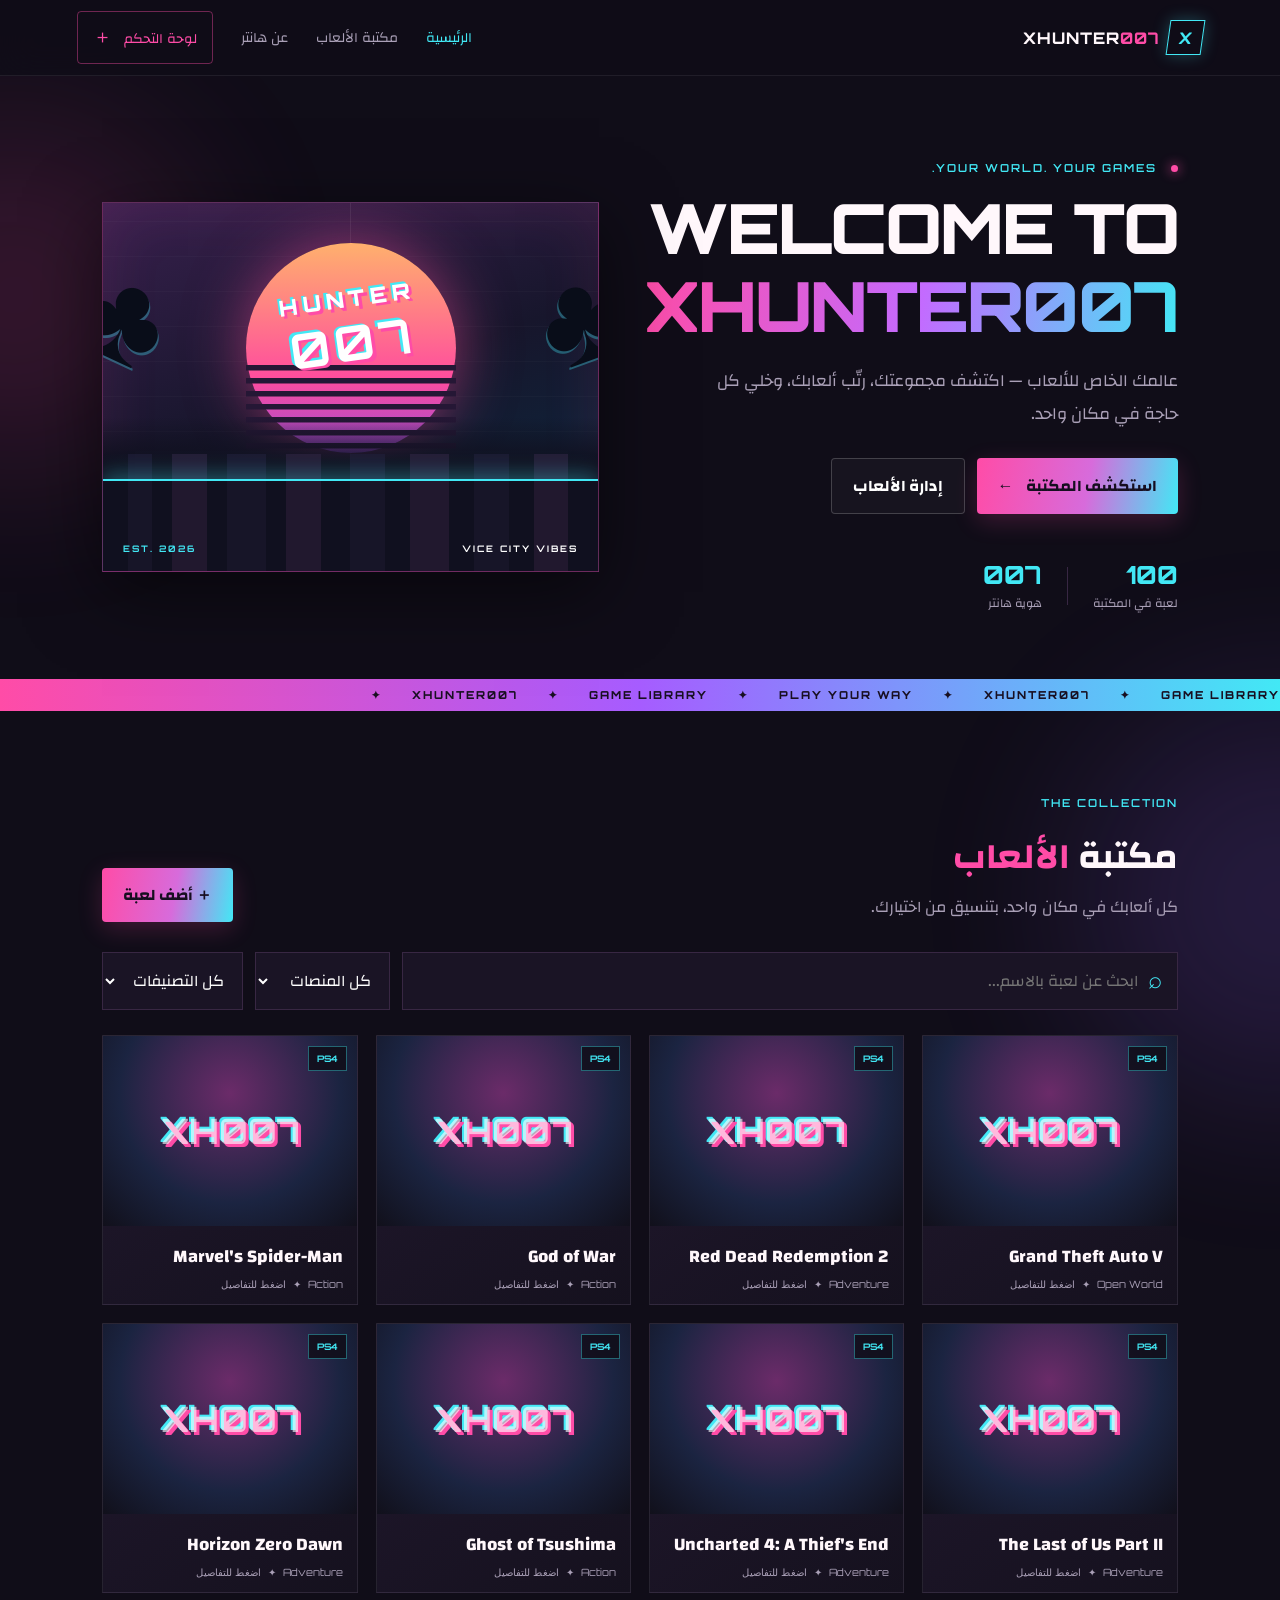
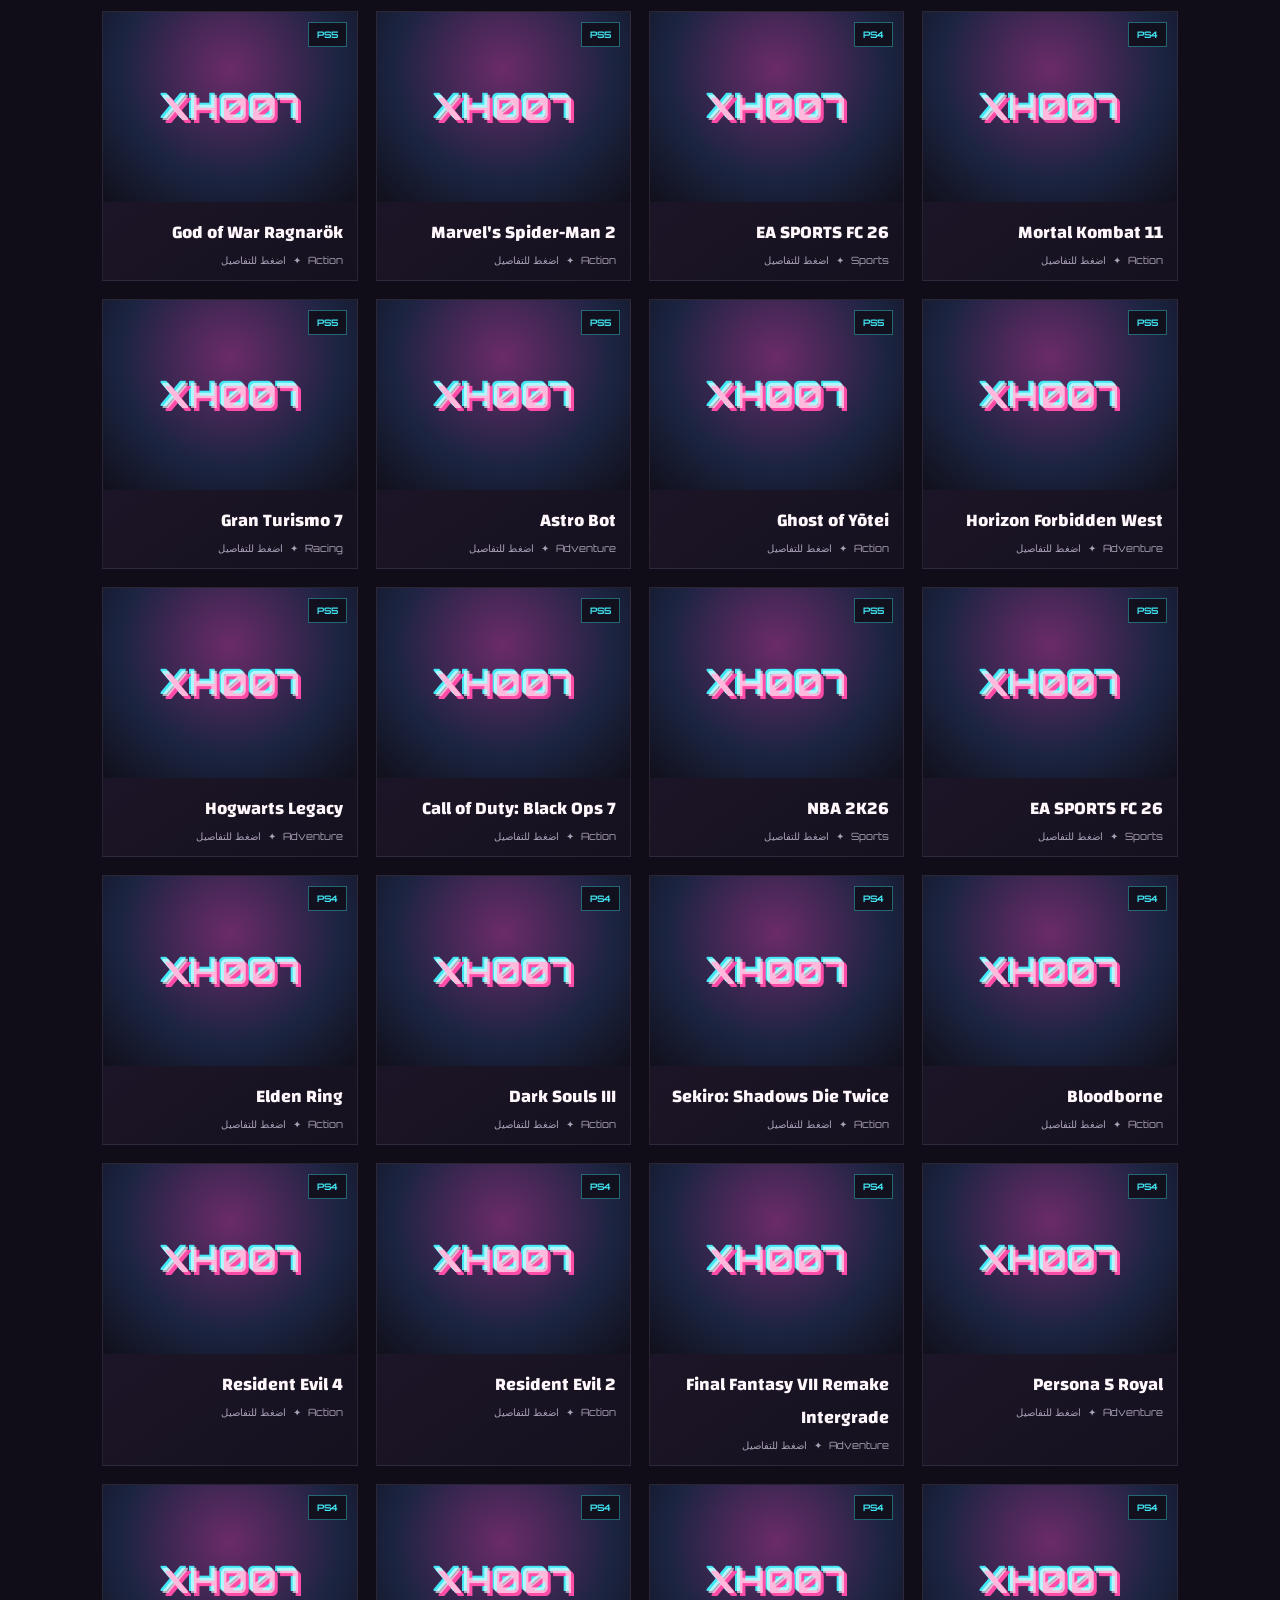
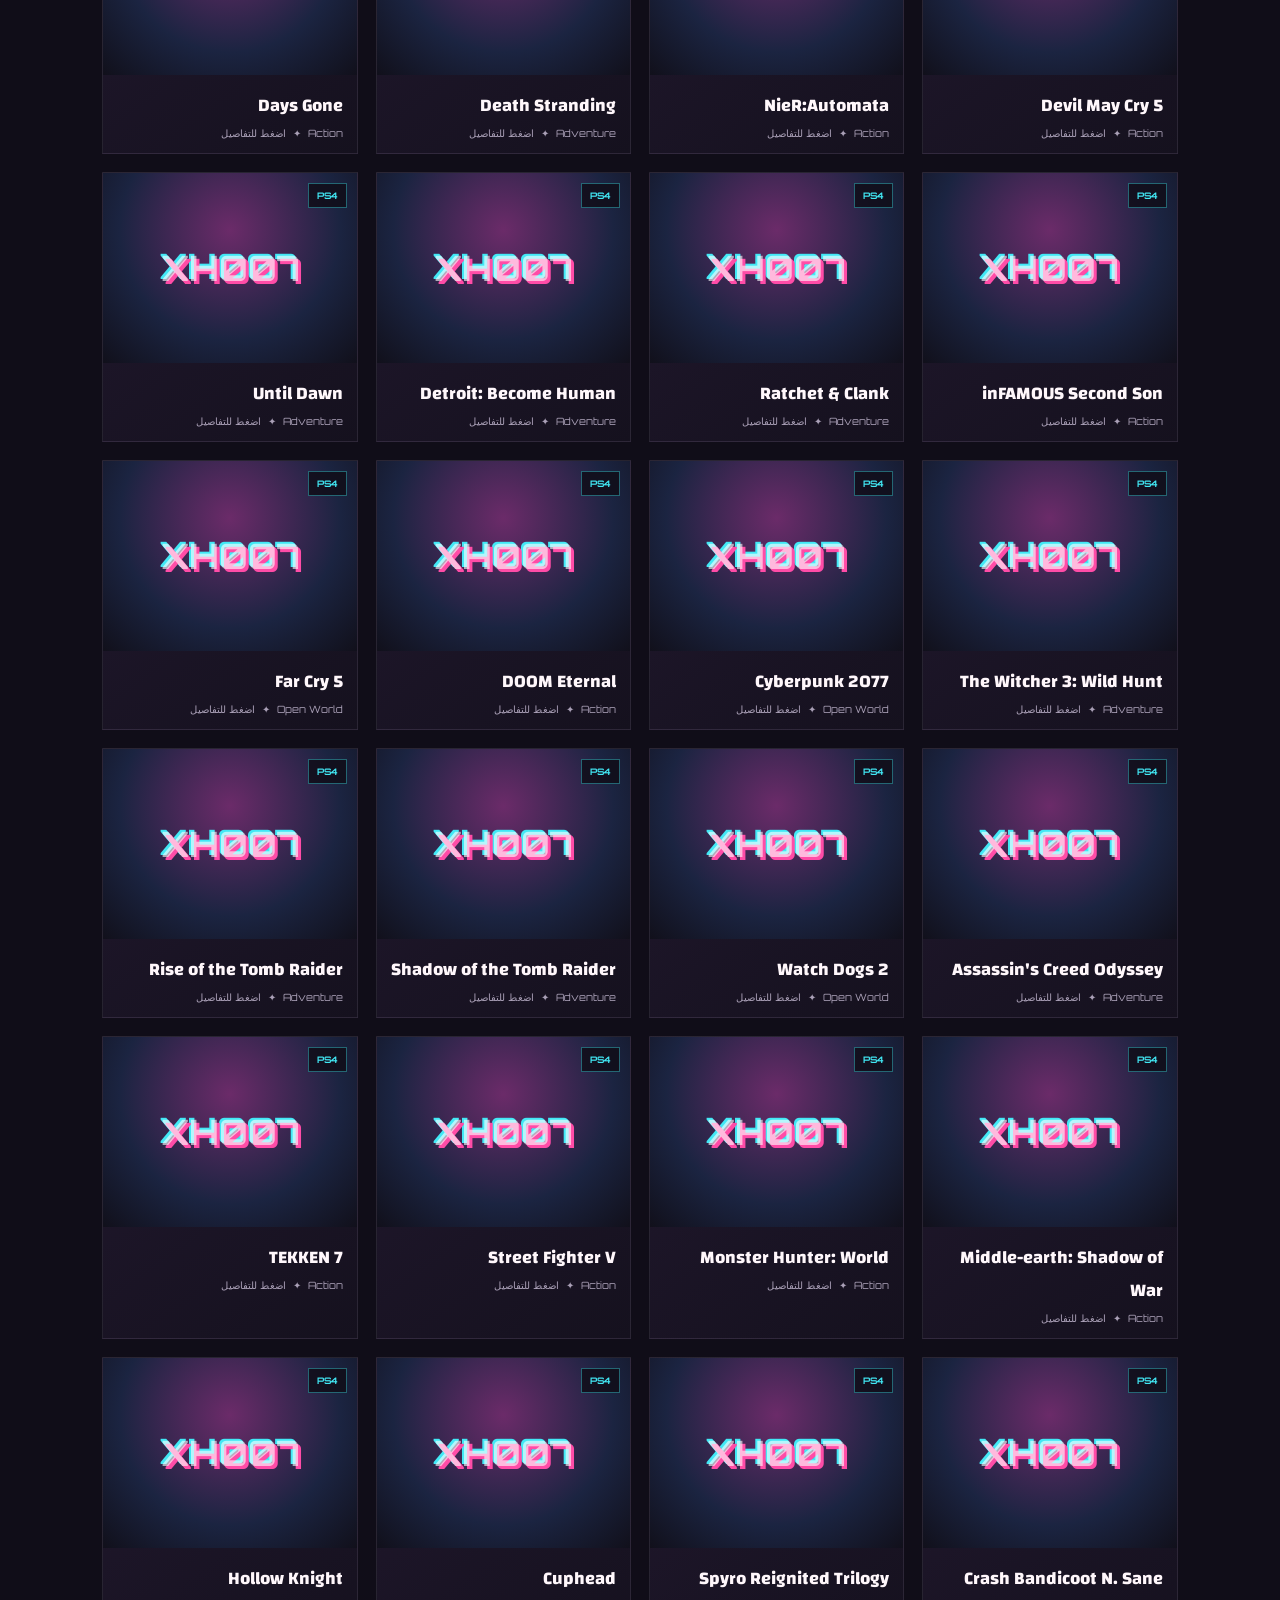
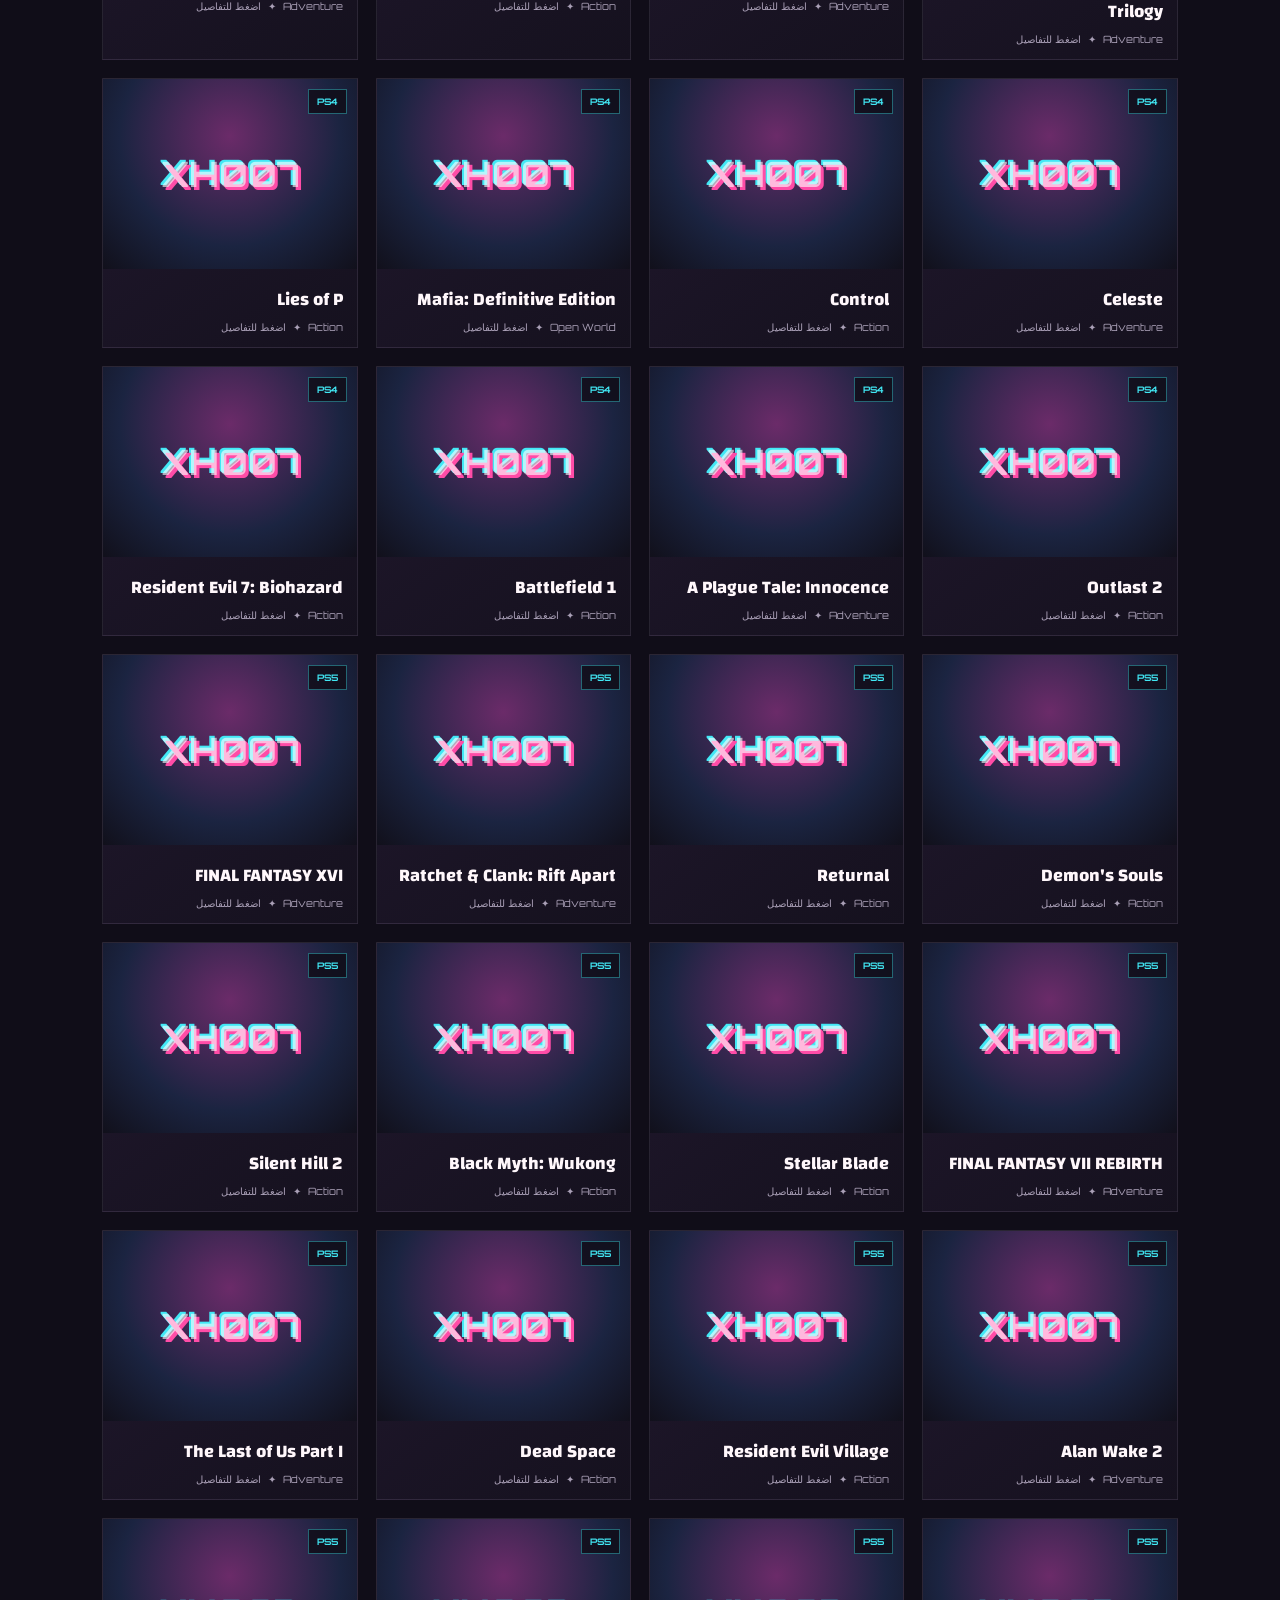
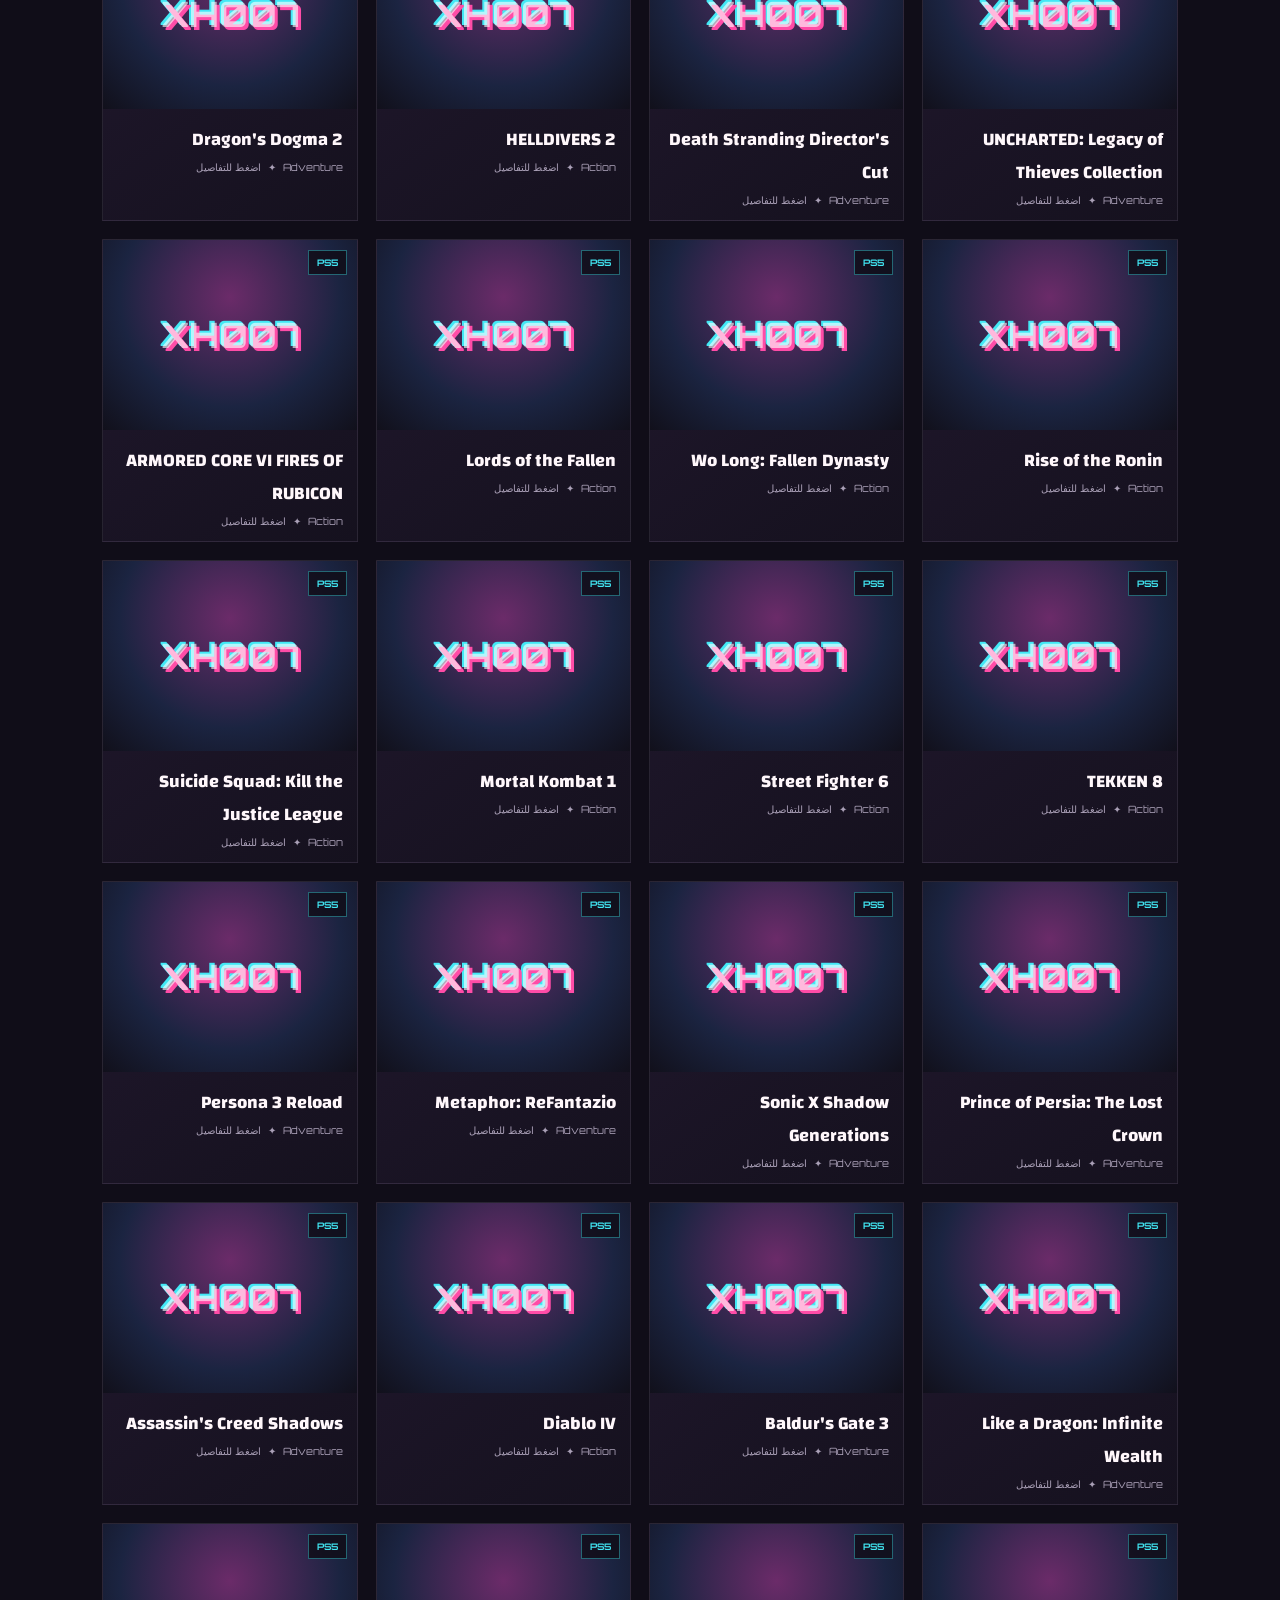
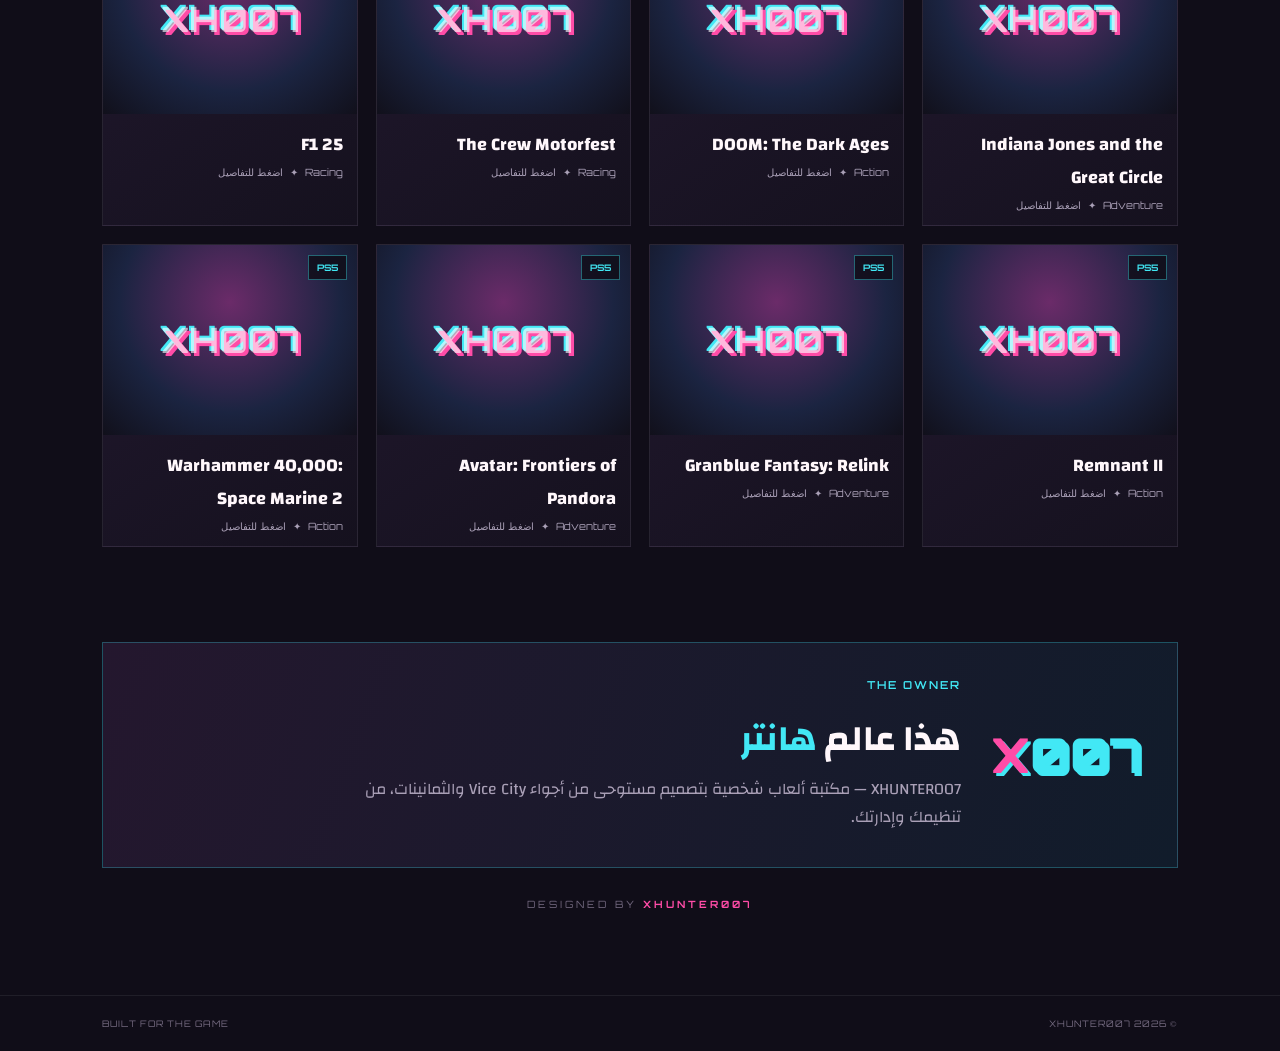
==== index.html @ c10be01e "Refresh game cover asset cache" ====
<!doctype html>
<html lang="ar" dir="rtl">
<head>
  <meta charset="utf-8">
  <meta name="viewport" content="width=device-width, initial-scale=1">
  <meta name="theme-color" content="#120d1d">
  <title>XHUNTER007 | Gaming Hub</title>
  <link rel="stylesheet" href="style.css">
</head>
<body>
  <div class="ambient ambient-one"></div><div class="ambient ambient-two"></div>
  <header class="topbar">
    <a class="brand" href="#home" aria-label="XHUNTER007 Home"><span class="brand-mark">X</span><span>XHUNTER<span class="pink">007</span></span></a>
    <button class="menu-toggle" id="menuToggle" aria-label="فتح القائمة">☰</button>
    <nav id="mainNav">
      <a class="nav-link active" href="#home">الرئيسية</a>
      <a class="nav-link" href="#library">مكتبة الألعاب</a>
      <a class="nav-link" href="#about">عن هانتر</a>
      <button class="nav-admin" id="openAdmin">لوحة التحكم <span>＋</span></button>
    </nav>
  </header>

  <main>
    <section class="hero" id="home">
      <div class="hero-copy">
        <p class="eyebrow"><span class="pulse"></span> YOUR WORLD. YOUR GAMES.</p>
        <h1>WELCOME TO<br><span class="gradient-text">XHUNTER007</span></h1>
        <p class="hero-desc">عالمك الخاص للألعاب — اكتشف مجموعتك، رتّب ألعابك، وخلي كل حاجة في مكان واحد.</p>
        <div class="hero-actions">
          <a class="btn btn-primary" href="#library">استكشف المكتبة <span>←</span></a>
          <button class="btn btn-ghost" id="heroAdmin">إدارة الألعاب</button>
        </div>
        <div class="hero-stats">
          <div><strong id="gameCount">0</strong><span>لعبة في المكتبة</span></div>
          <i></i>
          <div><strong>007</strong><span>هوية هانتر</span></div>
        </div>
      </div>
      <div class="hero-art" aria-label="تصميم غروب نيون">
        <div class="sun"></div><div class="horizon"></div>
        <div class="palm palm-left">♣</div><div class="palm palm-right">♣</div>
        <div class="city city-back"></div><div class="city city-front"></div>
        <div class="hero-stamp">HUNTER<br><b>007</b></div>
        <div class="art-caption">VICE CITY VIBES <span>EST. 2026</span></div>
      </div>
    </section>

    <section class="ticker" aria-label="شريط ترحيبي"><div>XHUNTER007 <b>✦</b> GAME LIBRARY <b>✦</b> PLAY YOUR WAY <b>✦</b> XHUNTER007 <b>✦</b> GAME LIBRARY <b>✦</b></div></section>

    <section class="section library-section" id="library">
      <div class="section-heading">
        <div><p class="eyebrow">THE COLLECTION</p><h2>مكتبة <span class="pink">الألعاب</span></h2><p class="muted">كل ألعابك في مكان واحد، بتنسيق من اختيارك.</p></div>
        <button class="btn btn-primary add-top" id="addGameTop">＋ أضف لعبة</button>
      </div>
      <div class="library-tools">
        <label class="searchbox"><span>⌕</span><input id="searchInput" type="search" placeholder="ابحث عن لعبة بالاسم..."></label>
        <select id="platformFilter" aria-label="تصفية حسب المنصة"><option value="">كل المنصات</option><option>PS4</option><option>PS5</option></select>
        <select id="genreFilter" aria-label="تصفية حسب التصنيف"><option value="">كل التصنيفات</option><option>Action</option><option>Adventure</option><option>Sports</option><option>Racing</option><option>Open World</option><option>Other</option></select>
      </div>
      <div id="gamesGrid" class="games-grid"></div>
      <div id="emptyState" class="empty-state"><div class="empty-icon">✦</div><h3>المكتبة لسه فاضية</h3><p>ابدأ بإضافة أول لعبة من لوحة التحكم.</p><button class="btn btn-primary" id="emptyAdd">إضافة أول لعبة</button></div>
    </section>

    <section class="about section" id="about">
      <div class="about-card"><div class="about-symbol">X<span>007</span></div><div><p class="eyebrow">THE OWNER</p><h2>هذا عالم <span class="cyan">هانتر</span></h2><p class="muted">XHUNTER007 — مكتبة ألعاب شخصية بتصميم مستوحى من أجواء Vice City والثمانينات، من تنظيمك وإدارتك.</p></div></div>
      <div class="signature">DESIGNED BY <b>XHUNTER007</b></div>
    </section>
  </main>

  <footer><span>© 2026 XHUNTER007</span><span>BUILT FOR THE GAME</span></footer>

  <dialog id="adminDialog" class="modal">
    <form method="dialog" class="modal-head"><div><p class="eyebrow">HUNTER CONTROL</p><h2>لوحة التحكم</h2></div><button class="close-btn" aria-label="إغلاق">×</button></form>
    <div class="admin-tabs"><button class="tab active" data-tab="manage">إدارة الألعاب</button><button class="tab" data-tab="backup">نسخ احتياطي</button></div>
    <section id="managePanel">
      <form id="gameForm" class="game-form">
        <input type="hidden" id="editId">
        <div class="form-grid">
          <label>اسم اللعبة *<input id="gameName" required maxlength="70" placeholder="مثال: GTA V"></label>
          <label>المنصة<select id="gamePlatform"><option>PS4</option><option>PS5</option></select></label>
          <label>التصنيف<select id="gameGenre"><option>Action</option><option>Adventure</option><option>Sports</option><option>Racing</option><option>Open World</option><option>Other</option></select></label>
          <label>رابط صورة الغلاف<input id="gameImage" type="url" placeholder="https://..."></label>
          <label>رابط اللعبة (اختياري)<input id="gameLink" type="url" placeholder="https://..."></label>
          <label class="full">وصف مختصر<textarea id="gameDescription" rows="2" maxlength="240" placeholder="اكتب ملاحظة عن اللعبة..."></textarea></label>
        </div>
        <div class="form-actions"><button class="btn btn-primary" type="submit" id="saveGame">حفظ اللعبة</button><button class="btn btn-ghost" type="button" id="cancelEdit" hidden>إلغاء التعديل</button></div>
      </form>
      <div class="admin-list-head"><h3>الألعاب المسجلة</h3><span id="adminCount">0 لعبة</span></div>
      <div id="adminList" class="admin-list"></div>
    </section>
    <section id="backupPanel" hidden class="backup-panel"><h3>بيانات مكتبتك</h3><p class="muted">احفظ نسخة JSON من ألعابك أو استورد نسخة سابقة. البيانات محفوظة في المتصفح الحالي.</p><div class="form-actions"><button class="btn btn-primary" id="exportBtn" type="button">تصدير نسخة احتياطية</button><label class="btn btn-ghost import-label">استيراد نسخة<input type="file" id="importFile" accept="application/json"></label></div><p class="small-note">ملاحظة: Local Storage لا يزامن البيانات تلقائياً بين الأجهزة أو المتصفحات.</p></section>
  </dialog>
  <dialog id="detailsDialog" class="modal details-modal"><div class="modal-head"><div><p class="eyebrow">XHUNTER007 GAME INFO</p><h2 id="detailsTitle">تفاصيل اللعبة</h2></div><button class="close-btn" id="closeDetails" aria-label="إغلاق">×</button></div><div class="details-content"><img id="detailsCover" class="details-cover" alt="غلاف اللعبة" hidden><div class="details-platform" id="detailsPlatform"></div><p id="detailsGenre" class="game-meta"></p><p id="detailsDescription" class="details-description"></p><a id="detailsLink" class="btn btn-primary" href="#" target="_blank" rel="noopener noreferrer" hidden>فتح رابط اللعبة ↗</a><p id="detailsNoLink" class="muted">لم تتم إضافة رابط لهذه اللعبة بعد.</p></div></dialog>
  <div id="toast" class="toast" role="status"></div>
  <script src="app.js?v=20261126-12"></script>
</body>
</html>
---- style.css ----
@import url('https://fonts.googleapis.com/css2?family=Changa:wght@400;500;600;700;800&family=Orbitron:wght@500;600;700;800;900&display=swap');
:root{--bg:#100d18;--panel:#1a1425;--panel2:#21182e;--pink:#ff4ca7;--cyan:#42e8f5;--purple:#9560ff;--text:#fff7fb;--muted:#aaa0b7;--line:#382743;--orange:#ff9d62}
*{box-sizing:border-box}html{scroll-behavior:smooth;scroll-padding-top:90px}body{margin:0;background:var(--bg);color:var(--text);font-family:'Changa',sans-serif;overflow-x:hidden}a{color:inherit;text-decoration:none}button,input,select,textarea{font:inherit}.ambient{position:fixed;z-index:-1;filter:blur(90px);opacity:.16;border-radius:50%;pointer-events:none}.ambient-one{width:350px;height:350px;background:var(--pink);top:120px;left:-160px}.ambient-two{width:400px;height:400px;background:var(--purple);right:-200px;top:700px}
.topbar{height:76px;display:flex;align-items:center;justify-content:space-between;padding:0 clamp(18px,6vw,90px);border-bottom:1px solid #ffffff12;background:#100d18d9;backdrop-filter:blur(18px);position:sticky;top:0;z-index:10}.brand{font:800 16px Orbitron,sans-serif;letter-spacing:1px;display:flex;align-items:center;gap:8px}.brand-mark{width:35px;height:35px;display:grid;place-items:center;border:1px solid var(--cyan);color:var(--cyan);transform:skew(-8deg);box-shadow:0 0 16px #42e8f544}.pink{color:var(--pink)}.cyan{color:var(--cyan)}nav{display:flex;align-items:center;gap:28px;font-size:14px}.nav-link{color:var(--muted);transition:.2s}.nav-link:hover,.nav-link.active{color:var(--cyan)}.nav-admin{background:transparent;border:1px solid #ff4ca766;color:var(--pink);padding:8px 15px;border-radius:4px;cursor:pointer}.nav-admin span{font-size:19px;margin-right:8px}.menu-toggle{display:none;background:none;color:white;border:0;font-size:25px}
.hero{min-height:590px;padding:85px clamp(20px,8vw,120px) 65px;display:grid;grid-template-columns:1fr 1fr;align-items:center;gap:45px;max-width:1500px;margin:auto}.eyebrow{font:600 11px Orbitron,sans-serif;letter-spacing:2px;color:var(--cyan);margin:0 0 14px}.pulse{display:inline-block;width:7px;height:7px;border-radius:50%;background:var(--pink);box-shadow:0 0 12px var(--pink);margin-left:9px}.hero h1{font:900 clamp(38px,5.4vw,76px)/1.13 Orbitron,sans-serif;letter-spacing:-2px;margin:0 0 20px}.gradient-text{background:linear-gradient(100deg,var(--pink),#c36bff 52%,var(--cyan));-webkit-background-clip:text;background-clip:text;color:transparent;text-shadow:none}.hero-desc{max-width:470px;color:var(--muted);font-size:17px;line-height:1.9}.hero-actions{display:flex;gap:12px;margin-top:28px;flex-wrap:wrap}.btn{border:0;cursor:pointer;padding:12px 21px;border-radius:4px;font-weight:700;transition:.2s;display:inline-flex;align-items:center;justify-content:center;gap:12px}.btn:hover{transform:translateY(-2px);filter:brightness(1.12)}.btn-primary{color:#160e20;background:linear-gradient(100deg,var(--pink),#d76bdb 55%,var(--cyan));box-shadow:0 7px 25px #ff4ca733}.btn-ghost{background:#ffffff08;border:1px solid #ffffff30;color:white}.hero-stats{display:flex;align-items:center;gap:25px;margin-top:45px}.hero-stats div{display:grid;gap:2px}.hero-stats strong{font:800 25px Orbitron;color:var(--cyan)}.hero-stats span{font-size:12px;color:var(--muted)}.hero-stats i{height:38px;width:1px;background:var(--line)}
.hero-art{height:370px;position:relative;overflow:hidden;border:1px solid #ff4ca755;background:linear-gradient(160deg,#38204d,#17162c 50%,#092b42);box-shadow:0 20px 70px #0008,inset 0 0 60px #ff4ca71c;isolation:isolate}.hero-art:before{content:"";position:absolute;inset:0;background:repeating-linear-gradient(0deg,transparent 0 34px,#ffffff0b 35px),linear-gradient(90deg,transparent 49.8%,#ffffff12 50%,transparent 50.2%);z-index:-1}.sun{position:absolute;width:210px;height:210px;border-radius:50%;left:50%;top:40px;transform:translateX(-50%);background:linear-gradient(#ffb06d 0%,#ff4c9e 65%,#9a4bd5);box-shadow:0 0 60px #ff4c9e88}.sun:after{content:"";position:absolute;inset:58% 0 0;background:repeating-linear-gradient(to bottom,#251735 0 5px,transparent 6px 13px)}.horizon{position:absolute;bottom:0;height:42%;width:100%;background:linear-gradient(transparent,#10101f 30%)}.city{position:absolute;bottom:0;width:100%;height:42%;background:linear-gradient(90deg,transparent 0 5%,#171528 5% 10%,transparent 10% 14%,#21182e 14% 21%,transparent 21% 25%,#171528 25% 33%,transparent 33% 37%,#21182e 37% 44%,transparent 44% 50%,#171528 50% 57%,transparent 57% 62%,#21182e 62% 70%,transparent 70% 75%,#171528 75% 82%,transparent 82% 87%,#21182e 87% 94%,transparent 94%)}.city-back{height:32%;opacity:.65;filter:brightness(1.4)}.city-front{height:25%;border-top:2px solid var(--cyan);box-shadow:0 -5px 20px #42e8f555}.hero-stamp{position:absolute;top:34%;left:50%;transform:translate(-50%,-50%) rotate(-8deg);font:900 22px Orbitron;text-align:center;color:white;text-shadow:3px 3px var(--pink),-2px -2px var(--cyan);letter-spacing:5px}.hero-stamp b{font-size:48px}.art-caption{position:absolute;bottom:17px;left:20px;right:20px;display:flex;justify-content:space-between;font:700 9px Orbitron;letter-spacing:2px;color:#fff}.art-caption span{color:var(--cyan)}.palm{position:absolute;z-index:2;color:#090d19;font-size:125px;top:5px;text-shadow:2px 2px #42e8f555}.palm-left{left:-20px;transform:rotate(25deg)}.palm-right{right:-25px;transform:scaleX(-1) rotate(20deg)}
.ticker{overflow:hidden;background:linear-gradient(90deg,var(--pink),#a65cff,var(--cyan));color:#180f21;padding:9px 0;font:800 11px Orbitron;letter-spacing:2px;white-space:nowrap}.ticker div{width:max-content;animation:marquee 28s linear infinite}.ticker b{margin:0 25px}@keyframes marquee{to{transform:translateX(50%)}}
.section{padding:85px clamp(20px,8vw,120px);max-width:1500px;margin:auto}.section-heading{display:flex;align-items:end;justify-content:space-between;gap:20px;margin-bottom:30px}.section h2,.about h2{font-size:36px;margin:0 0 3px}.muted{color:var(--muted);margin:0;line-height:1.8}.library-tools{display:flex;gap:12px;margin-bottom:25px}.searchbox{flex:1;display:flex;align-items:center;gap:10px;background:var(--panel);border:1px solid var(--line);padding:0 15px;min-width:150px}.searchbox span{font-size:24px;color:var(--cyan)}.searchbox input{background:transparent;border:0;outline:0;color:white;width:100%;padding:13px 0}.library-tools select{background:var(--panel);border:1px solid var(--line);color:white;padding:0 14px;min-width:135px;outline:none}.games-grid{display:grid;grid-template-columns:repeat(4,minmax(0,1fr));gap:18px}.game-card{background:linear-gradient(145deg,#21182e,#15111e);border:1px solid #ffffff13;overflow:hidden;transition:.25s;position:relative}.game-card:hover{transform:translateY(-5px);border-color:#ff4ca788;box-shadow:0 12px 35px #0007}.game-cover{height:190px;background:radial-gradient(circle at 50% 30%,#6b2b69,#1b2441 60%,#11101b);display:grid;place-items:center;position:relative;overflow:hidden}.game-cover img{width:100%;height:100%;object-fit:cover}.cover-placeholder{font:900 35px Orbitron;color:#ffffff9c;text-shadow:3px 3px var(--pink),-2px -2px var(--cyan)}.platform-tag{position:absolute;top:10px;right:10px;background:#100d18d9;border:1px solid #42e8f566;color:var(--cyan);font:700 9px Orbitron;padding:6px 8px}.game-info{padding:14px}.game-info h3{margin:0 0 5px;font-size:18px}.game-meta{display:flex;gap:7px;flex-wrap:wrap;color:var(--muted);font:10px Orbitron}.game-info p{color:var(--muted);font-size:12px;line-height:1.7;margin:10px 0 0}.empty-state{text-align:center;padding:55px 15px;border:1px dashed #59405e;background:#ffffff04}.empty-state[hidden]{display:none}.empty-icon{font-size:35px;color:var(--pink)}.empty-state h3{margin:5px}.empty-state p{color:var(--muted);margin:0 0 18px}.about{padding-top:10px}.about-card{display:flex;align-items:center;gap:30px;padding:35px;background:linear-gradient(110deg,#24172e,#111c2b);border:1px solid #42e8f544}.about-card>div:last-child{max-width:600px}.about-symbol{font:900 48px Orbitron;color:var(--pink);text-shadow:3px 3px var(--cyan);min-width:130px;text-align:center}.about-symbol span{color:var(--cyan)}.signature{text-align:center;color:#71677e;font:10px Orbitron;letter-spacing:3px;margin:30px 0 0}.signature b{color:var(--pink)}footer{border-top:1px solid #ffffff12;padding:22px clamp(20px,8vw,120px);display:flex;justify-content:space-between;color:#766c82;font:9px Orbitron;letter-spacing:1px}
.modal{width:min(760px,calc(100% - 24px));max-height:90vh;overflow:auto;background:#171220;color:white;border:1px solid #ff4ca766;padding:0;box-shadow:0 25px 100px #000b}.modal::backdrop{background:#080610d9;backdrop-filter:blur(7px)}.modal-head{padding:22px 25px 12px;display:flex;justify-content:space-between;align-items:center}.modal-head h2{margin:0;font-size:26px}.close-btn{border:0;background:none;color:white;font-size:30px;cursor:pointer}.admin-tabs{display:flex;gap:8px;padding:0 25px 18px;border-bottom:1px solid var(--line)}.tab{border:1px solid var(--line);background:transparent;color:var(--muted);padding:8px 14px;cursor:pointer}.tab.active{color:var(--cyan);border-color:var(--cyan)}#managePanel,#backupPanel{padding:20px 25px 25px}.form-grid{display:grid;grid-template-columns:1fr 1fr;gap:13px}.form-grid label{display:grid;gap:5px;color:#d8cddd;font-size:13px}.form-grid input,.form-grid select,.form-grid textarea{background:#0e0b15;border:1px solid var(--line);color:white;padding:10px;outline:none;width:100%;min-width:0}.form-grid input:focus,.form-grid select:focus,.form-grid textarea:focus{border-color:var(--cyan)}.form-grid .full{grid-column:1/-1}.form-actions{display:flex;gap:10px;flex-wrap:wrap;margin-top:15px}.admin-list-head{display:flex;justify-content:space-between;align-items:center;margin-top:28px;border-top:1px solid var(--line);padding-top:15px}.admin-list-head h3,.backup-panel h3{margin:0}.admin-list-head span,.small-note{color:var(--muted);font-size:12px}.admin-row{display:flex;align-items:center;gap:12px;padding:10px 0;border-bottom:1px solid #ffffff12}.admin-thumb{width:45px;height:45px;object-fit:cover;background:#30203d}.admin-row-info{flex:1;min-width:0}.admin-row-info b{display:block;white-space:nowrap;overflow:hidden;text-overflow:ellipsis}.admin-row-info small{color:var(--muted)}.mini-btn{background:transparent;border:1px solid var(--line);color:var(--cyan);padding:6px 9px;cursor:pointer}.mini-btn.delete{color:var(--pink)}.import-label{position:relative;overflow:hidden}.import-label input{position:absolute;inset:0;opacity:0;cursor:pointer}.backup-panel{line-height:1.8}.toast{position:fixed;bottom:22px;left:50%;transform:translate(-50%,20px);background:#21182e;border:1px solid var(--cyan);padding:10px 18px;opacity:0;pointer-events:none;transition:.25s;z-index:30}.toast.show{opacity:1;transform:translate(-50%,0)}
@media(max-width:900px){.hero{gap:25px;padding-top:60px}.games-grid{grid-template-columns:repeat(3,minmax(0,1fr))}.hero-art{height:320px}.palm{font-size:95px}}
@media(max-width:650px){.topbar{height:65px}.menu-toggle{display:block}nav{display:none;position:absolute;top:65px;right:0;left:0;background:#171220;padding:18px 22px 22px;border-bottom:1px solid var(--line);flex-direction:column;align-items:stretch;gap:16px}nav.open{display:flex}.nav-admin{width:100%}.hero{grid-template-columns:1fr;padding:52px 20px 45px;gap:35px}.hero h1{font-size:clamp(36px,10vw,56px)}.hero-art{height:280px}.section{padding:58px 20px}.section-heading{align-items:start;flex-direction:column}.add-top{align-self:stretch}.library-tools{flex-wrap:wrap}.searchbox{flex-basis:100%}.library-tools select{flex:1;height:44px;min-width:0}.games-grid{grid-template-columns:repeat(2,minmax(0,1fr));gap:11px}.game-cover{height:150px}.game-info{padding:10px}.game-info h3{font-size:15px}.about-card{padding:22px;gap:15px;align-items:flex-start}.about-symbol{font-size:32px;min-width:70px}.about h2{font-size:25px}.about-card .muted{font-size:13px}footer{gap:12px;font-size:8px}.form-grid{grid-template-columns:1fr}.form-grid .full{grid-column:auto}#managePanel,#backupPanel{padding:16px}.modal-head{padding:18px 16px 10px}.admin-tabs{padding:0 16px 15px}.admin-row{gap:7px}.mini-btn{padding:6px;font-size:11px}}
@media(max-width:370px){.games-grid{grid-template-columns:1fr}.game-cover{height:190px}.hero-stats{gap:15px}}

/* Clickable text-only game cards and details */
.game-card-clickable{cursor:pointer;text-align:right}.game-card-clickable:focus-visible{outline:2px solid var(--cyan);outline-offset:3px}.game-cover.text-cover{background:radial-gradient(circle at 50% 35%,#61305f,#1b2441 62%,#11101b)}.details-content{padding:8px 25px 28px}.details-platform{display:inline-block;padding:7px 13px;border:1px solid var(--cyan);color:var(--cyan);font-weight:800;margin:8px 0 12px}.details-description{color:var(--muted);line-height:1.9;min-height:30px}.details-modal .btn{display:inline-block;text-decoration:none;margin-top:10px}@media(max-width:650px){.details-content{padding:8px 16px 22px}}

.details-cover{display:block;width:min(190px,55%);max-height:270px;object-fit:contain;margin:8px auto 18px;border:1px solid #42e8f566;box-shadow:0 12px 32px #0008}.game-cover img{width:100%;height:100%;object-fit:cover;display:block}.game-cover .cover-placeholder[hidden]{display:none}


/* Dedicated game setup page */
.game-page-body{min-height:100vh;display:flex;flex-direction:column}.game-page{width:100%;flex:1}.game-page-heading{text-align:center;margin-bottom:28px}.game-page-heading h1{font-size:clamp(30px,5vw,48px);margin:0 0 8px;background:linear-gradient(100deg,var(--pink),#c36bff,var(--cyan));-webkit-background-clip:text;background-clip:text;color:transparent}.game-page-card{display:grid;grid-template-columns:minmax(150px,230px) minmax(0,1fr);gap:28px;align-items:start;padding:clamp(18px,4vw,34px);background:linear-gradient(145deg,#21182e,#15111e);border:1px solid #42e8f555;box-shadow:0 18px 55px #0007;max-width:900px;margin:auto}.game-page-cover{width:100%;max-height:340px;object-fit:contain;border:1px solid #ffffff20}.game-page-fields{display:grid;gap:18px}.game-page-fields label{display:grid;gap:8px;color:#e8ddeb;font-size:15px}.game-page-fields input,.game-page-fields textarea{width:100%;background:#0e0b15;border:1px solid var(--line);color:white;padding:13px;outline:none;resize:vertical}.game-page-fields input:focus,.game-page-fields textarea:focus{border-color:var(--cyan);box-shadow:0 0 0 2px #42e8f51c}.game-page-actions{display:flex;gap:12px;flex-wrap:wrap}.game-page-message{color:var(--cyan);min-height:24px;margin:0}.game-page-actions button:disabled{opacity:.45;cursor:not-allowed}@media(max-width:650px){.game-page-card{grid-template-columns:1fr}.game-page-cover{width:min(190px,70%);max-height:260px;margin:auto}.game-page-actions .btn{flex:1}.game-page-heading{text-align:right}}

/* Per-game link and YouTube icon collections */
.game-links-section{display:grid;gap:10px;padding:16px;border:1px solid #42e8f52b;border-radius:14px;background:linear-gradient(135deg,#42e8f509,#ff4ca706)}
.game-links-section h2{font-size:17px;margin:0;color:var(--cyan);letter-spacing:.2px}
.game-link-entry{display:grid;grid-template-columns:minmax(0,1fr) auto;gap:9px;align-items:center}
.game-link-entry input{width:100%;min-width:0;border-radius:9px}
.game-link-entry .btn{white-space:nowrap;min-height:44px;padding-inline:16px}
.game-link-icons{display:flex;flex-wrap:wrap;gap:9px;align-items:center;min-height:0}
.game-link-item{position:relative;display:flex;align-items:center}
.game-link-icon{width:66px;min-height:62px;padding:8px 5px;display:flex;flex-direction:column;align-items:center;justify-content:center;gap:5px;border:1px solid #42e8f577;background:linear-gradient(145deg,#42e8f51b,#11101b);color:var(--cyan);border-radius:12px;transition:transform .2s,box-shadow .2s,border-color .2s;text-decoration:none}
.game-link-icon:hover{transform:translateY(-2px);box-shadow:0 0 15px #42e8f533;border-color:var(--cyan)}
.game-link-icon>span{font-size:23px;line-height:1}
.game-link-icon small{font-size:9px;color:var(--text);max-width:58px;overflow:hidden;text-overflow:ellipsis;white-space:nowrap}
.game-link-icon.youtube-icon{border-color:#ff4ca788;background:linear-gradient(145deg,#ff4c7220,#11101b);color:#ff557b}
.game-link-icon.youtube-icon:hover{box-shadow:0 0 15px #ff4c7255;border-color:#ff557b}
.game-link-remove{position:absolute;top:-6px;right:-6px;width:19px;height:19px;padding:0;border:1px solid #ff4ca7;background:#241321;color:white;border-radius:50%;cursor:pointer;line-height:16px;font-size:12px}
@media(max-width:650px){.game-link-entry{grid-template-columns:1fr}.game-link-entry .btn{width:100%}.game-links-section{padding:13px}.game-link-icon{width:60px;min-height:58px}}
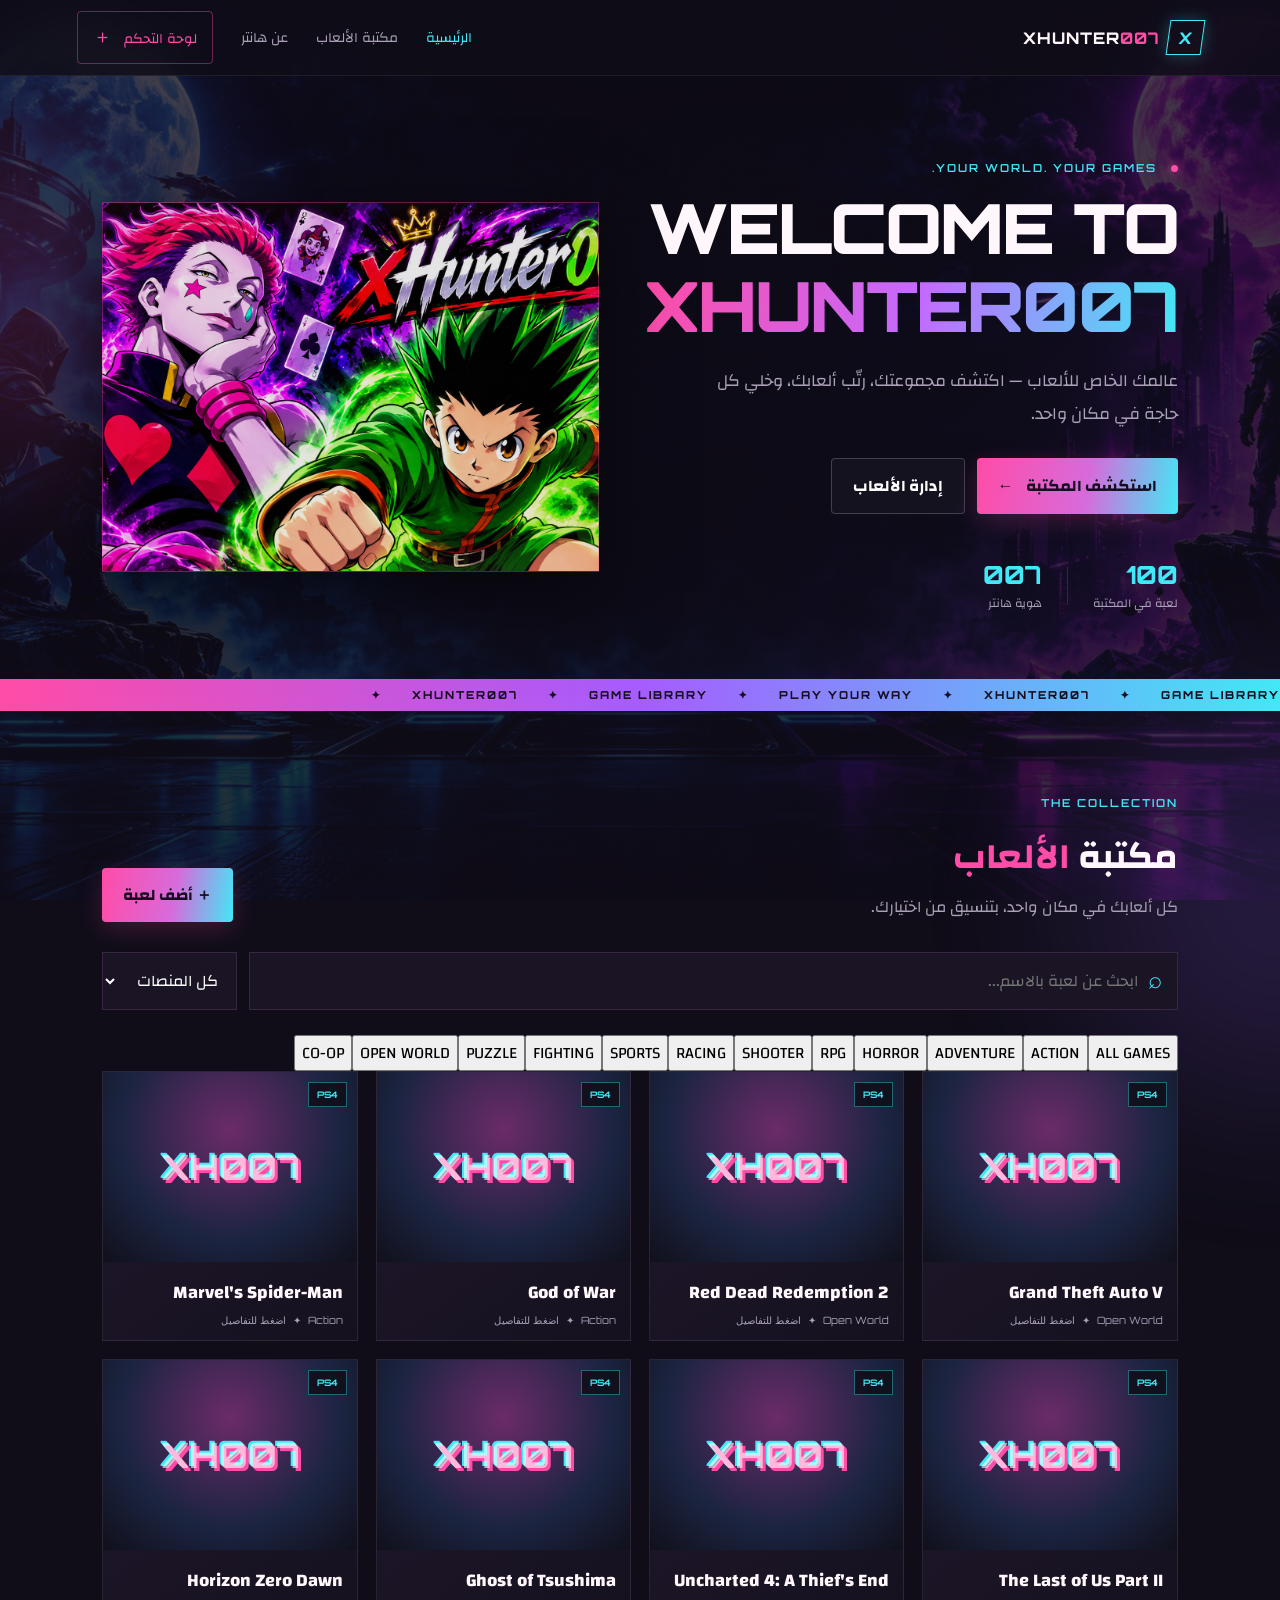
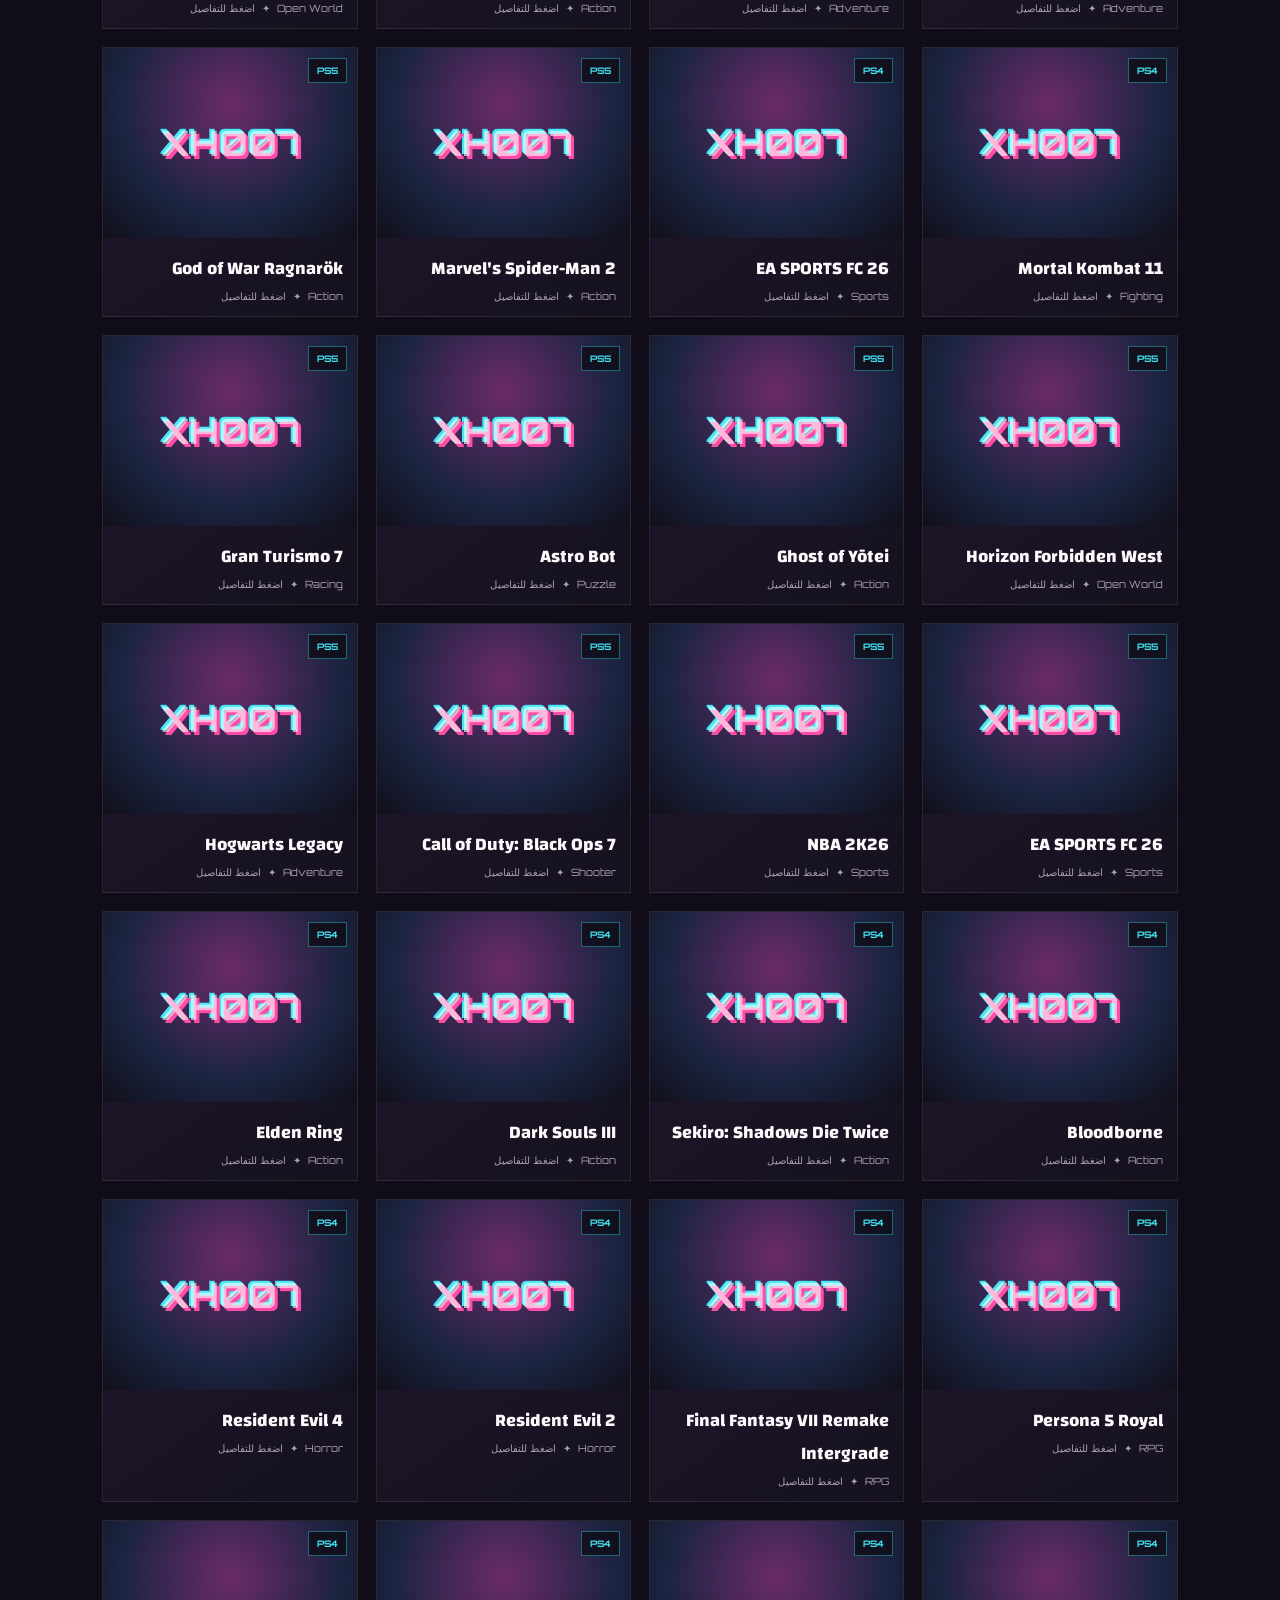
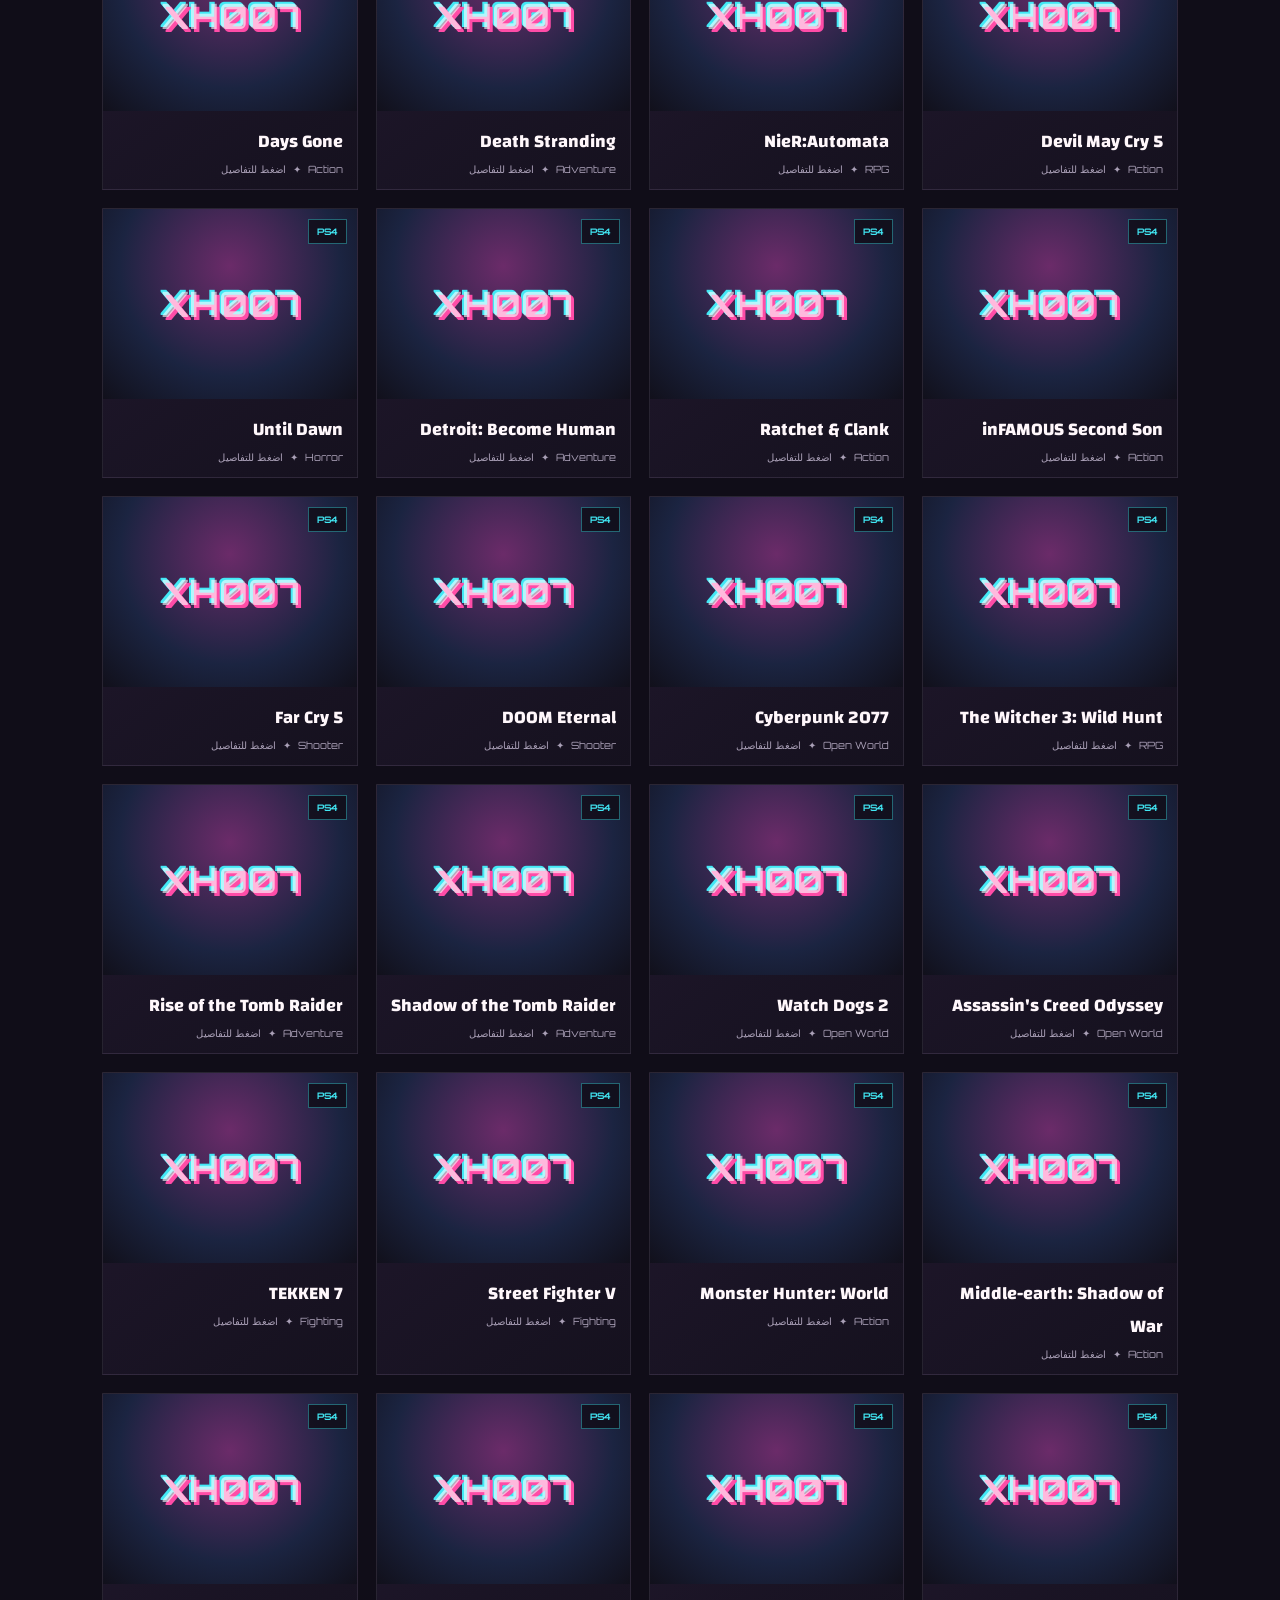
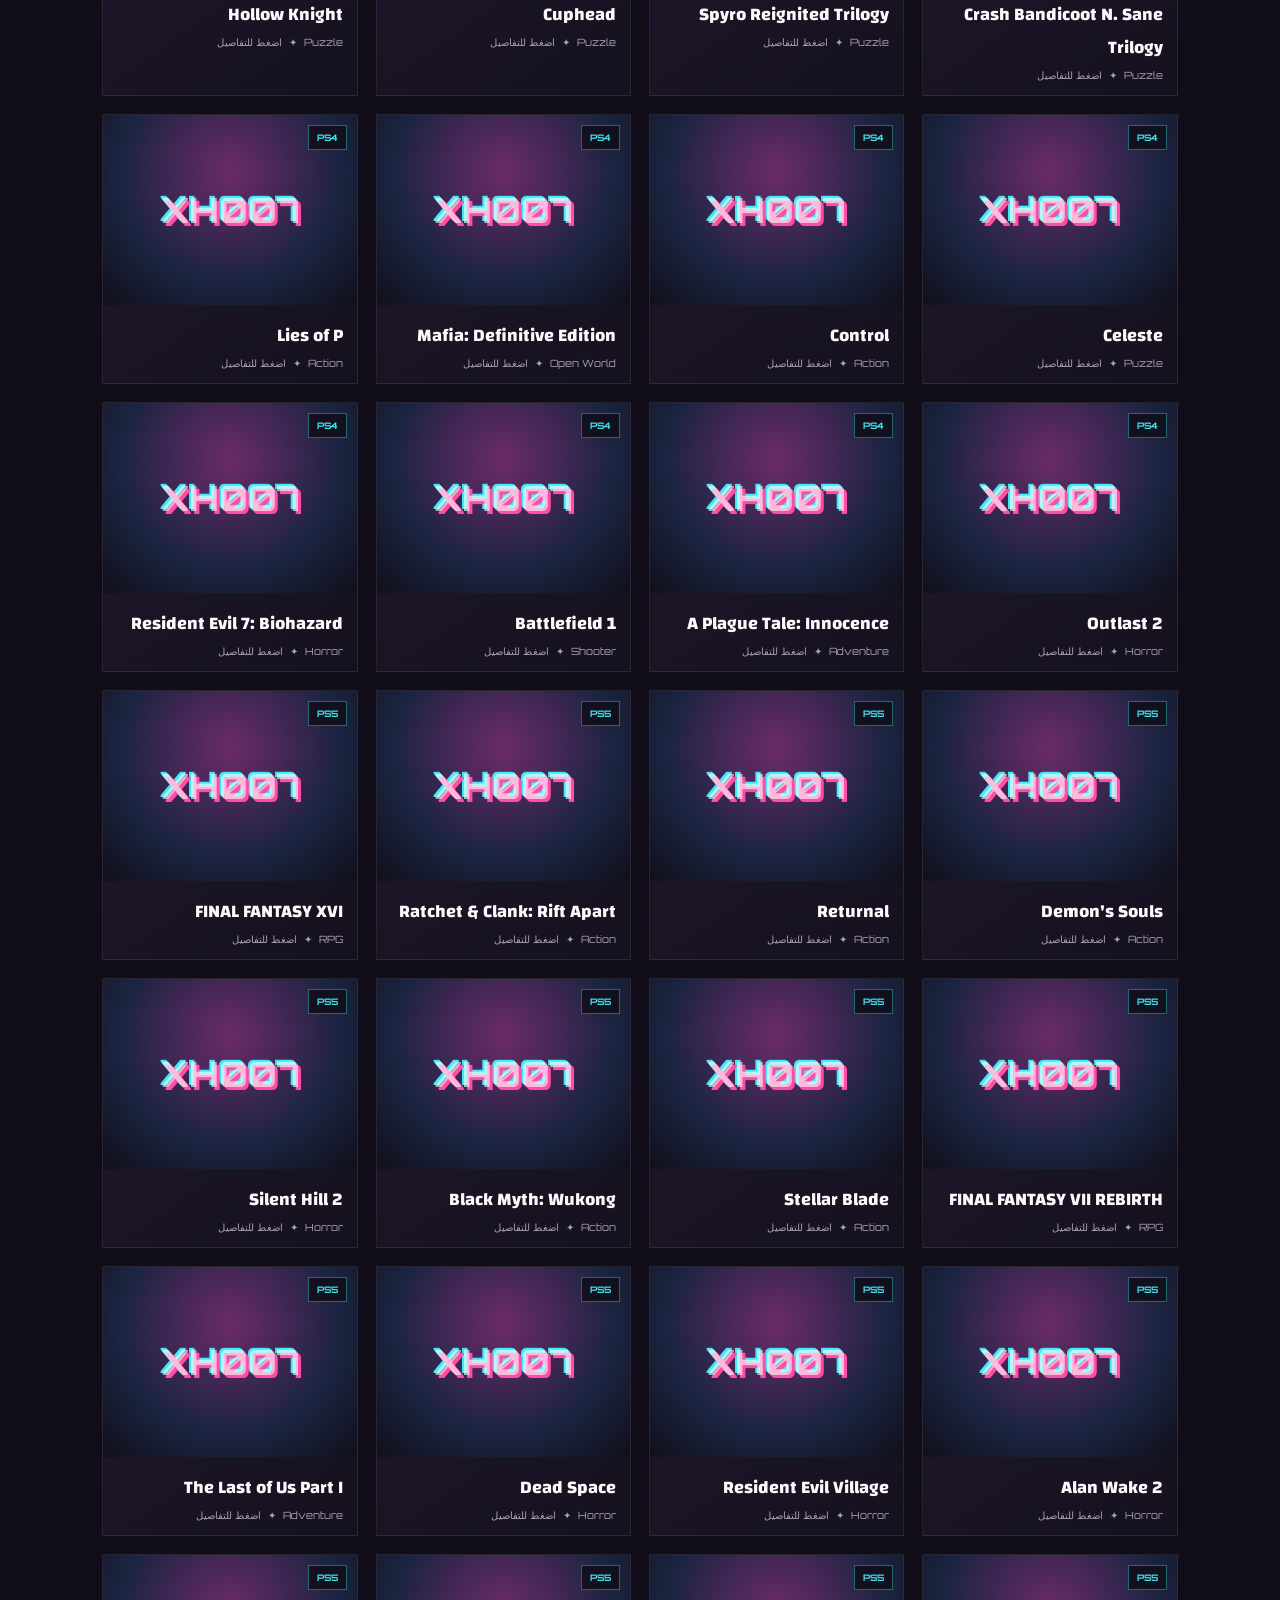
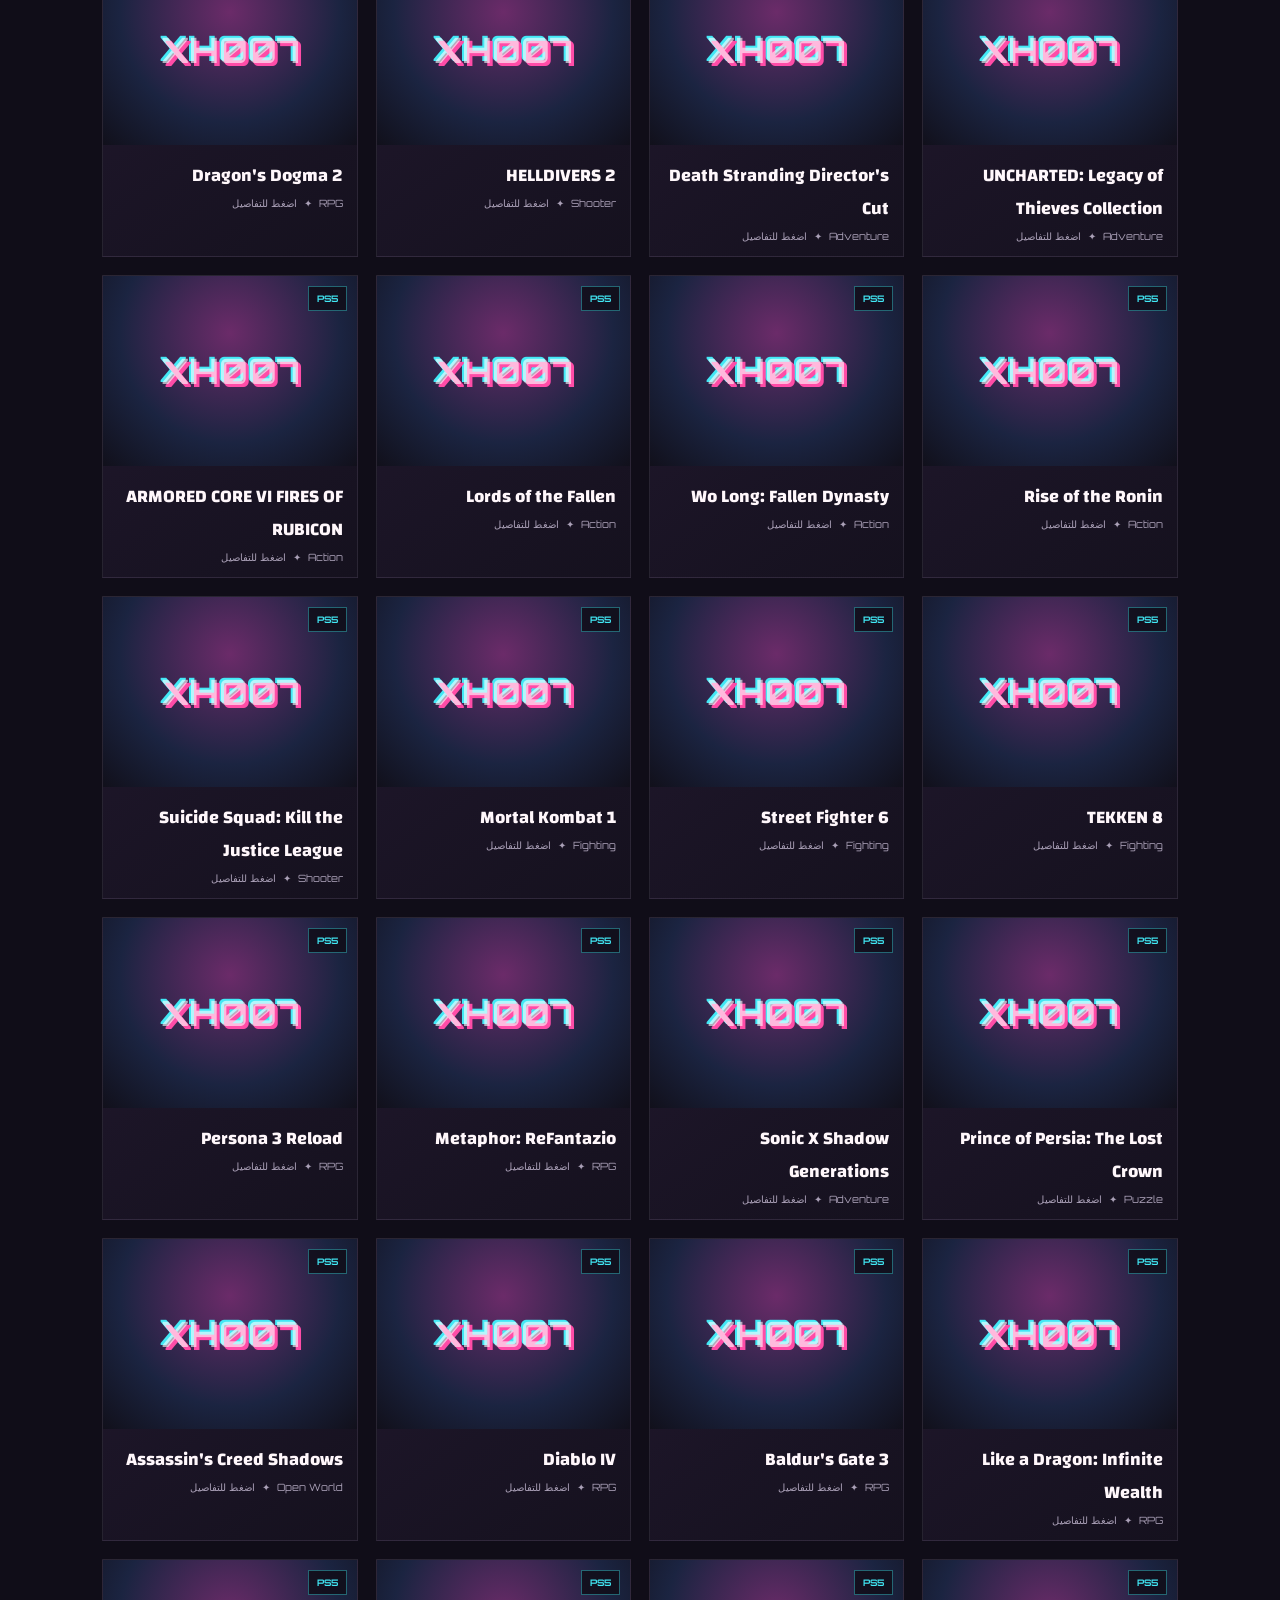
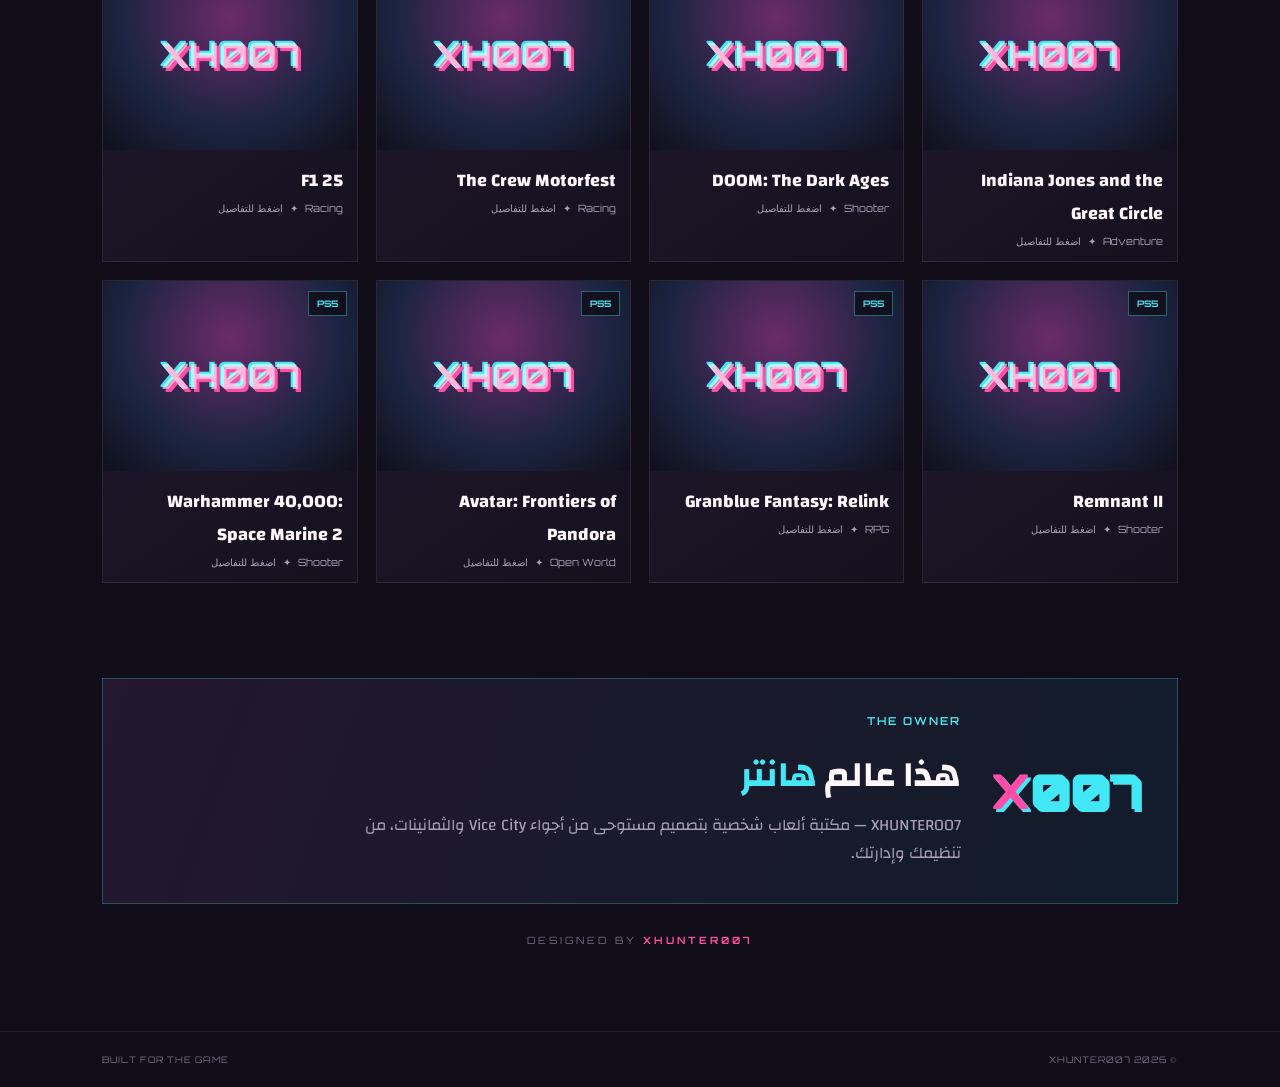
==== commit 636e4a7a: "Add category filter controls" ====
--- a/index.html
+++ b/index.html
@@ -55,8 +55,8 @@
       <div class="library-tools">
         <label class="searchbox"><span>⌕</span><input id="searchInput" type="search" placeholder="ابحث عن لعبة بالاسم..."></label>
         <select id="platformFilter" aria-label="تصفية حسب المنصة"><option value="">كل المنصات</option><option>PS4</option><option>PS5</option></select>
-        <select id="genreFilter" aria-label="تصفية حسب التصنيف"><option value="">كل التصنيفات</option><option>Action</option><option>Adventure</option><option>Sports</option><option>Racing</option><option>Open World</option><option>Other</option></select>
       </div>
+      <div id="categoryButtons" class="category-buttons" aria-label="تصنيفات الألعاب"></div>
       <div id="gamesGrid" class="games-grid"></div>
       <div id="emptyState" class="empty-state"><div class="empty-icon">✦</div><h3>المكتبة لسه فاضية</h3><p>ابدأ بإضافة أول لعبة من لوحة التحكم.</p><button class="btn btn-primary" id="emptyAdd">إضافة أول لعبة</button></div>
     </section>
@@ -78,7 +78,7 @@
         <div class="form-grid">
           <label>اسم اللعبة *<input id="gameName" required maxlength="70" placeholder="مثال: GTA V"></label>
           <label>المنصة<select id="gamePlatform"><option>PS4</option><option>PS5</option></select></label>
-          <label>التصنيف<select id="gameGenre"><option>Action</option><option>Adventure</option><option>Sports</option><option>Racing</option><option>Open World</option><option>Other</option></select></label>
+          <label>التصنيف<select id="gameGenre"><option>Action</option><option>Adventure</option><option>Horror</option><option>RPG</option><option>Shooter</option><option>Racing</option><option>Sports</option><option>Fighting</option><option>Puzzle</option><option>Open World</option><option>Co-op</option></select></label>
           <label>رابط صورة الغلاف<input id="gameImage" type="url" placeholder="https://..."></label>
           <label>رابط اللعبة (اختياري)<input id="gameLink" type="url" placeholder="https://..."></label>
           <label class="full">وصف مختصر<textarea id="gameDescription" rows="2" maxlength="240" placeholder="اكتب ملاحظة عن اللعبة..."></textarea></label>
@@ -92,6 +92,6 @@
   </dialog>
   <dialog id="detailsDialog" class="modal details-modal"><div class="modal-head"><div><p class="eyebrow">XHUNTER007 GAME INFO</p><h2 id="detailsTitle">تفاصيل اللعبة</h2></div><button class="close-btn" id="closeDetails" aria-label="إغلاق">×</button></div><div class="details-content"><img id="detailsCover" class="details-cover" alt="غلاف اللعبة" hidden><div class="details-platform" id="detailsPlatform"></div><p id="detailsGenre" class="game-meta"></p><p id="detailsDescription" class="details-description"></p><a id="detailsLink" class="btn btn-primary" href="#" target="_blank" rel="noopener noreferrer" hidden>فتح رابط اللعبة ↗</a><p id="detailsNoLink" class="muted">لم تتم إضافة رابط لهذه اللعبة بعد.</p></div></dialog>
   <div id="toast" class="toast" role="status"></div>
-  <script src="app.js?v=20261126-12"></script>
+  <script src="app.js?v=20261127-13"></script>
 </body>
 </html>
--- a/style.css
+++ b/style.css
@@ -36,3 +36,12 @@
 .game-link-icon.youtube-icon:hover{box-shadow:0 0 15px #ff4c7255;border-color:#ff557b}
 .game-link-remove{position:absolute;top:-6px;right:-6px;width:19px;height:19px;padding:0;border:1px solid #ff4ca7;background:#241321;color:white;border-radius:50%;cursor:pointer;line-height:16px;font-size:12px}
 @media(max-width:650px){.game-link-entry{grid-template-columns:1fr}.game-link-entry .btn{width:100%}.game-links-section{padding:13px}.game-link-icon{width:60px;min-height:58px}}
+
+
+/* XHUNTER007 custom gaming background */
+body{background-color:var(--bg);background-image:linear-gradient(rgba(16,13,24,.78),rgba(16,13,24,.86)),url('./assets/download.jpg');background-size:cover;background-position:center;background-attachment:fixed;background-repeat:no-repeat}
+
+
+/* XHUNTER007 Hisoka + Hunter hero artwork */
+.hero-art{background:linear-gradient(rgba(12,8,20,.10),rgba(12,8,20,.10)),url('./assets/a3d6ea05-4ffc-4e43-a462-de0756828619.png') center/cover no-repeat}
+.hero-art>*,.hero-art:before{display:none}
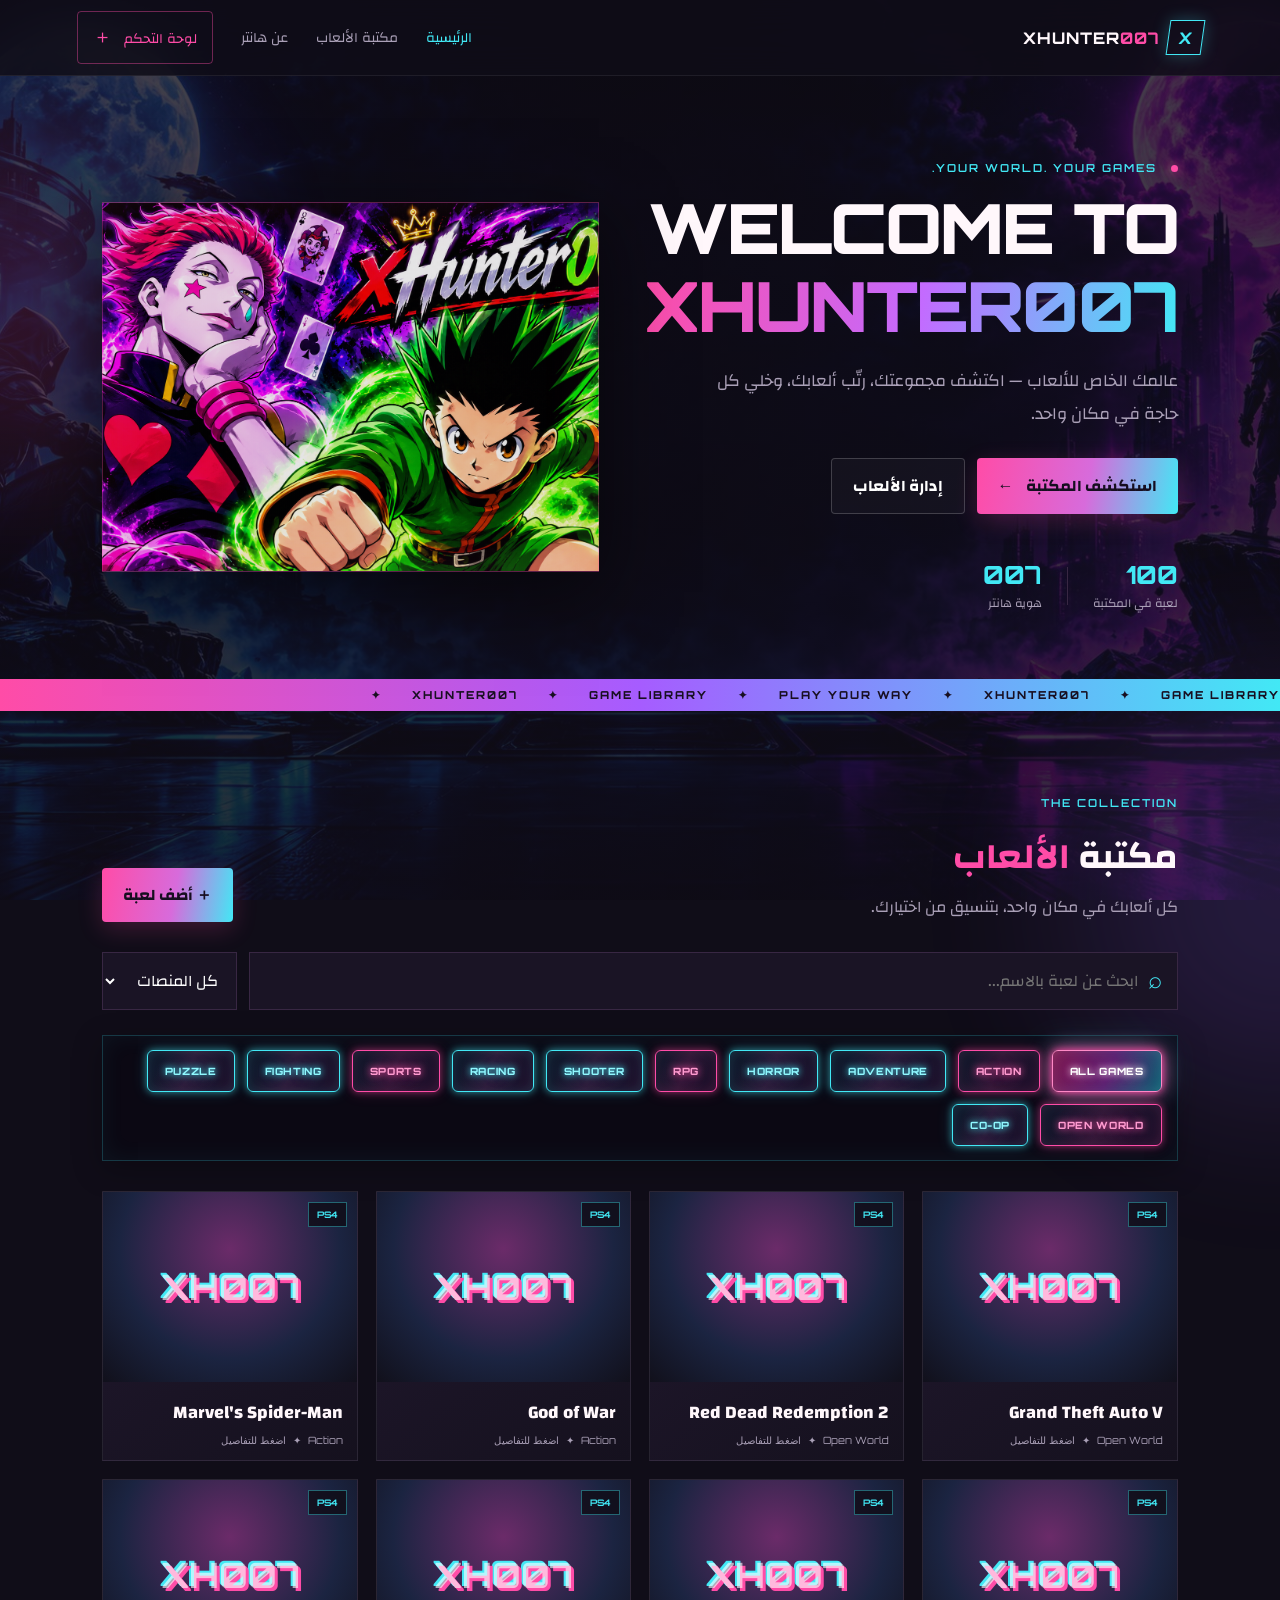
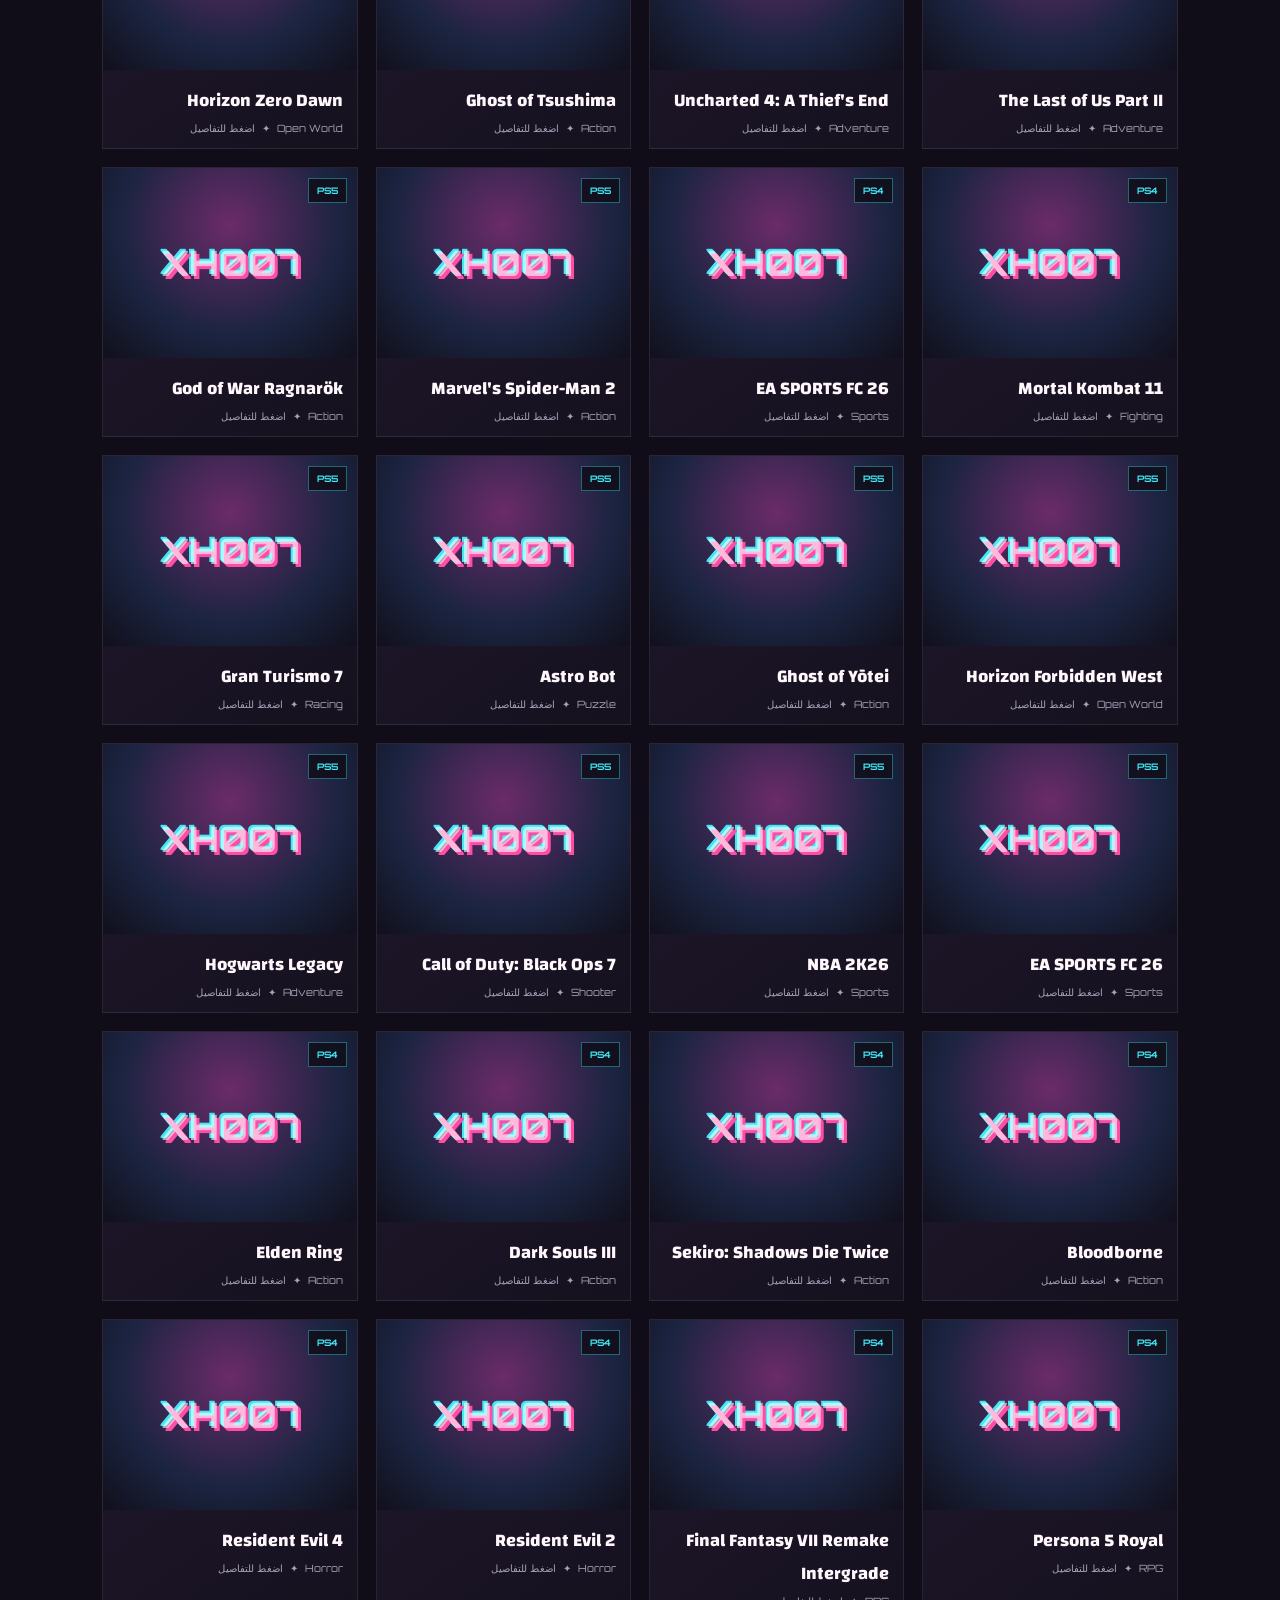
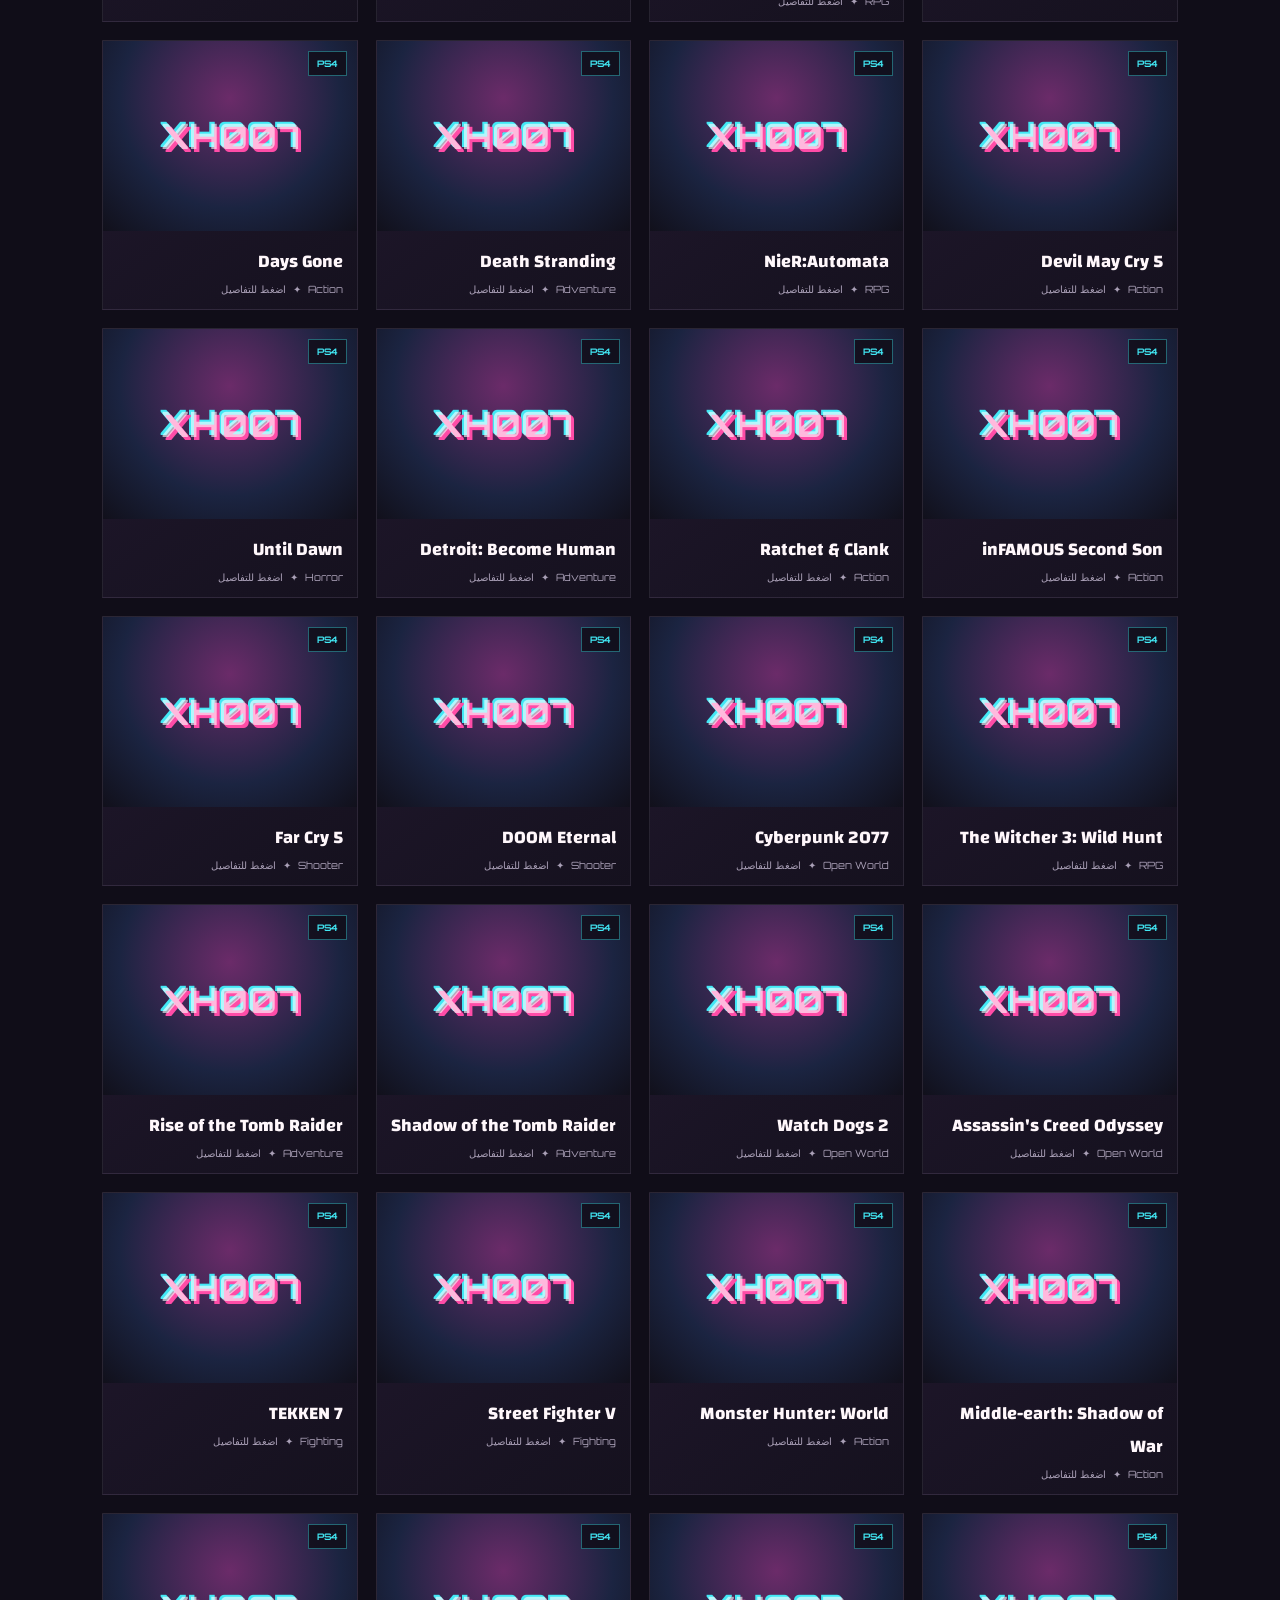
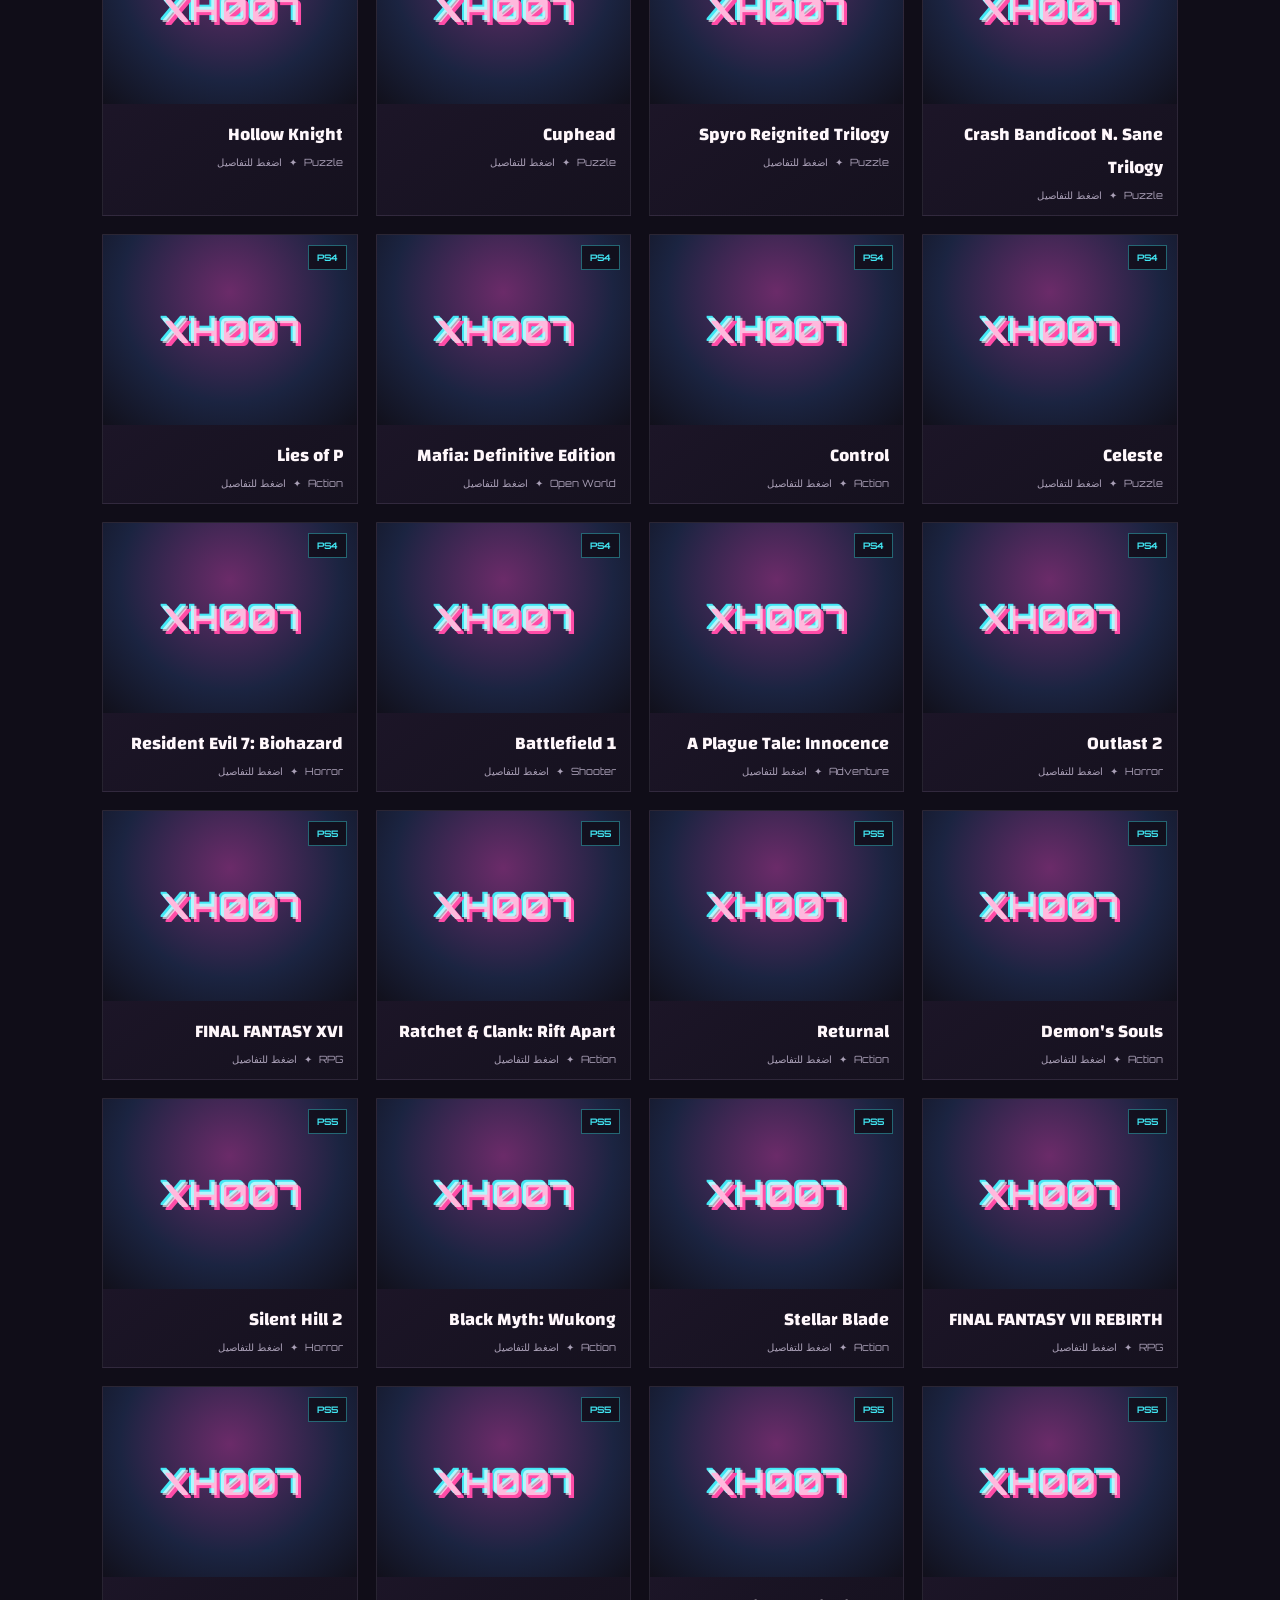
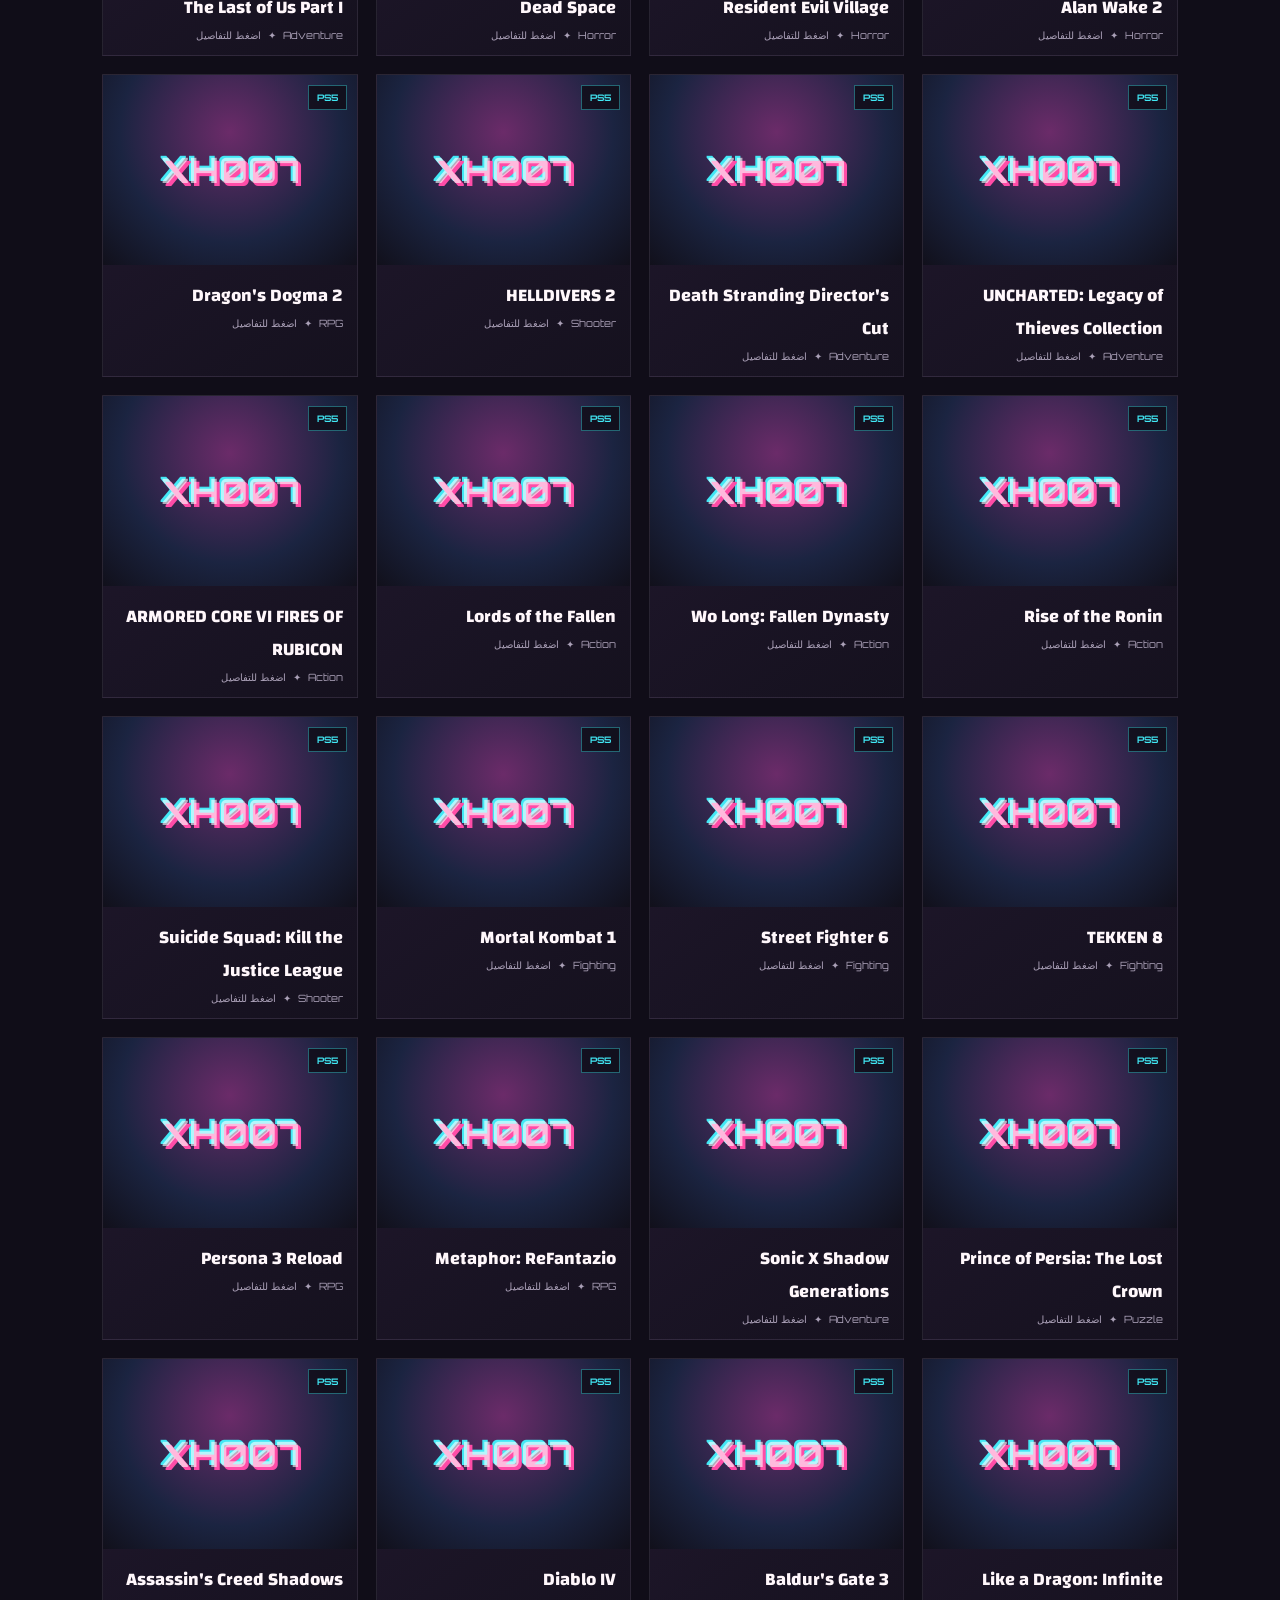
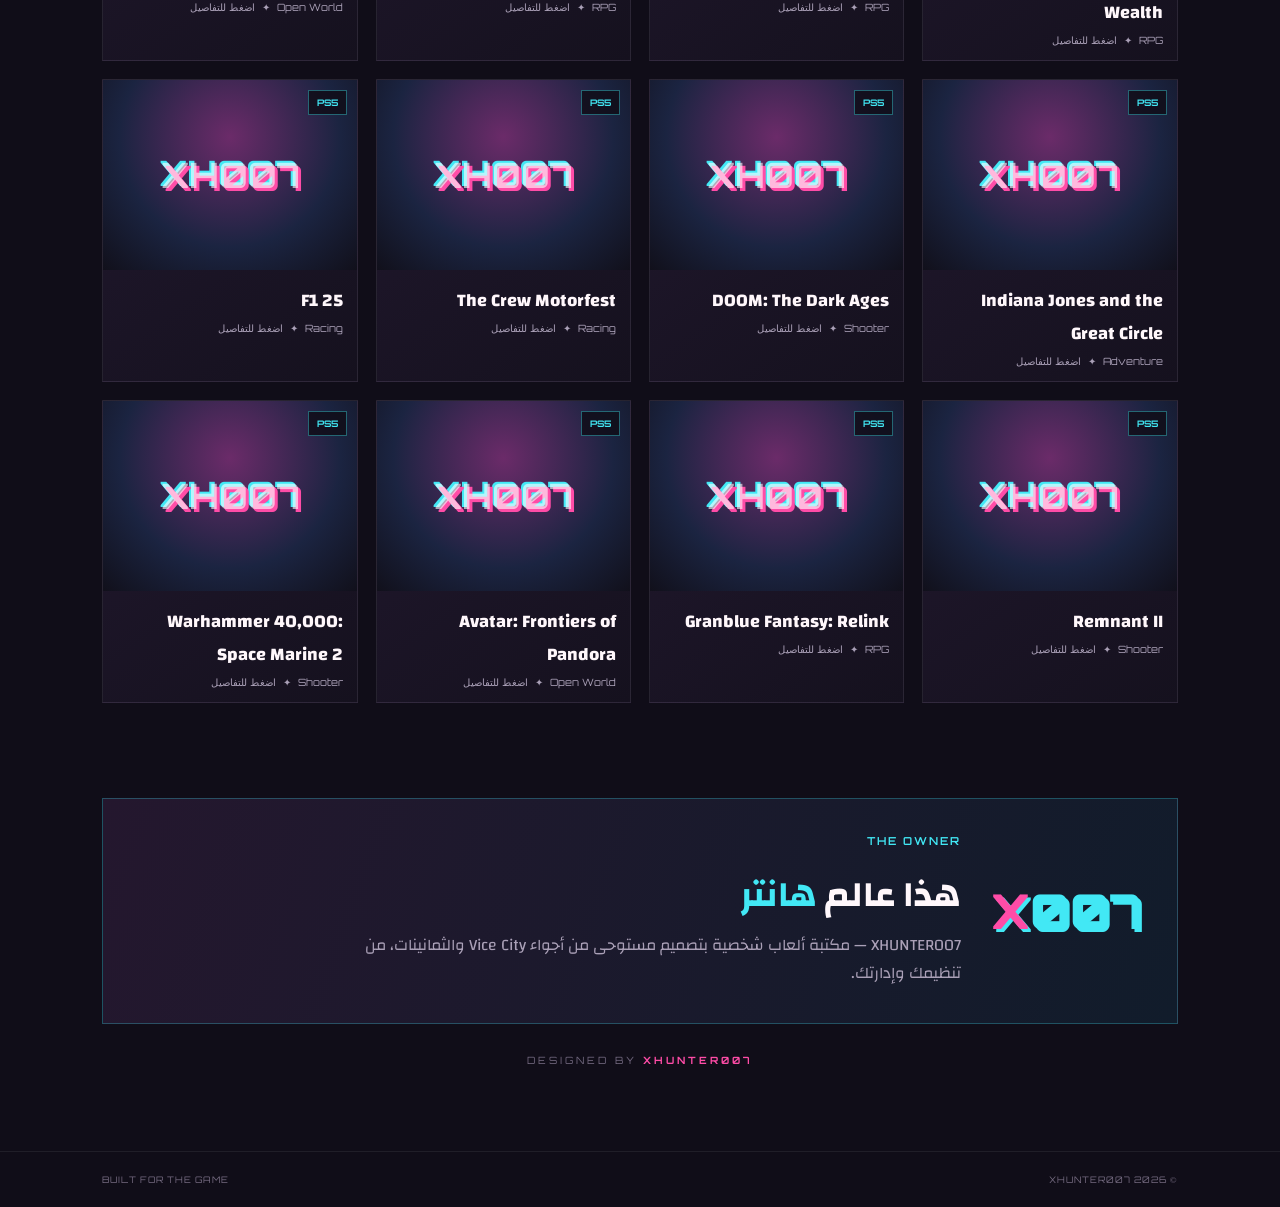
==== commit 169ccb41: "Refresh stylesheet cache for neon category buttons" ====
--- a/index.html
+++ b/index.html
@@ -5,7 +5,7 @@
   <meta name="viewport" content="width=device-width, initial-scale=1">
   <meta name="theme-color" content="#120d1d">
   <title>XHUNTER007 | Gaming Hub</title>
-  <link rel="stylesheet" href="style.css">
+  <link rel="stylesheet" href="style.css?v=20261127-14">
 </head>
 <body>
   <div class="ambient ambient-one"></div><div class="ambient ambient-two"></div>
--- a/style.css
+++ b/style.css
@@ -45,3 +45,50 @@
 /* XHUNTER007 Hisoka + Hunter hero artwork */
 .hero-art{background:linear-gradient(rgba(12,8,20,.10),rgba(12,8,20,.10)),url('./assets/a3d6ea05-4ffc-4e43-a462-de0756828619.png') center/cover no-repeat}
 .hero-art>*,.hero-art:before{display:none}
+
+/* XHUNTER007 instant category filter buttons */
+.category-buttons{display:flex;flex-wrap:wrap;gap:10px;margin:-7px 0 26px}
+.category-btn{border:1px solid #42e8f566;background:linear-gradient(145deg,#21182e,#15111e);color:#c9bfd2;padding:9px 15px;border-radius:5px;font:700 10px Orbitron,sans-serif;letter-spacing:.45px;cursor:pointer;transition:transform .18s,border-color .18s,box-shadow .18s,color .18s}
+.category-btn:hover{transform:translateY(-2px);border-color:var(--pink);color:#fff;box-shadow:0 5px 18px #ff4ca722}
+.category-btn.active{background:linear-gradient(100deg,var(--pink),#b56bdf 55%,var(--cyan));border-color:transparent;color:#160e20;box-shadow:0 5px 20px #ff4ca733}
+@media(max-width:650px){.category-buttons{gap:7px;margin-bottom:20px}.category-btn{padding:8px 10px;font-size:9px;flex:1 0 auto}}
+
+/* Neon arcade category buttons - stronger glow */
+.category-buttons{display:flex;flex-wrap:wrap;gap:12px;margin:4px 0 30px;padding:14px 15px;background:rgba(10,8,19,.72);border:1px solid rgba(66,232,245,.22);box-shadow:inset 0 0 24px rgba(66,232,245,.06),0 8px 28px rgba(0,0,0,.28)}
+.category-btn{position:relative;isolation:isolate;overflow:hidden;min-height:42px;padding:9px 17px;border:1px solid rgba(66,232,245,.72);border-radius:6px;background:linear-gradient(135deg,rgba(19,24,43,.96),rgba(40,17,48,.94));color:#bdfaff;text-shadow:0 0 8px rgba(66,232,245,.65);font:800 10px Orbitron,sans-serif;letter-spacing:.65px;cursor:pointer;box-shadow:inset 0 0 13px rgba(66,232,245,.12),0 0 8px rgba(66,232,245,.22);transition:all .2s ease}
+.category-btn::before{content:"";position:absolute;inset:0;z-index:-1;background:linear-gradient(110deg,transparent 15%,rgba(255,76,167,.2),transparent 80%);opacity:.5;transition:opacity .2s}
+.category-btn:hover{transform:translateY(-3px);border-color:var(--pink);color:#fff;text-shadow:0 0 9px #fff,0 0 18px var(--pink);box-shadow:inset 0 0 15px rgba(255,76,167,.18),0 0 9px rgba(255,76,167,.55),0 0 22px rgba(255,76,167,.22)}
+.category-btn:hover::before{opacity:1}
+.category-btn.active{color:#160e20;border:1px solid #fff;background:linear-gradient(105deg,#ff4ca7 0%,#d86bdf 52%,#42e8f5 100%);text-shadow:0 1px 1px rgba(255,255,255,.45);box-shadow:0 0 7px #fff,0 0 16px rgba(255,76,167,.85),0 0 30px rgba(66,232,245,.5),inset 0 0 12px rgba(255,255,255,.45)}
+.category-btn.active::before{display:none}
+@media(max-width:650px){.category-buttons{gap:9px;padding:12px 10px}.category-btn{flex:1 0 auto;min-height:40px;padding:8px 12px;font-size:9px}}
+
+
+/* Final neon pass: keep category filters neon, never plain white */
+#categoryButtons .category-btn{
+  color:#8ff8ff !important;
+  background:linear-gradient(135deg,#101a2b 0%,#21102b 100%) !important;
+  border:1px solid #42e8f5 !important;
+  text-shadow:0 0 6px #42e8f5,0 0 14px #42e8f588 !important;
+  box-shadow:inset 0 0 12px #42e8f522,0 0 7px #42e8f588,0 0 16px #42e8f533 !important;
+}
+#categoryButtons .category-btn:nth-child(3n+2){
+  border-color:#ff4ca7 !important;
+  color:#ff9bd0 !important;
+  text-shadow:0 0 7px #ff4ca7,0 0 15px #ff4ca788 !important;
+  box-shadow:inset 0 0 12px #ff4ca722,0 0 7px #ff4ca777,0 0 16px #ff4ca733 !important;
+}
+#categoryButtons .category-btn:hover{
+  color:#fff !important;
+  border-color:#fff !important;
+  background:linear-gradient(120deg,#ff4ca7,#9560ff,#42e8f5) !important;
+  text-shadow:0 0 8px #fff,0 0 18px #ff4ca7 !important;
+  box-shadow:0 0 8px #fff,0 0 20px #ff4ca7,0 0 30px #42e8f5 !important;
+}
+#categoryButtons .category-btn.active{
+  color:#fff !important;
+  border:1px solid #ff8ac7 !important;
+  background:linear-gradient(110deg,#7b174f 0%,#55206f 52%,#075d70 100%) !important;
+  text-shadow:0 0 7px #fff,0 0 16px #ff4ca7 !important;
+  box-shadow:inset 0 0 14px #ffffff20,0 0 8px #ff4ca7,0 0 20px #ff4ca7aa,0 0 30px #42e8f566 !important;
+}
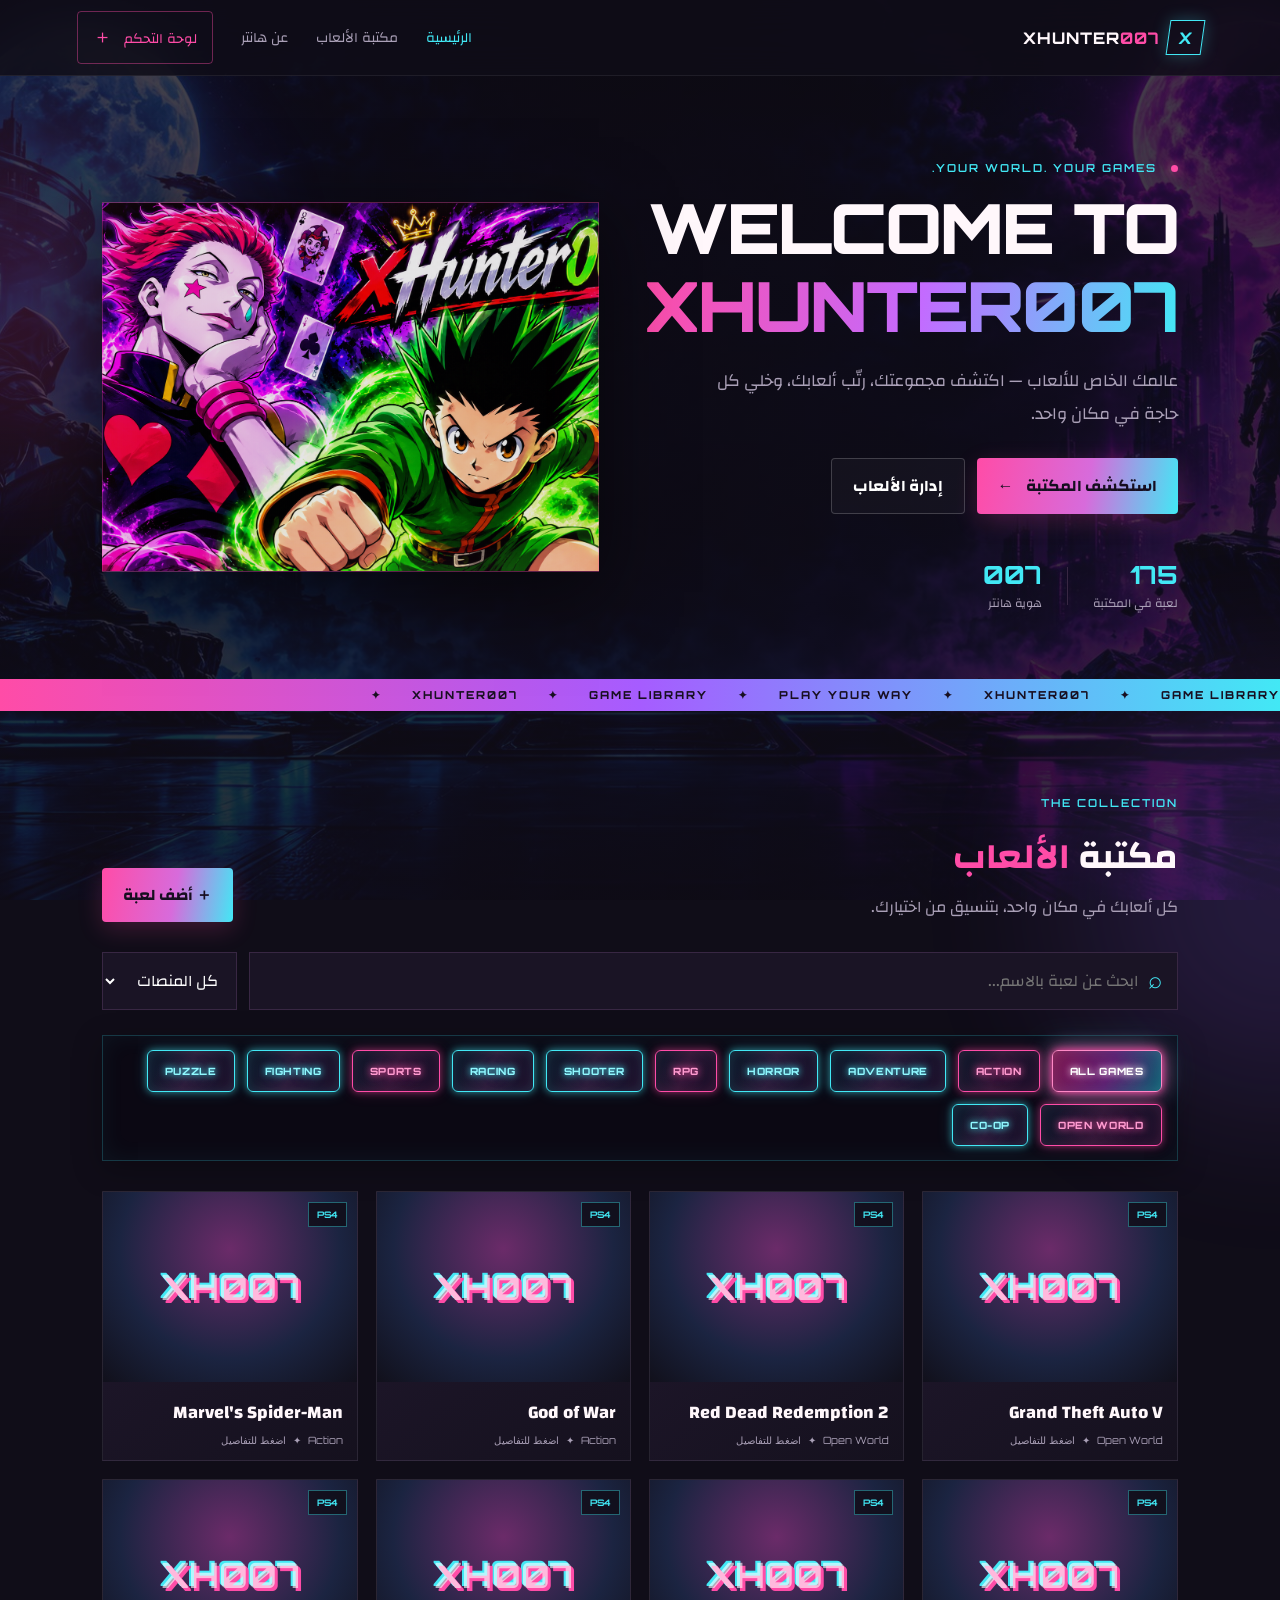
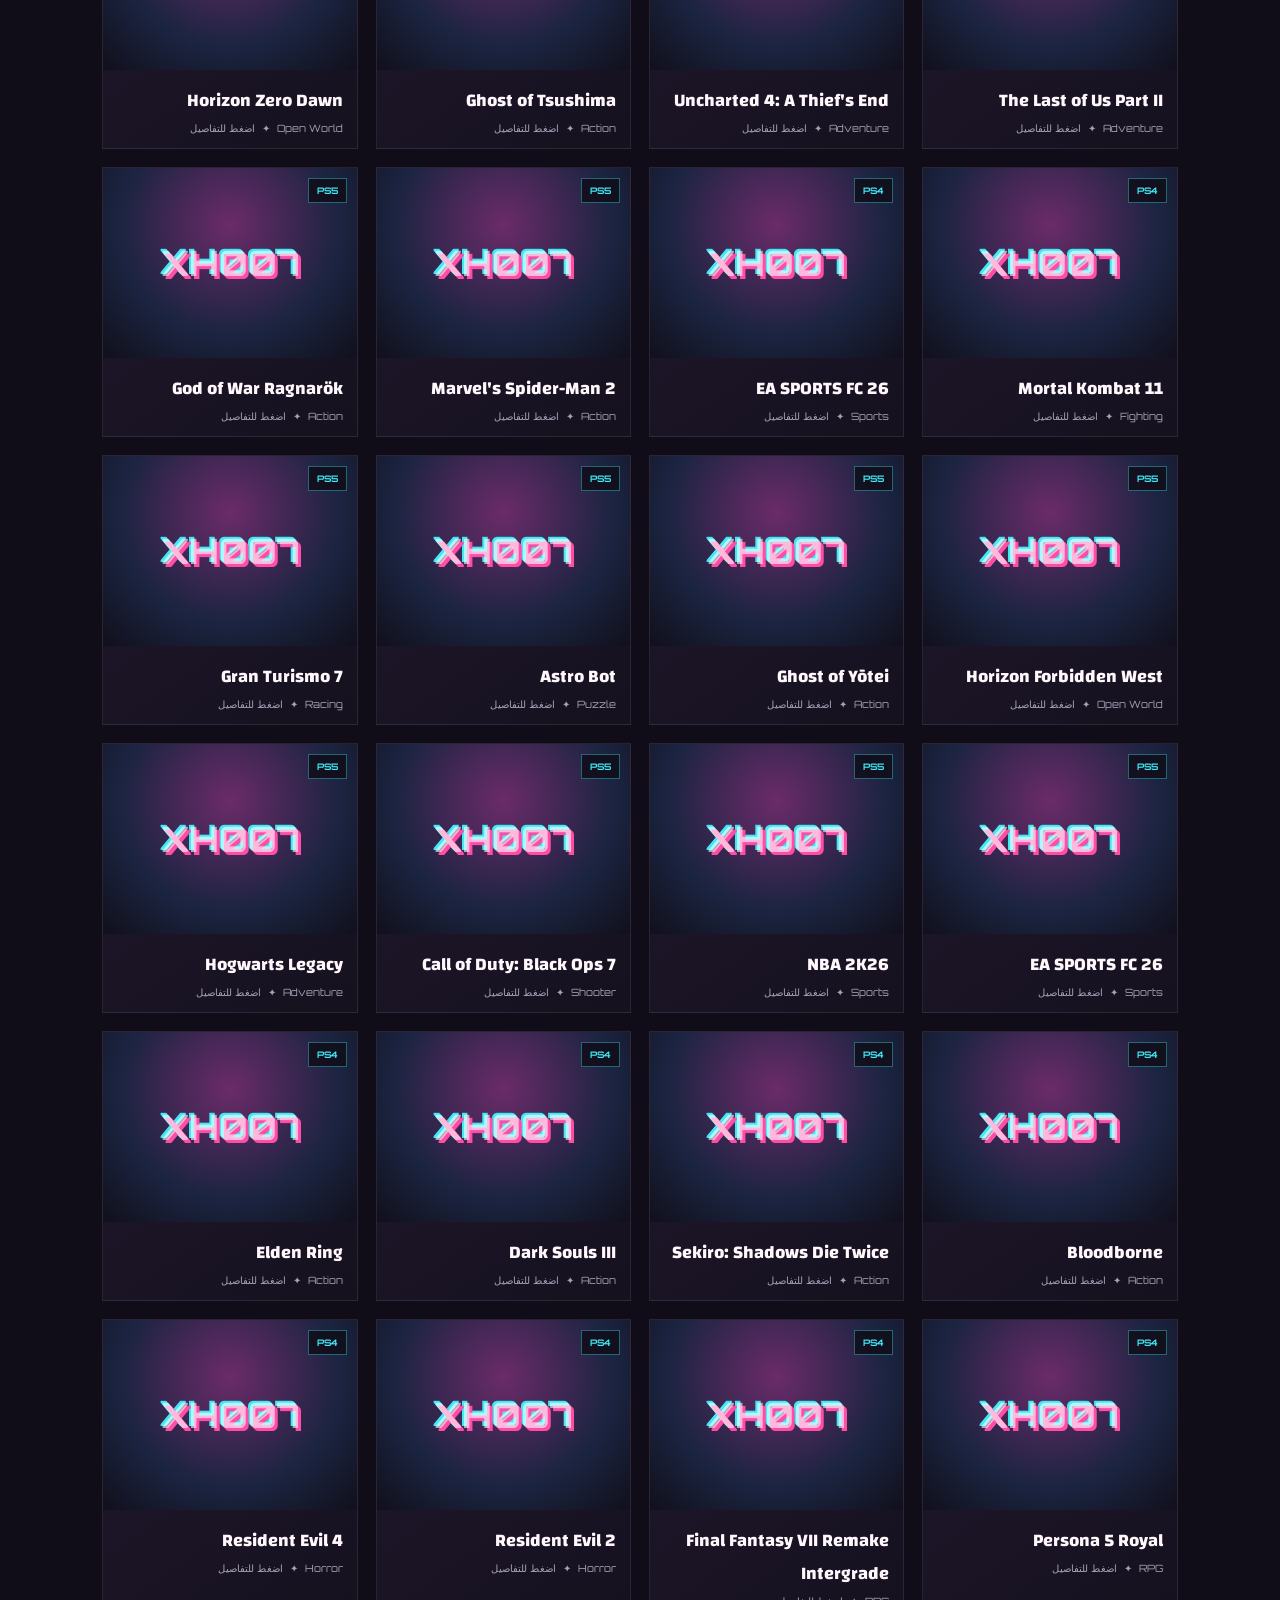
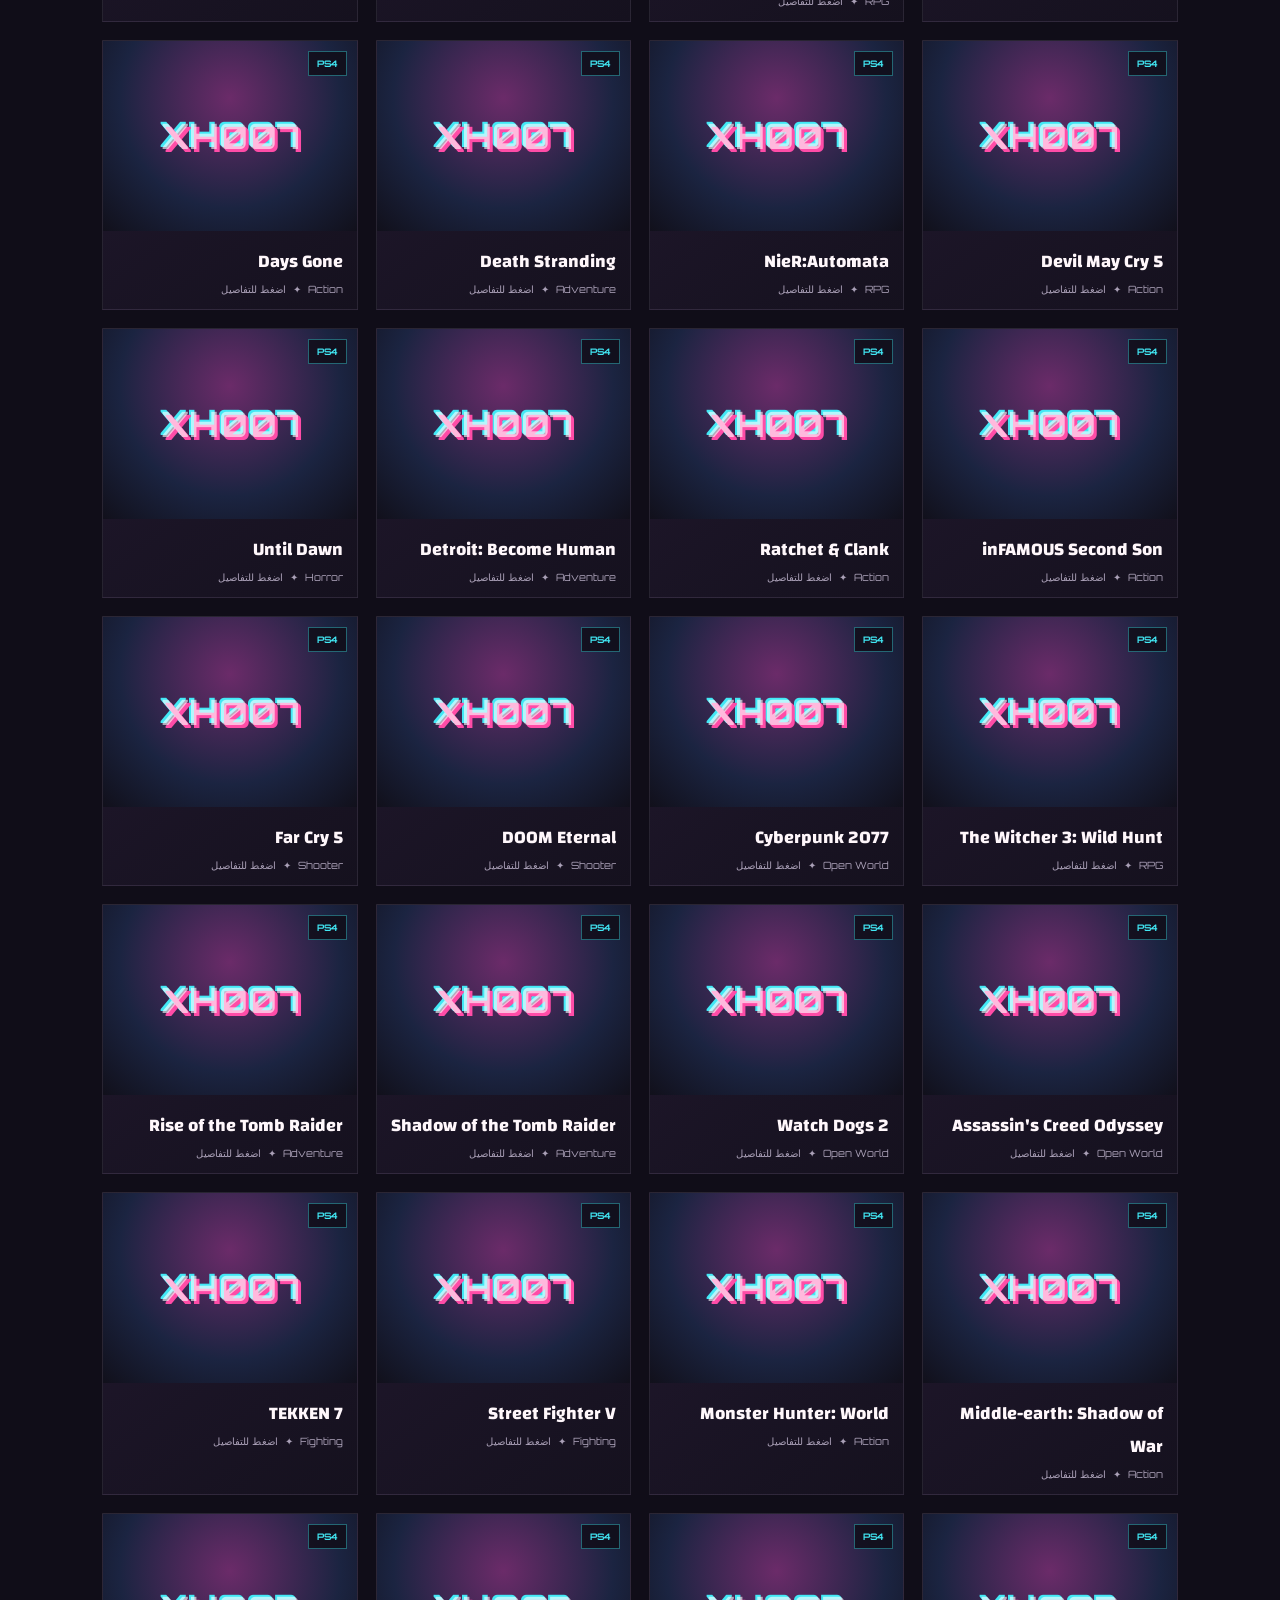
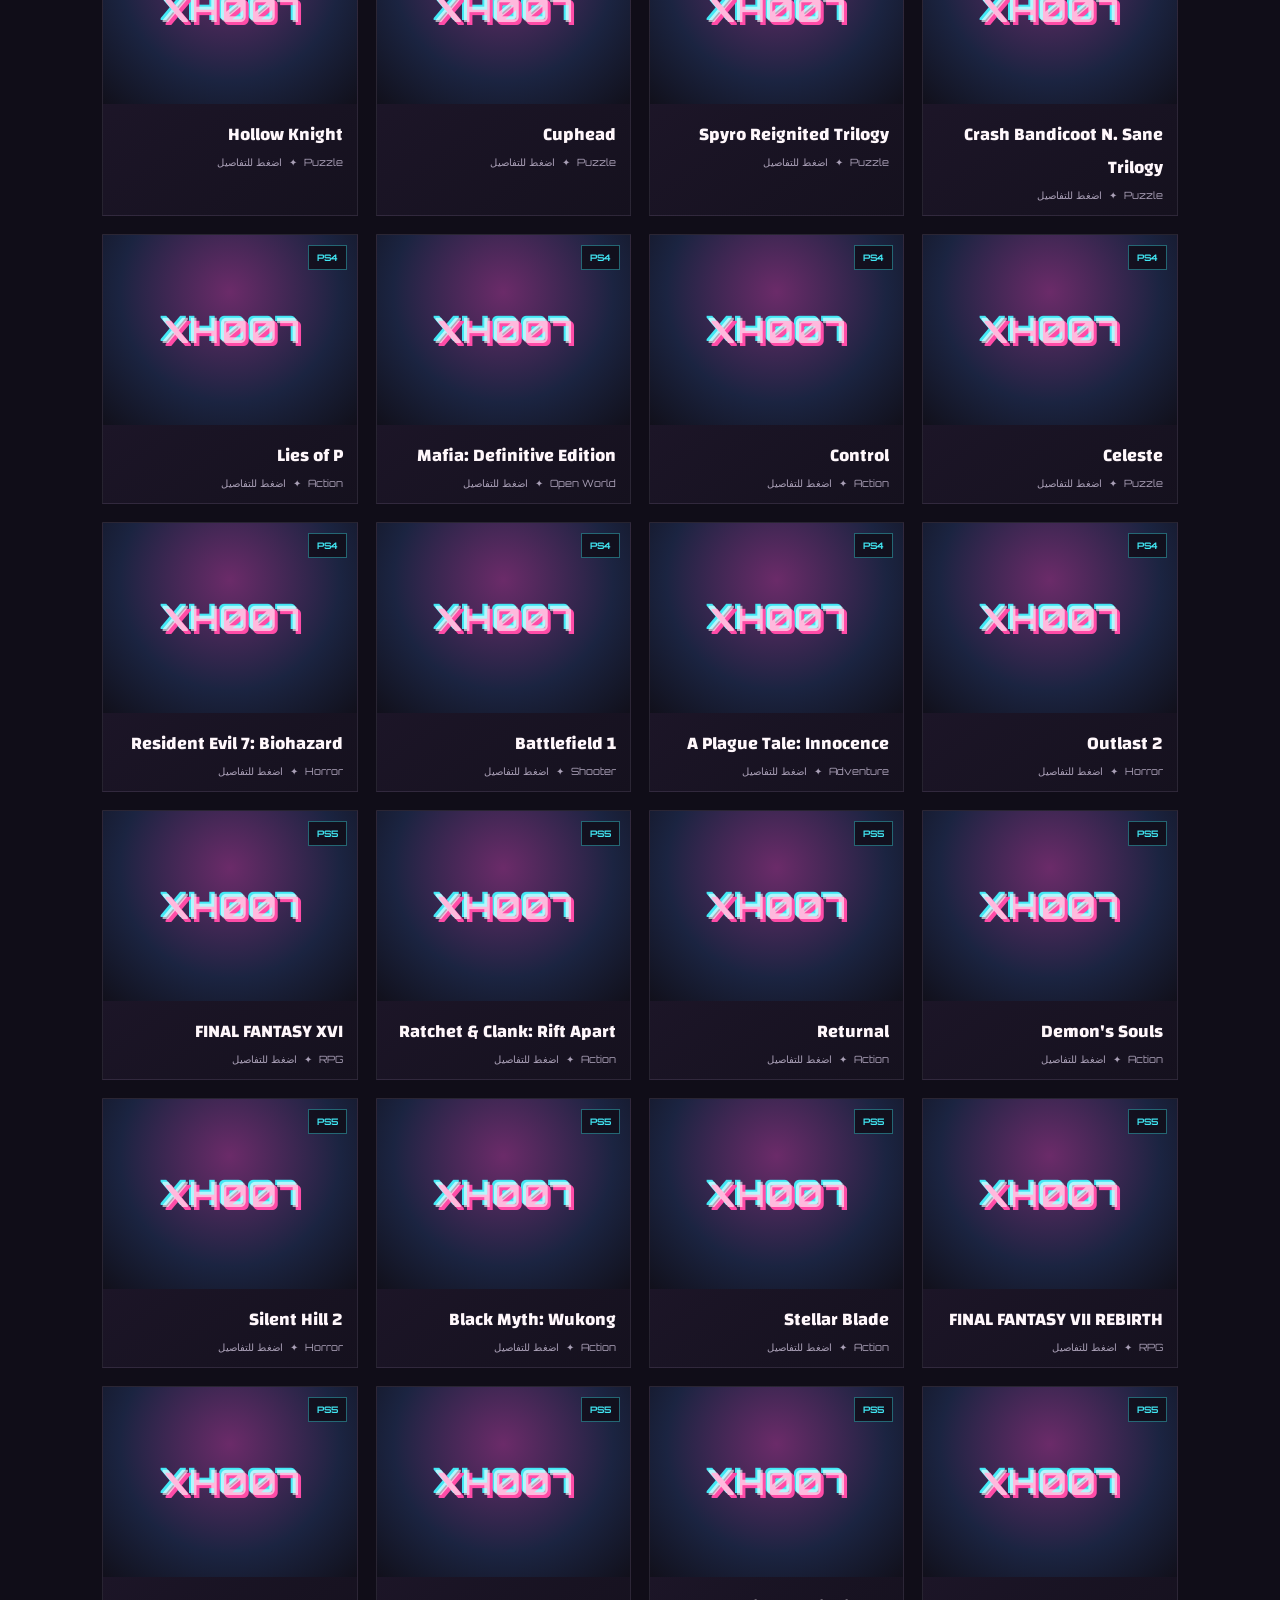
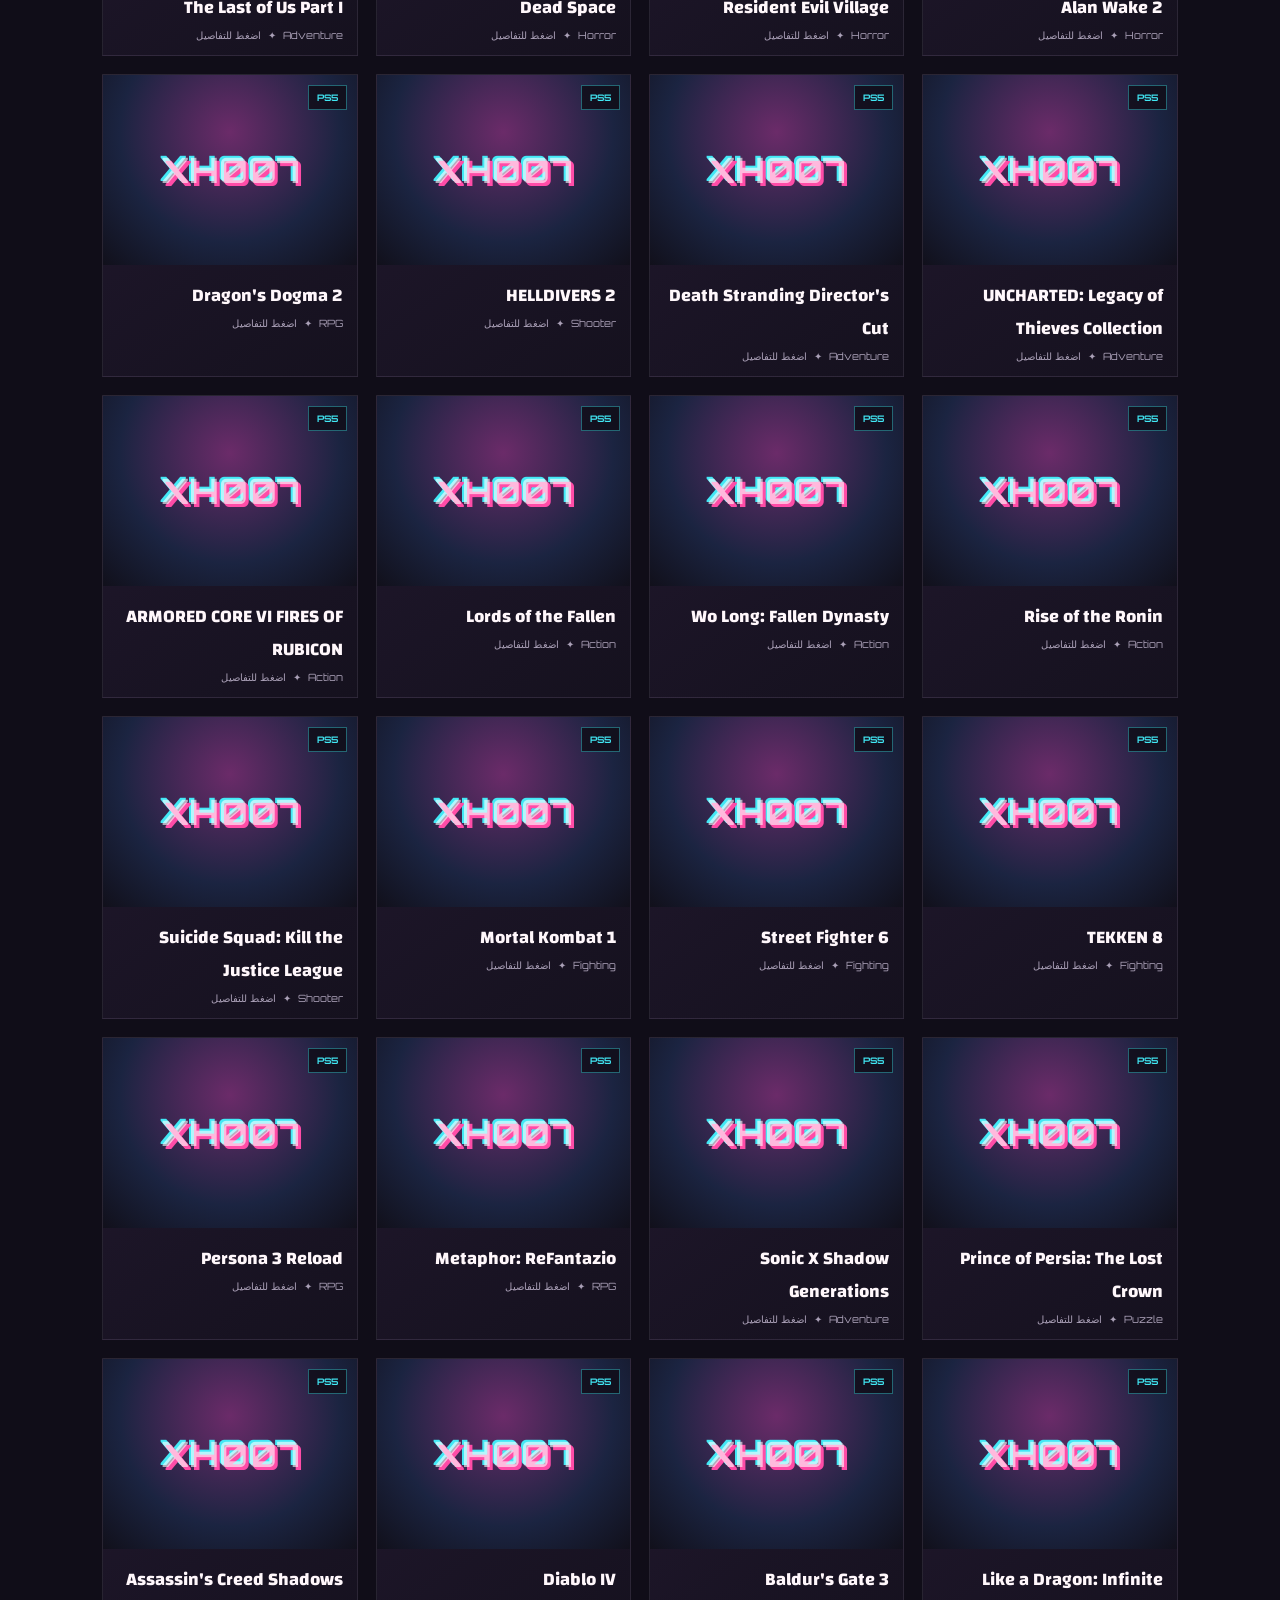
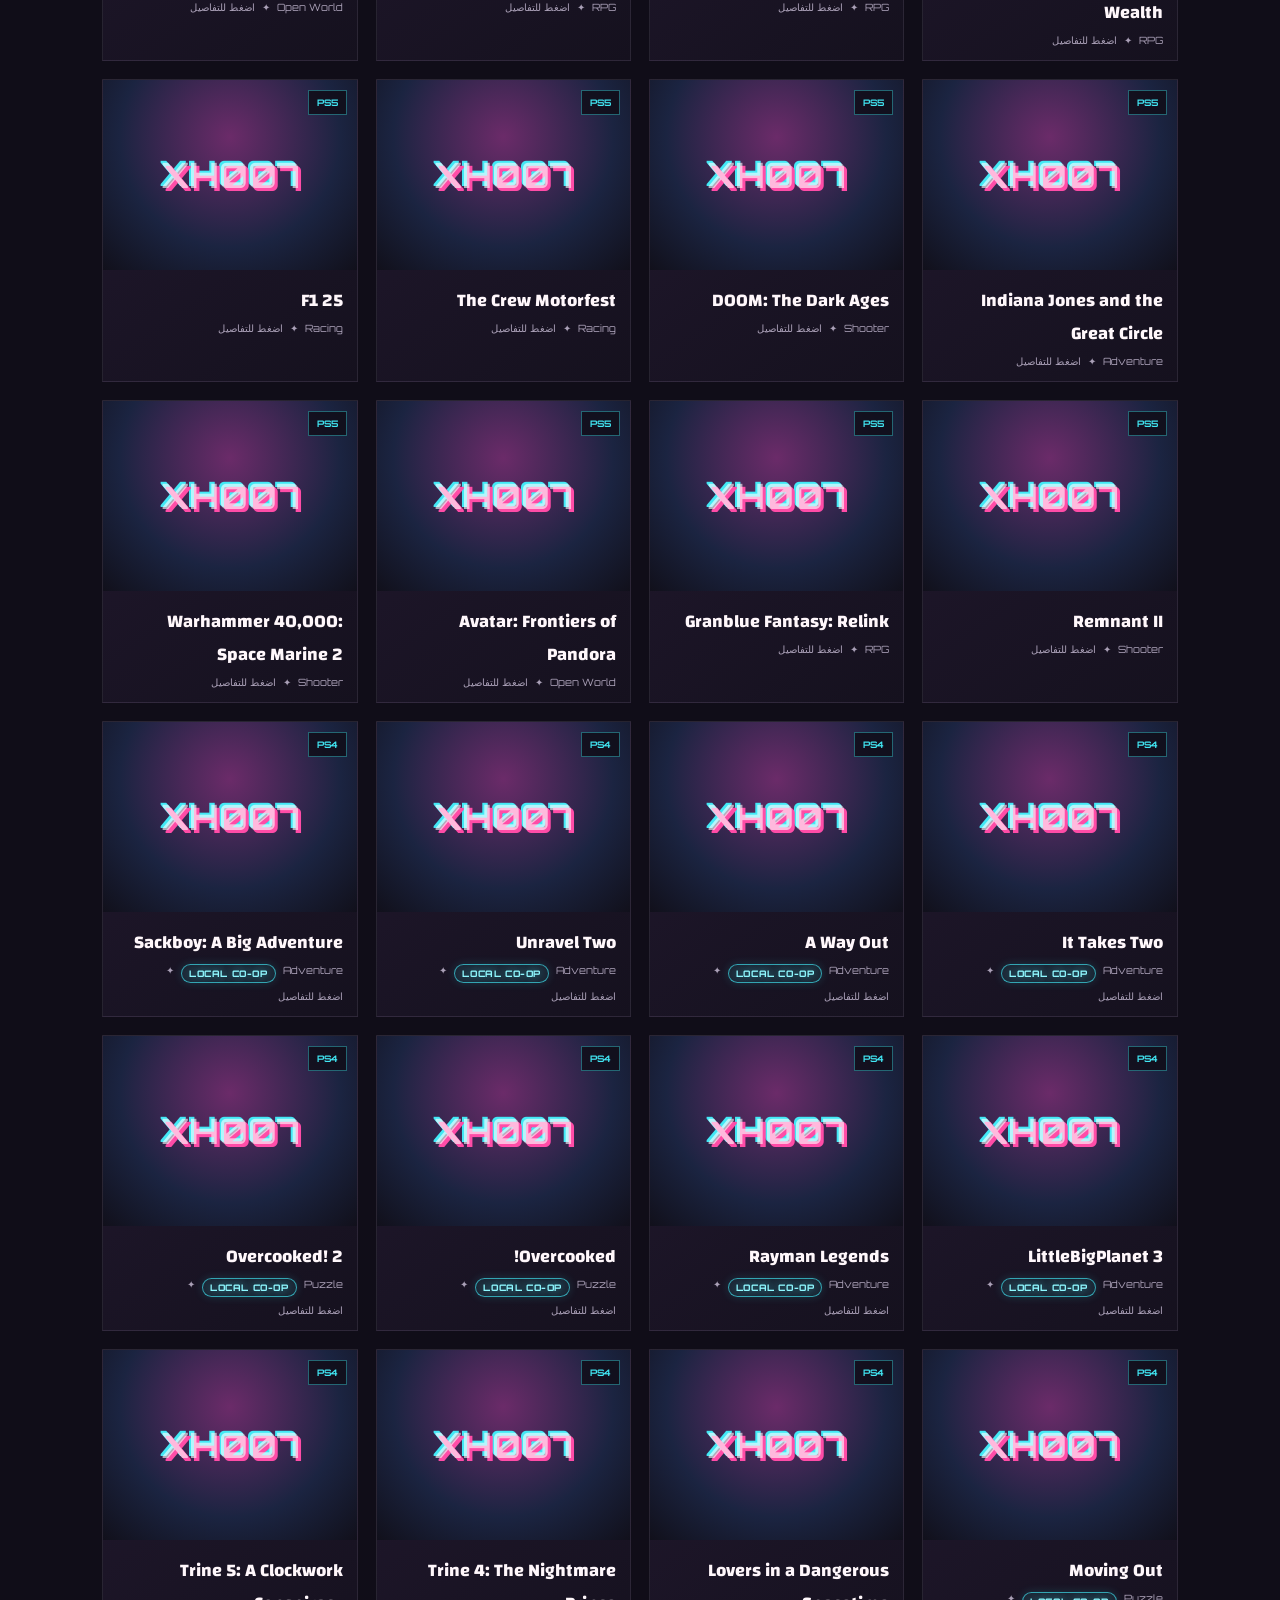
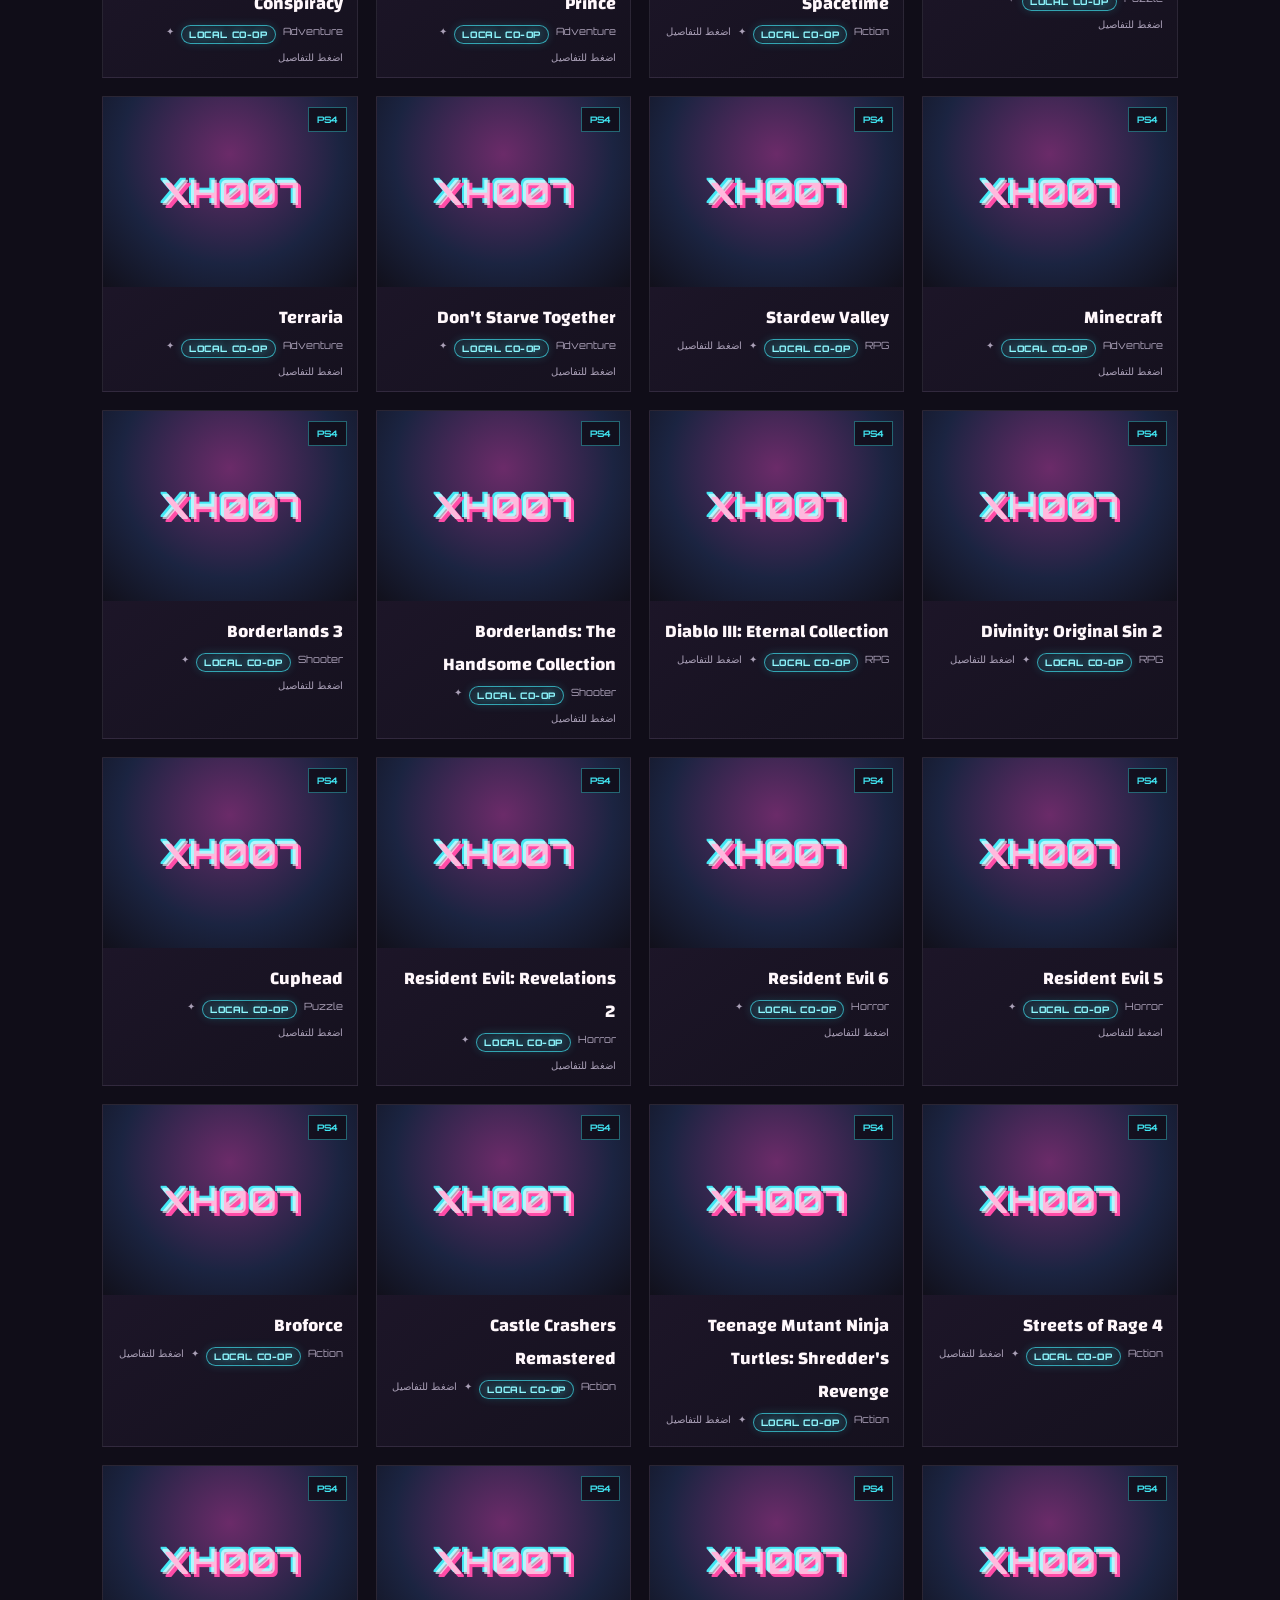
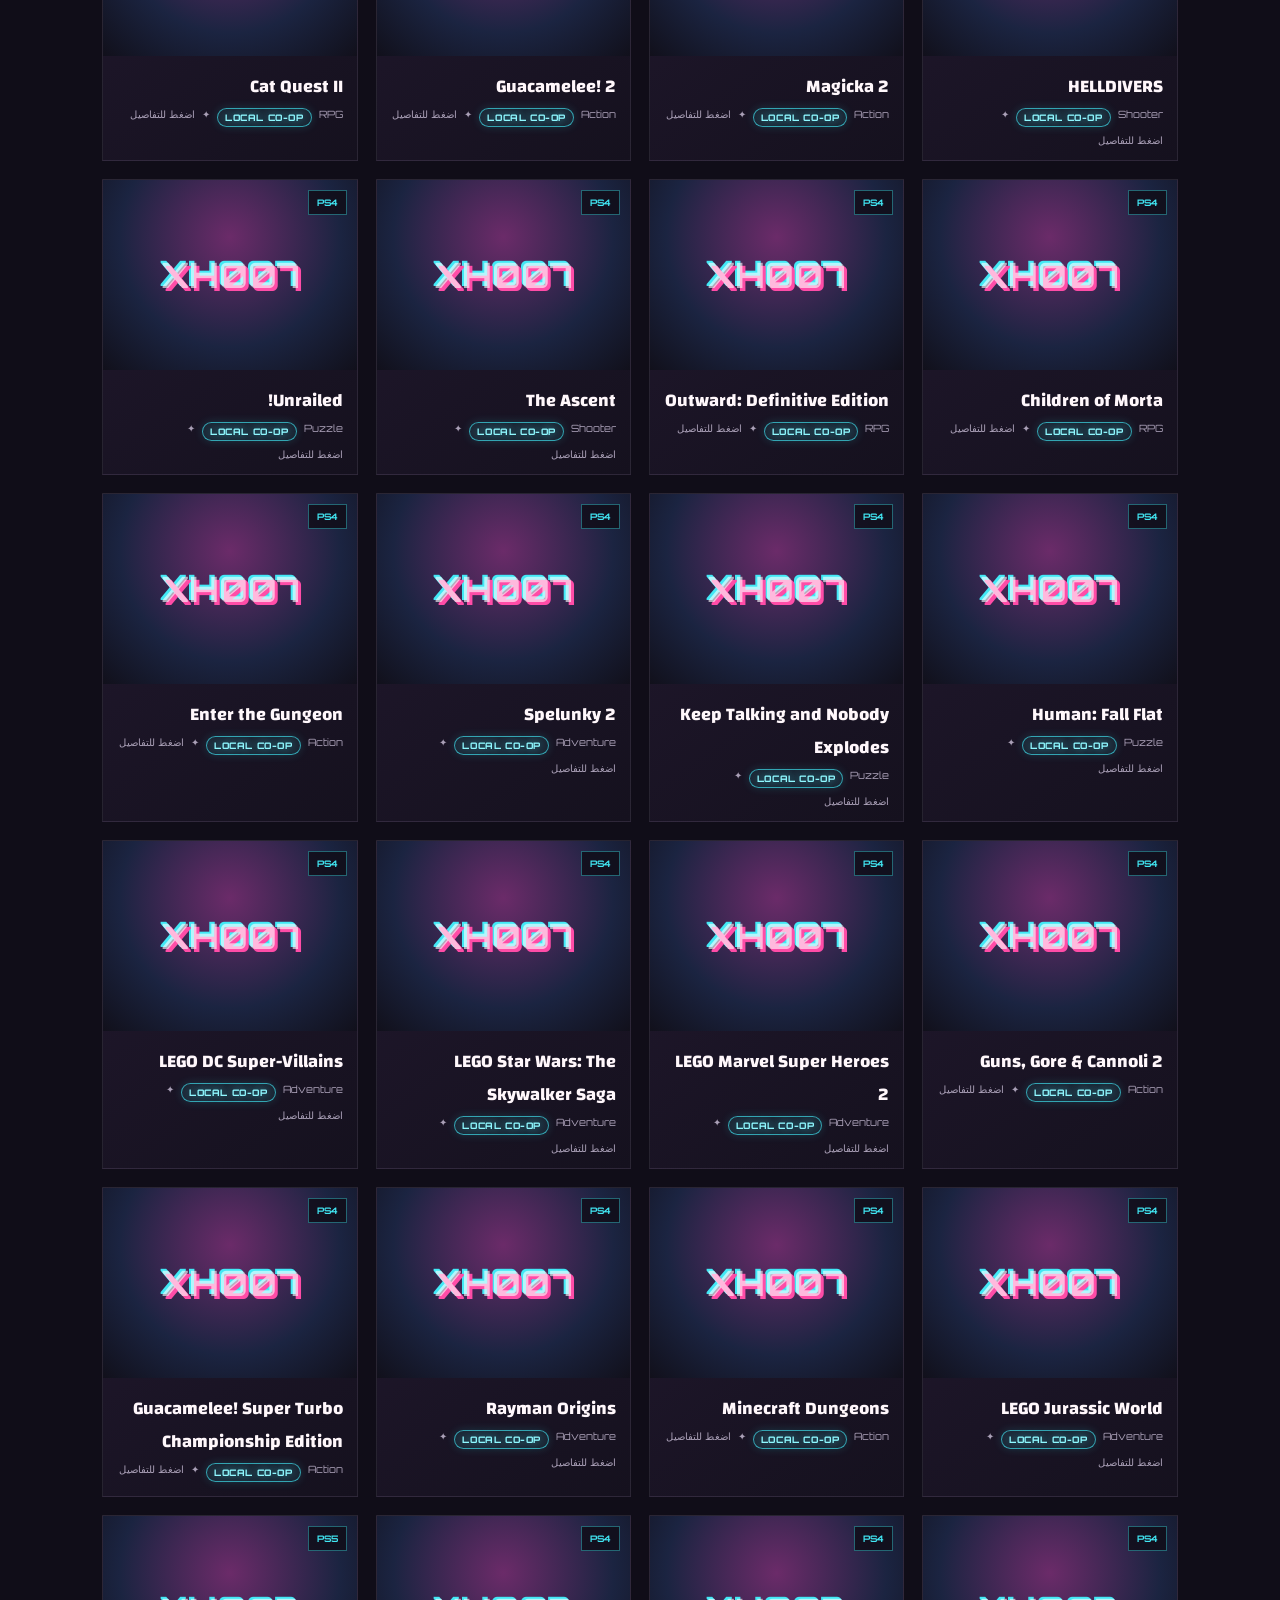
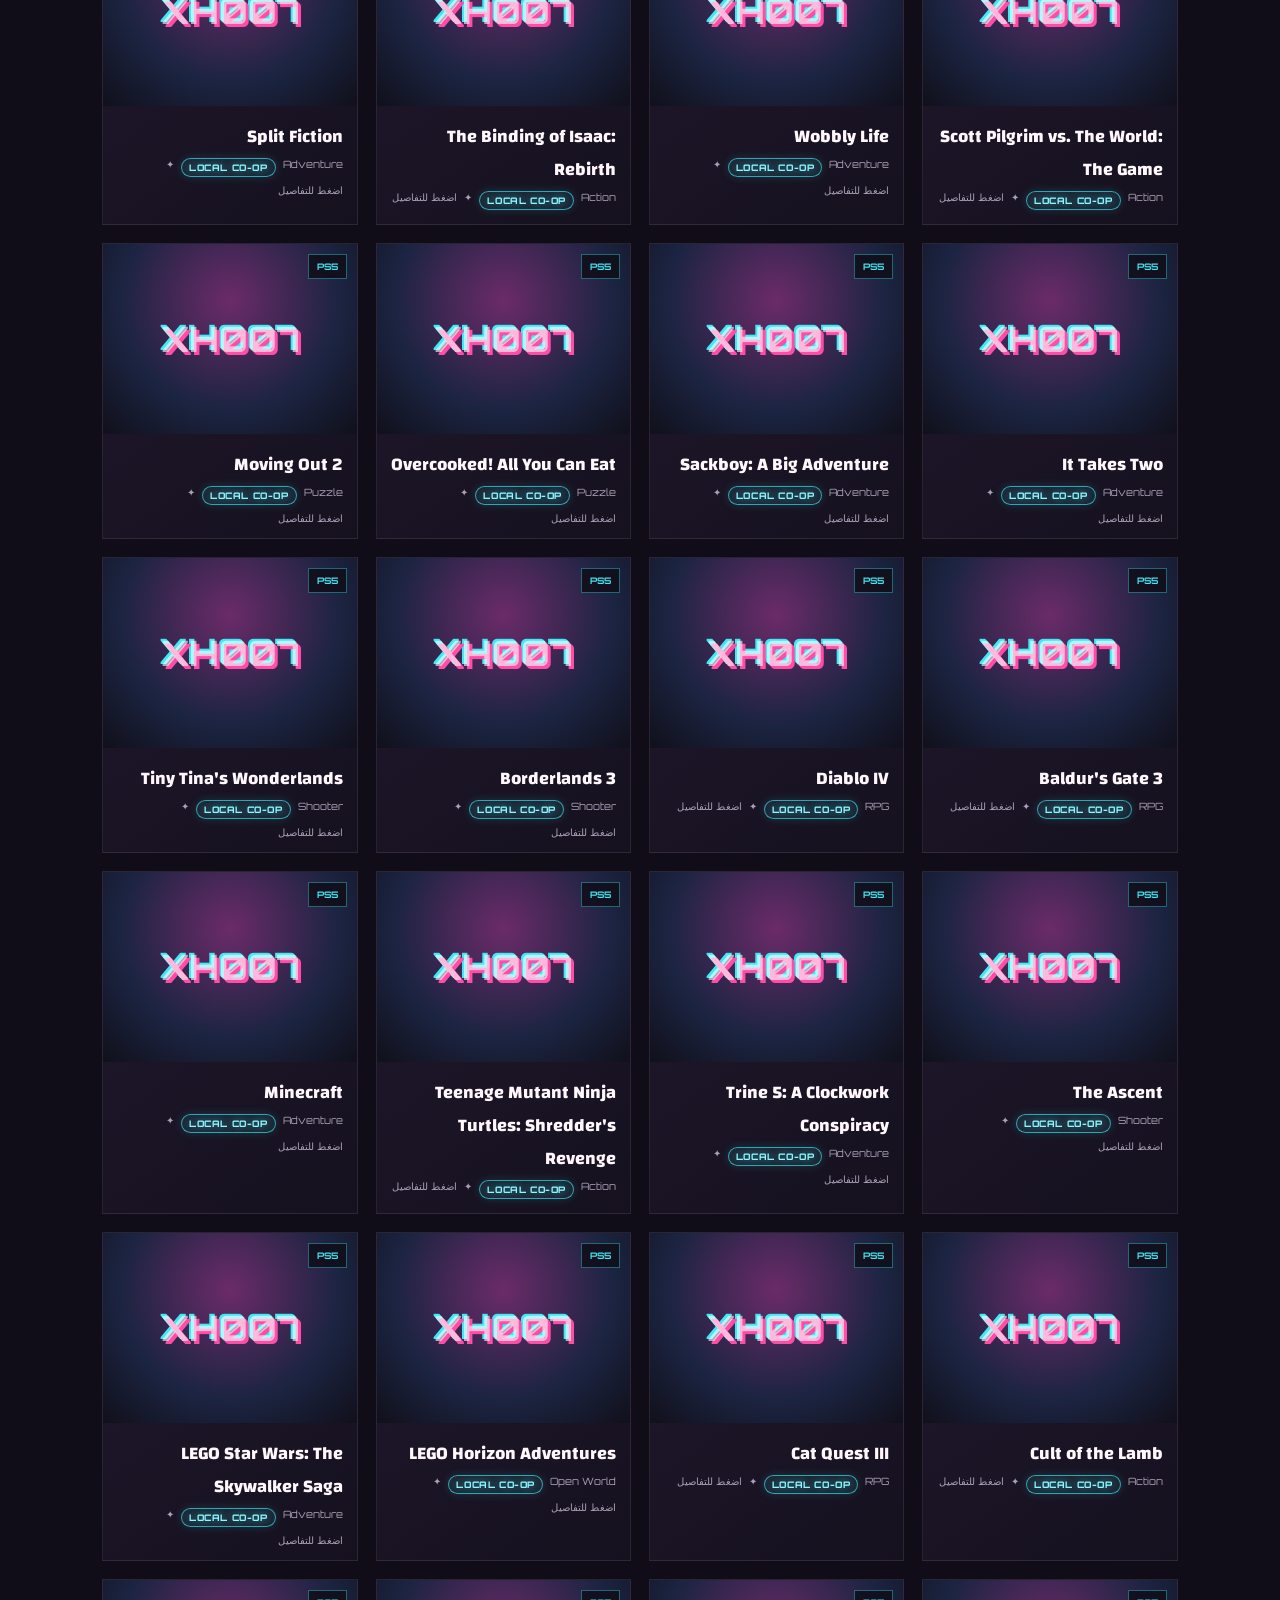
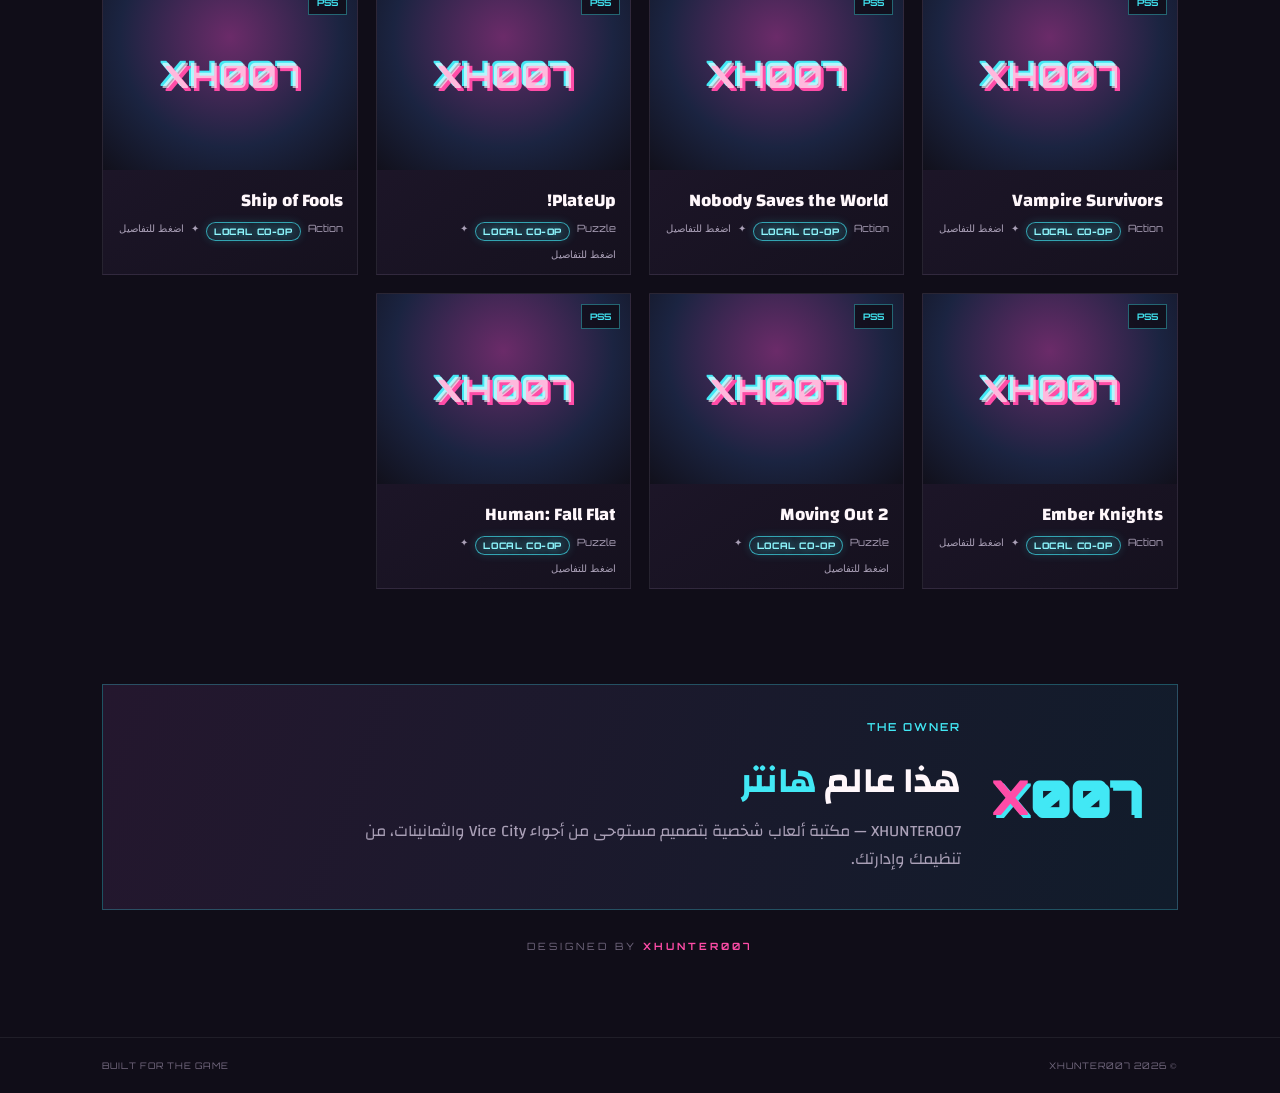
==== commit 028fbae2: "Refresh app script cache for co-op catalog" ====
--- a/index.html
+++ b/index.html
@@ -92,6 +92,6 @@
   </dialog>
   <dialog id="detailsDialog" class="modal details-modal"><div class="modal-head"><div><p class="eyebrow">XHUNTER007 GAME INFO</p><h2 id="detailsTitle">تفاصيل اللعبة</h2></div><button class="close-btn" id="closeDetails" aria-label="إغلاق">×</button></div><div class="details-content"><img id="detailsCover" class="details-cover" alt="غلاف اللعبة" hidden><div class="details-platform" id="detailsPlatform"></div><p id="detailsGenre" class="game-meta"></p><p id="detailsDescription" class="details-description"></p><a id="detailsLink" class="btn btn-primary" href="#" target="_blank" rel="noopener noreferrer" hidden>فتح رابط اللعبة ↗</a><p id="detailsNoLink" class="muted">لم تتم إضافة رابط لهذه اللعبة بعد.</p></div></dialog>
   <div id="toast" class="toast" role="status"></div>
-  <script src="app.js?v=20261127-13"></script>
+  <script src="app.js?v=20261127-14"></script>
 </body>
 </html>
--- a/style.css
+++ b/style.css
@@ -92,3 +92,7 @@
   text-shadow:0 0 7px #fff,0 0 16px #ff4ca7 !important;
   box-shadow:inset 0 0 14px #ffffff20,0 0 8px #ff4ca7,0 0 20px #ff4ca7aa,0 0 30px #42e8f566 !important;
 }
+
+
+/* Local co-op marker */
+.coop-tag{display:inline-flex;align-items:center;gap:5px;padding:3px 7px;border:1px solid rgba(66,232,245,.65);border-radius:999px;color:#8ff8ff;background:rgba(66,232,245,.09);font-size:9px;font-weight:800;letter-spacing:.6px;text-shadow:0 0 8px rgba(66,232,245,.65);box-shadow:0 0 10px rgba(66,232,245,.16)}
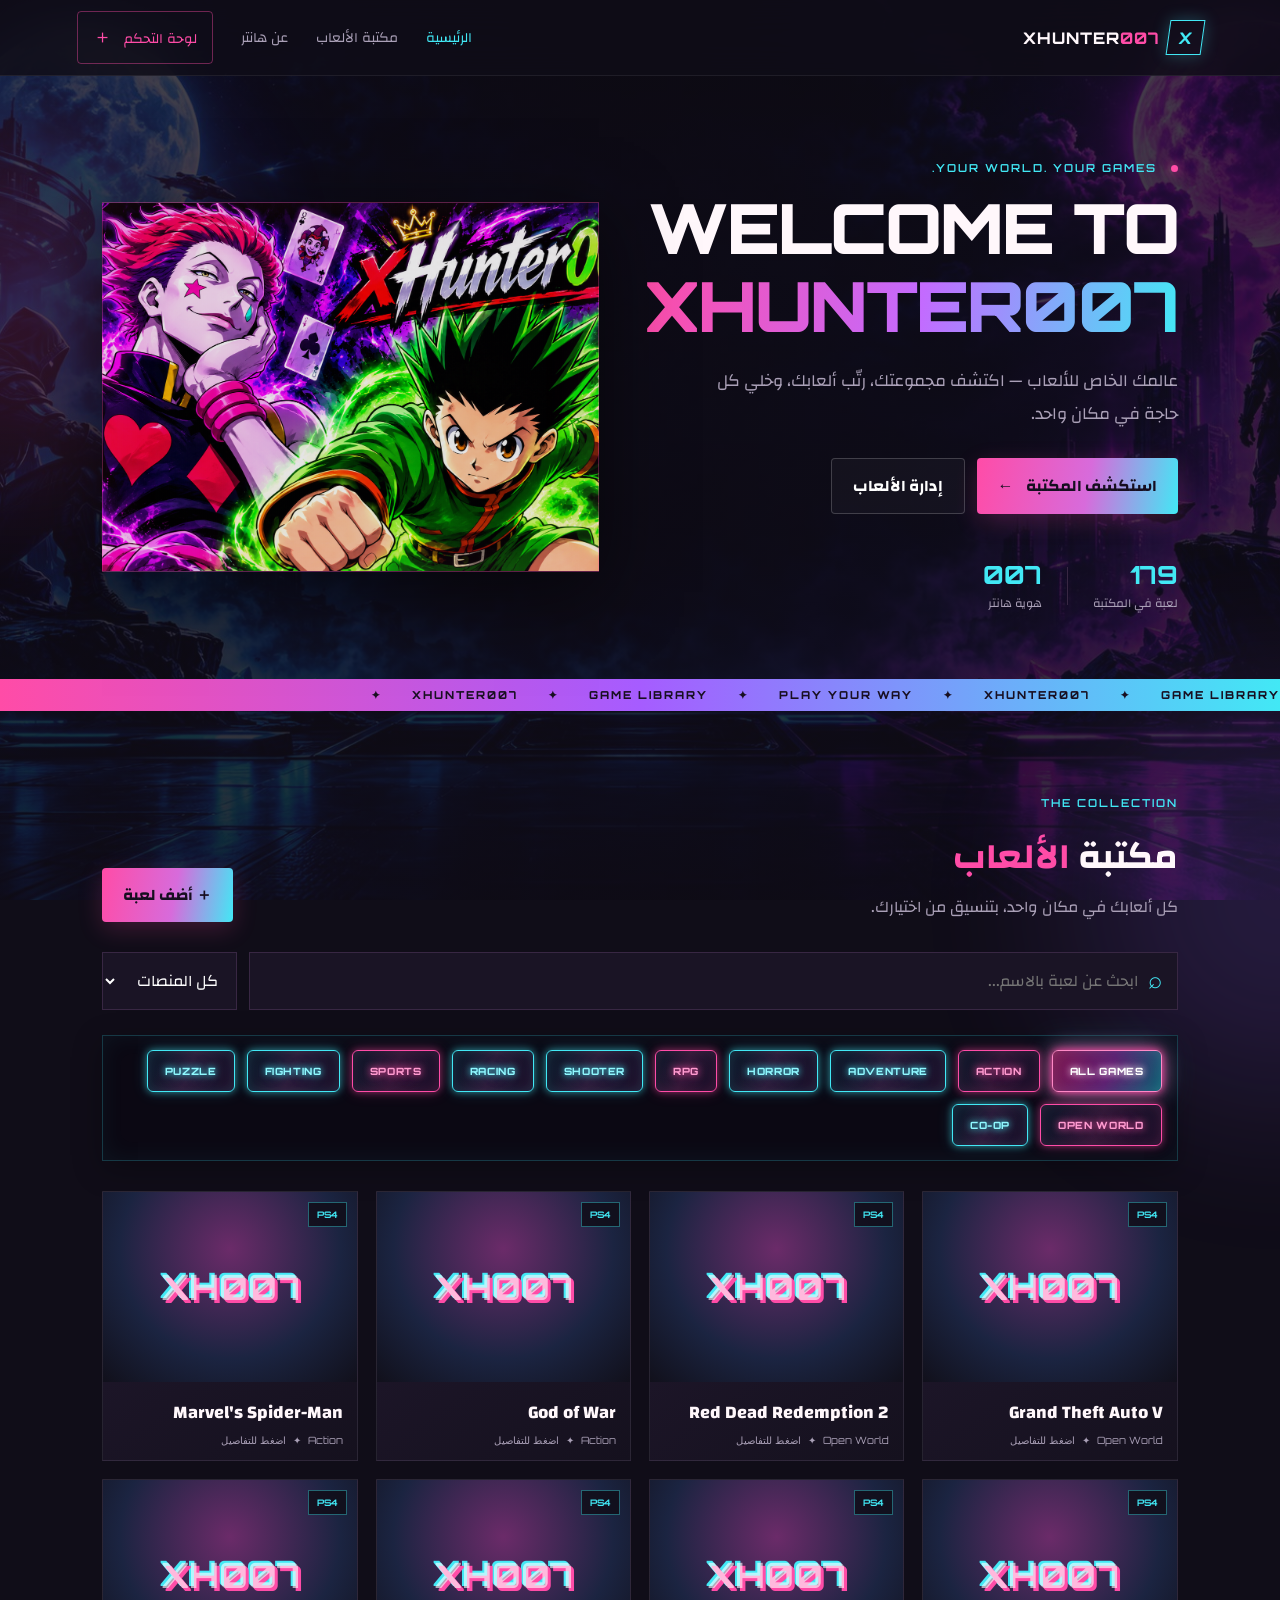
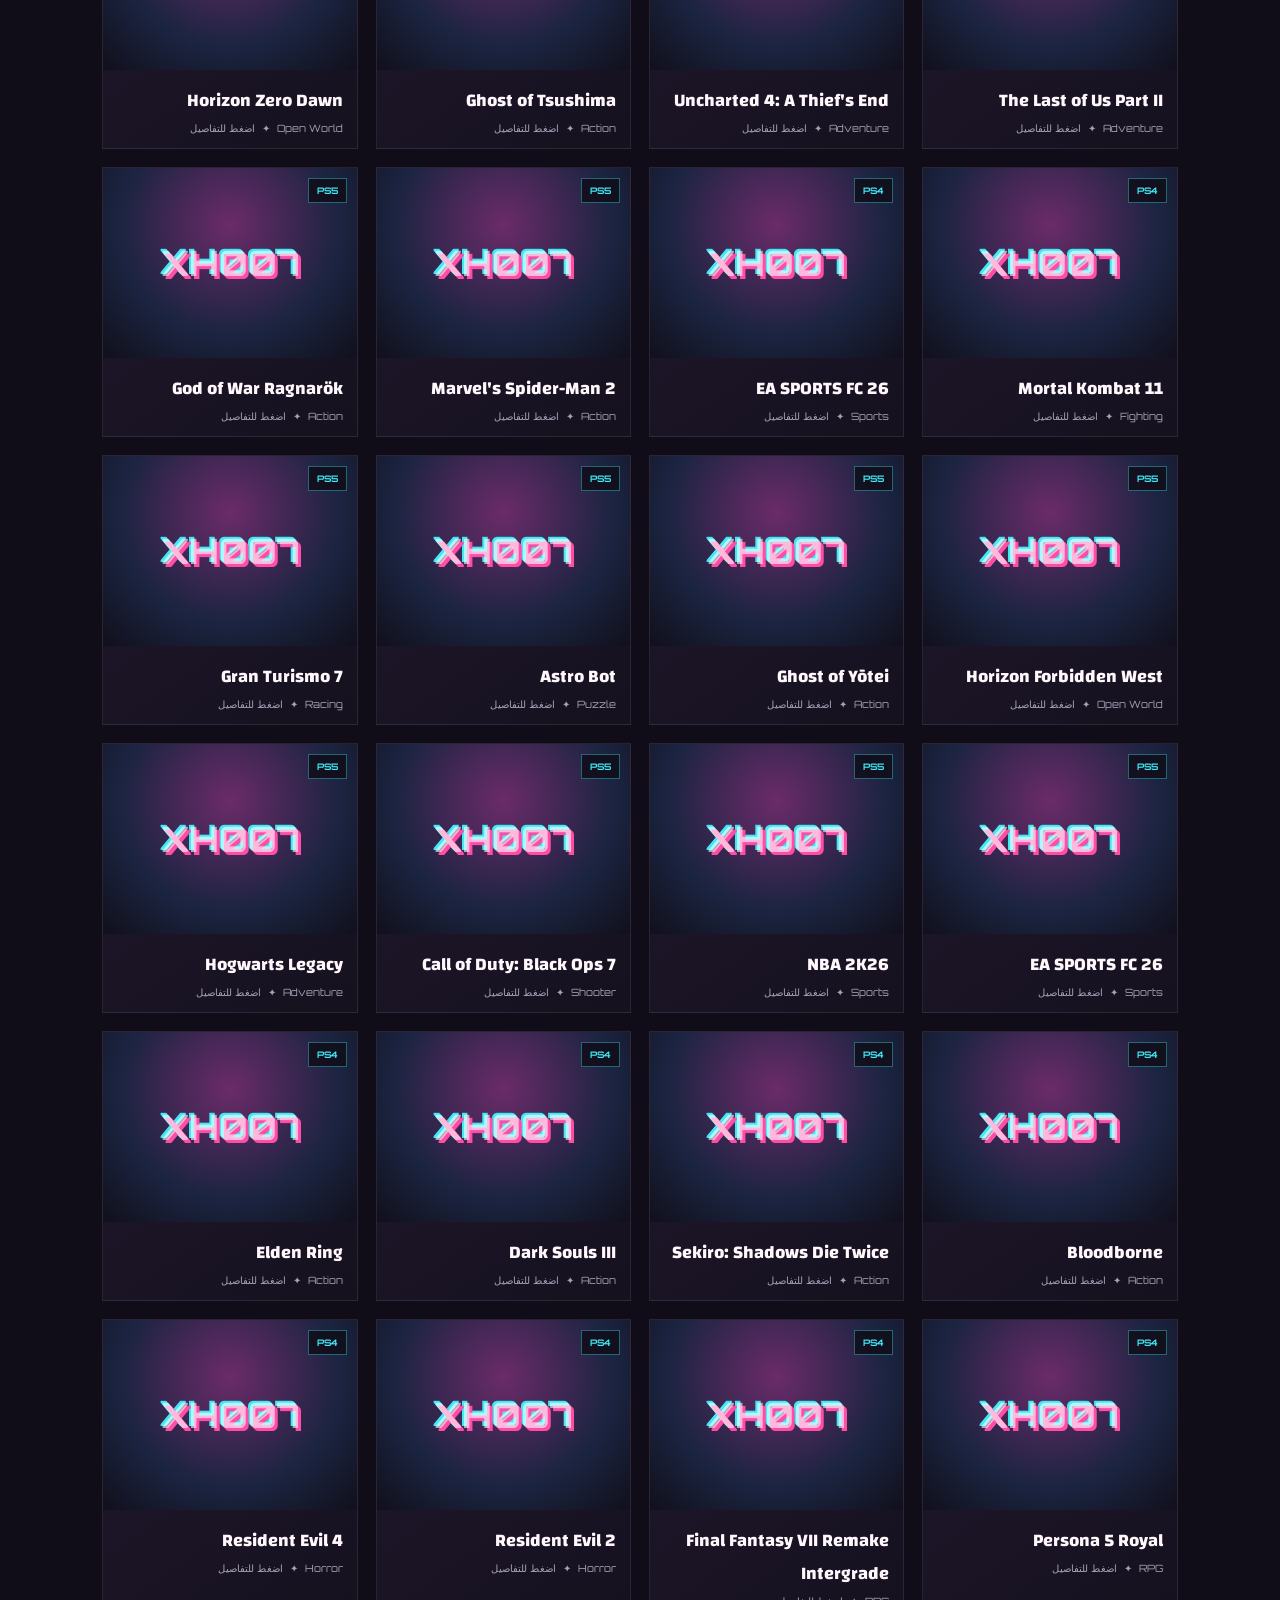
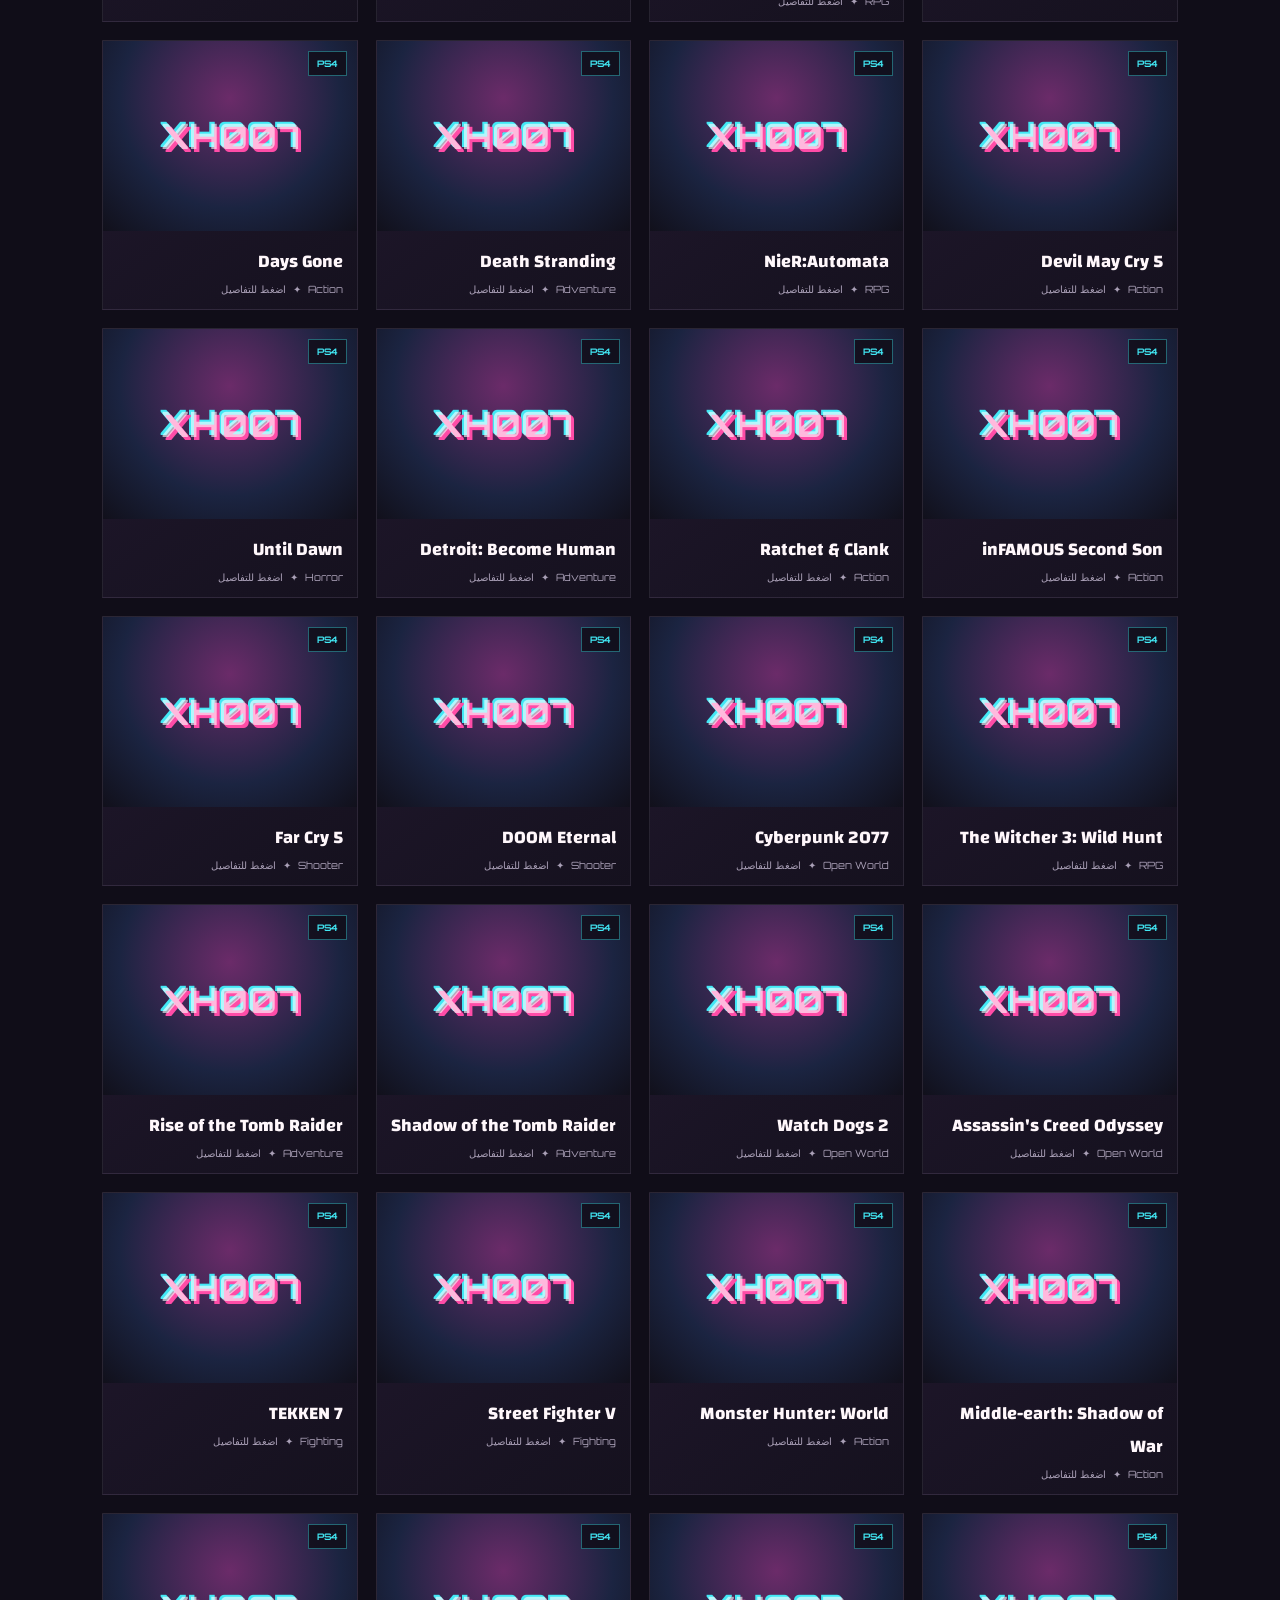
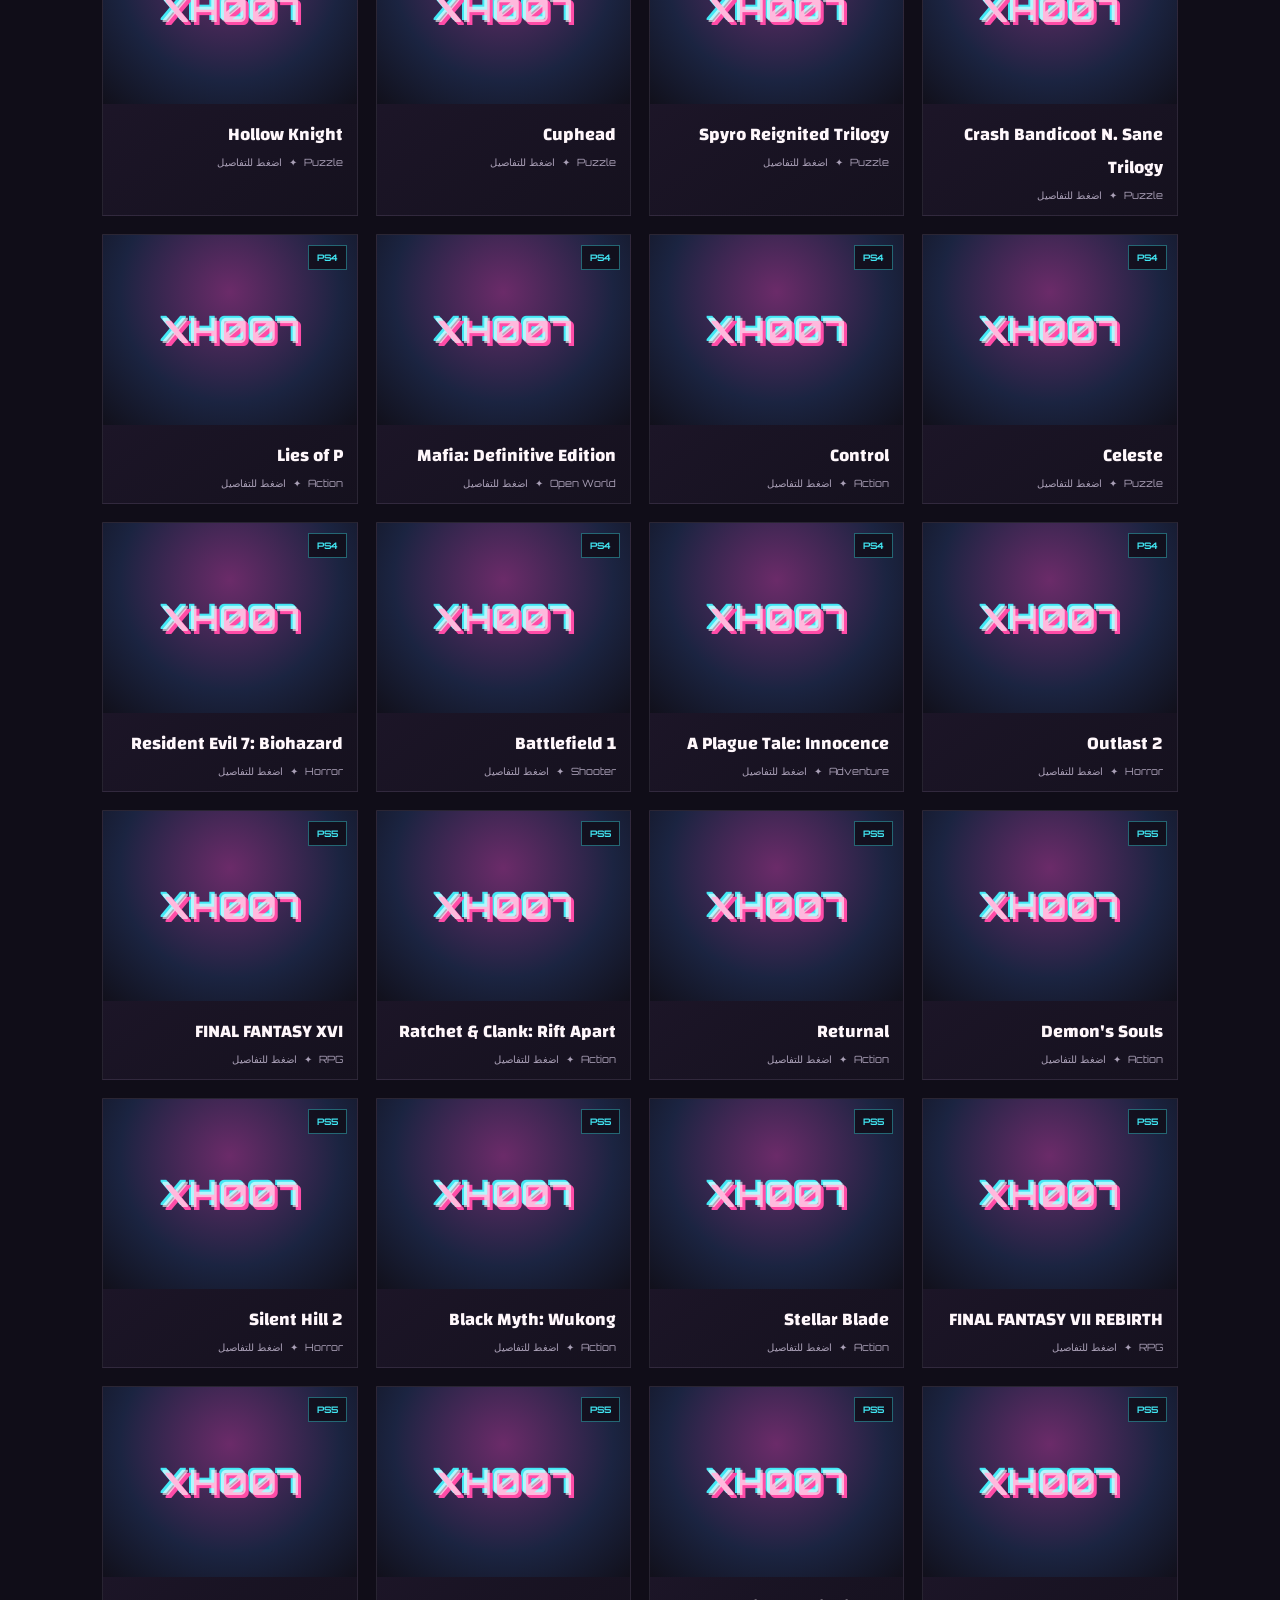
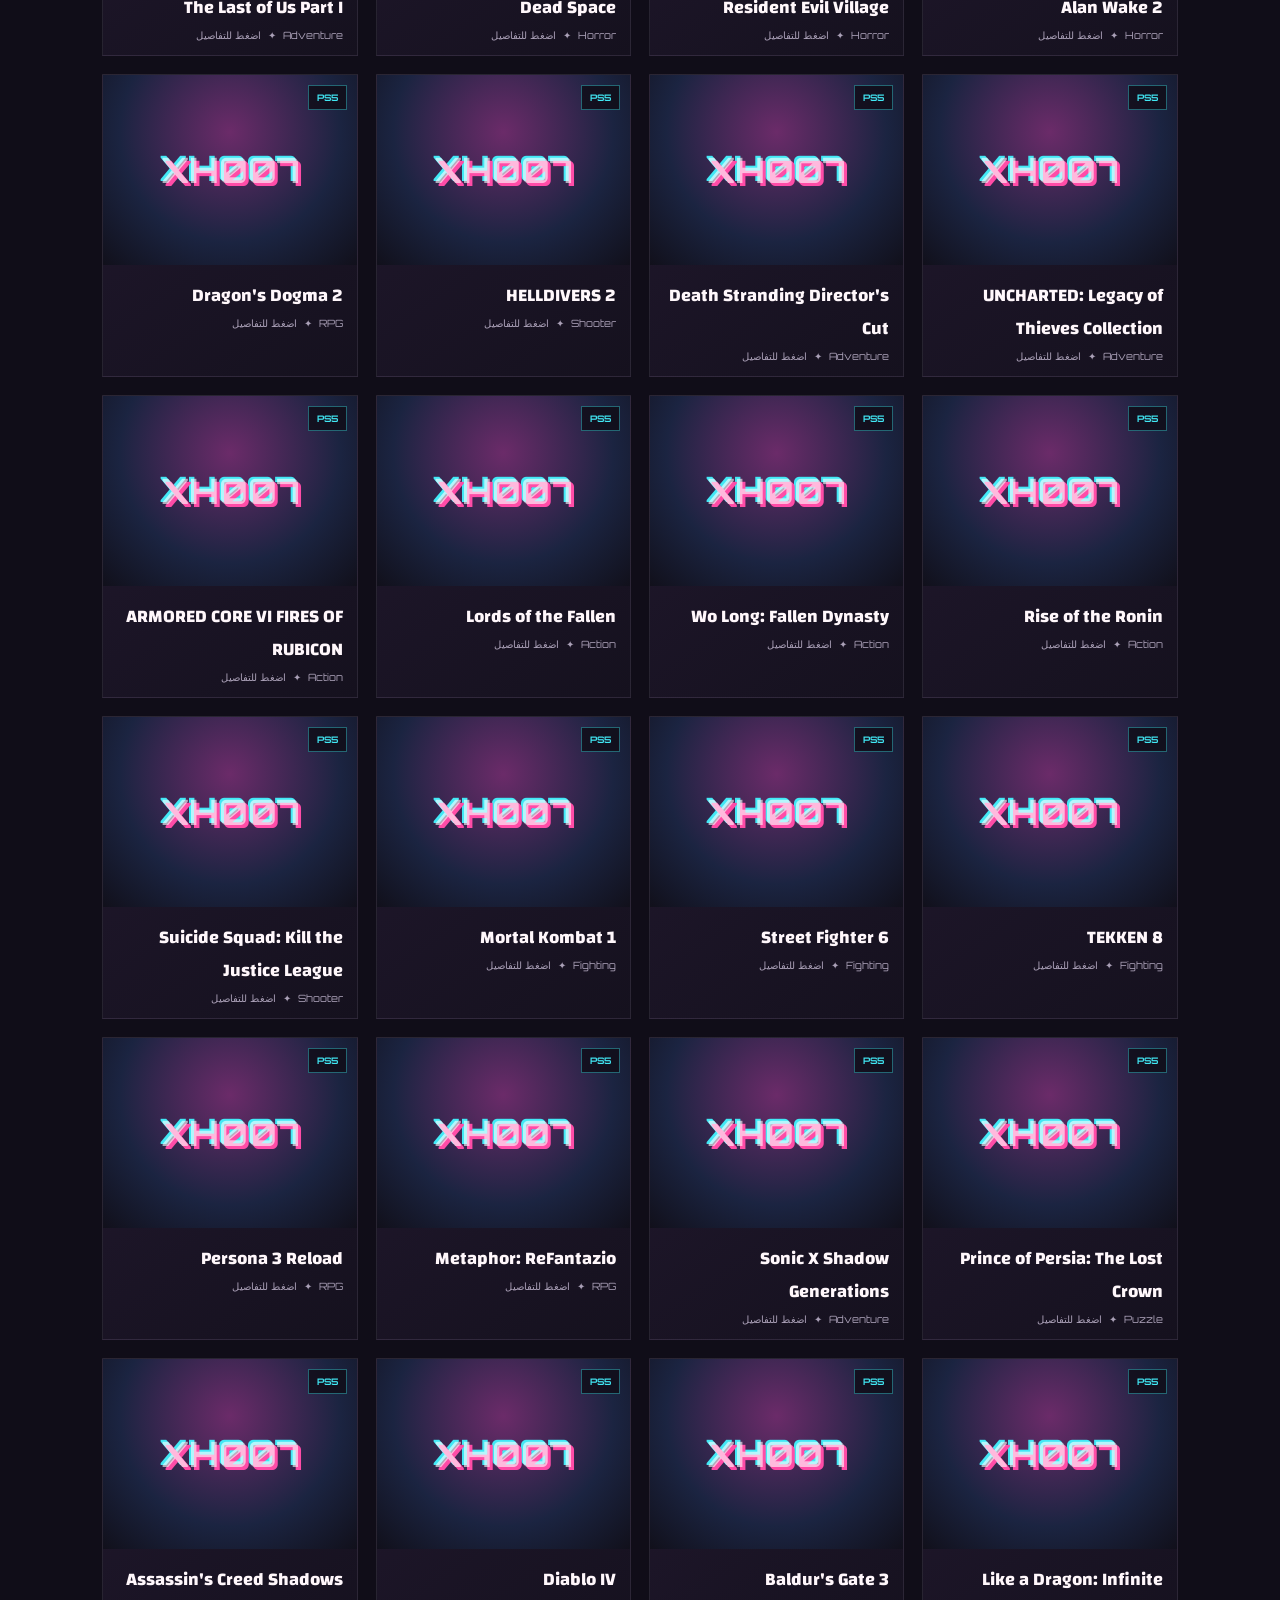
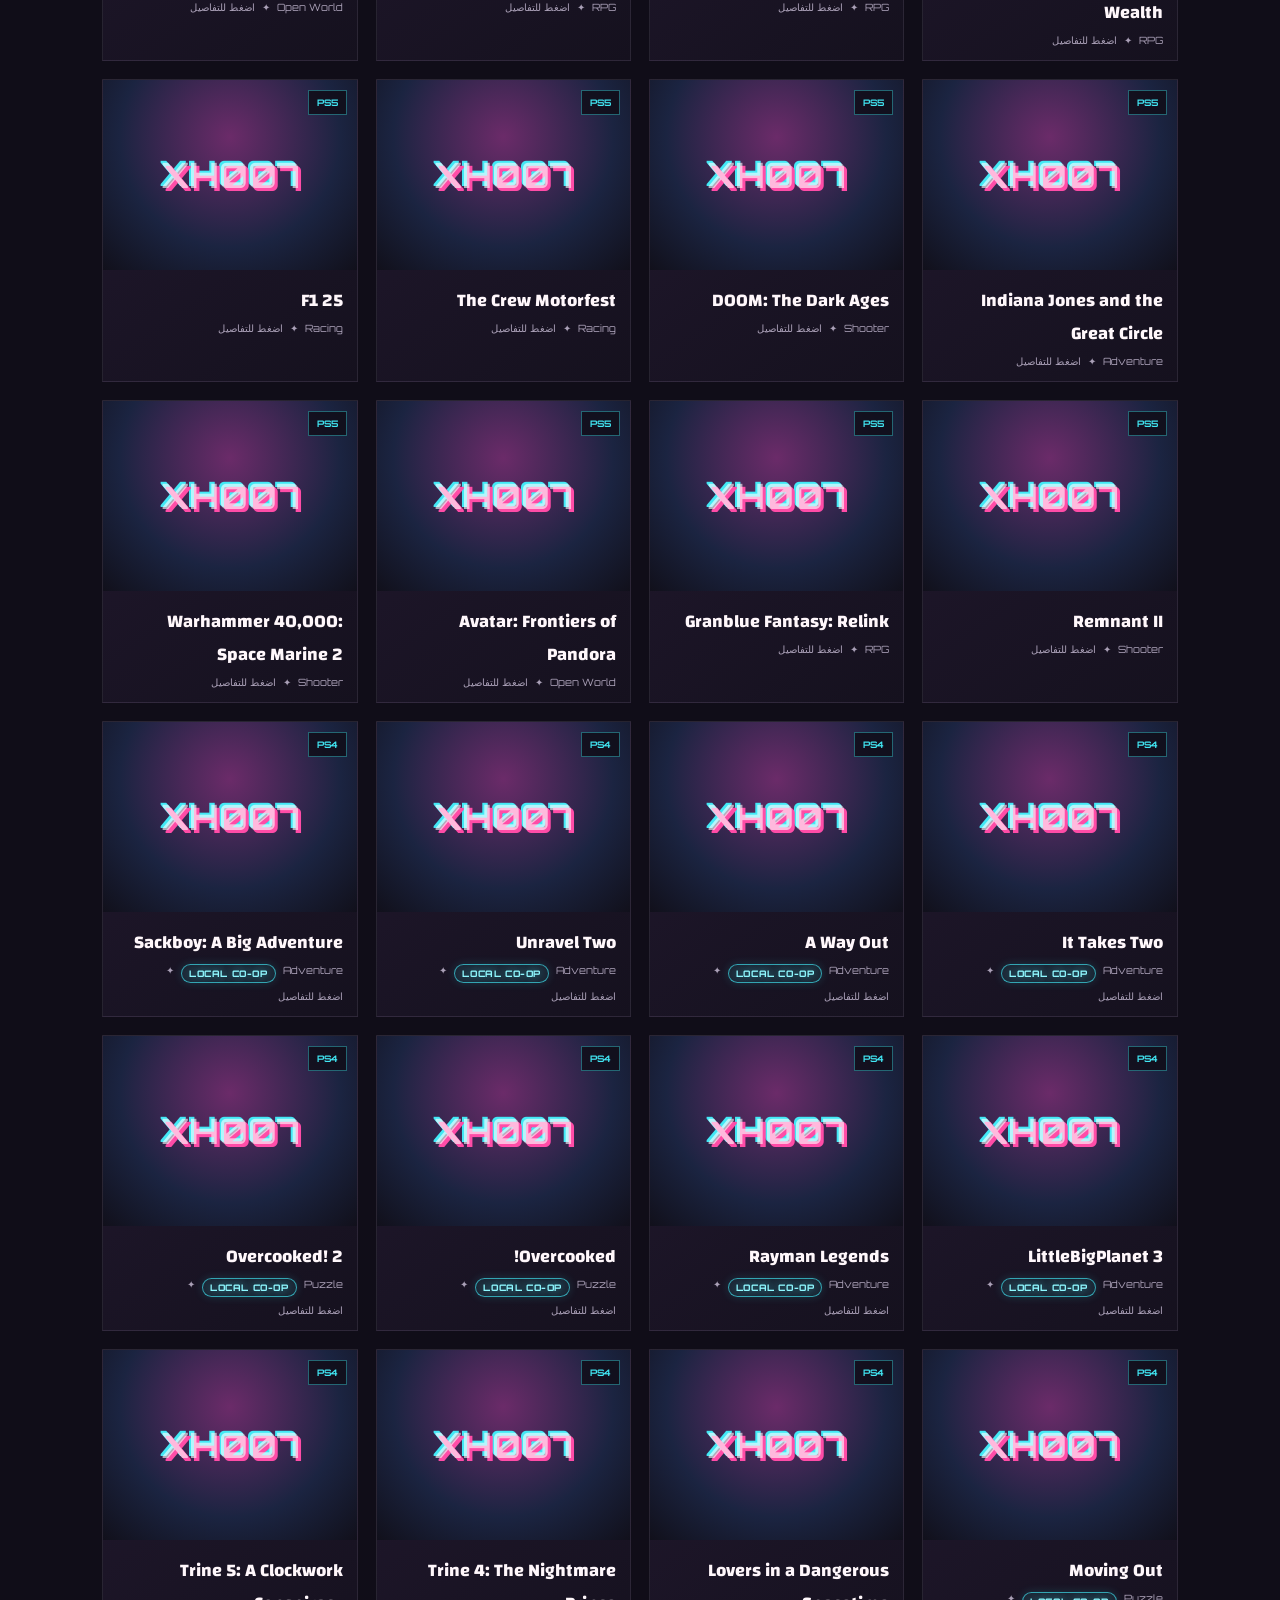
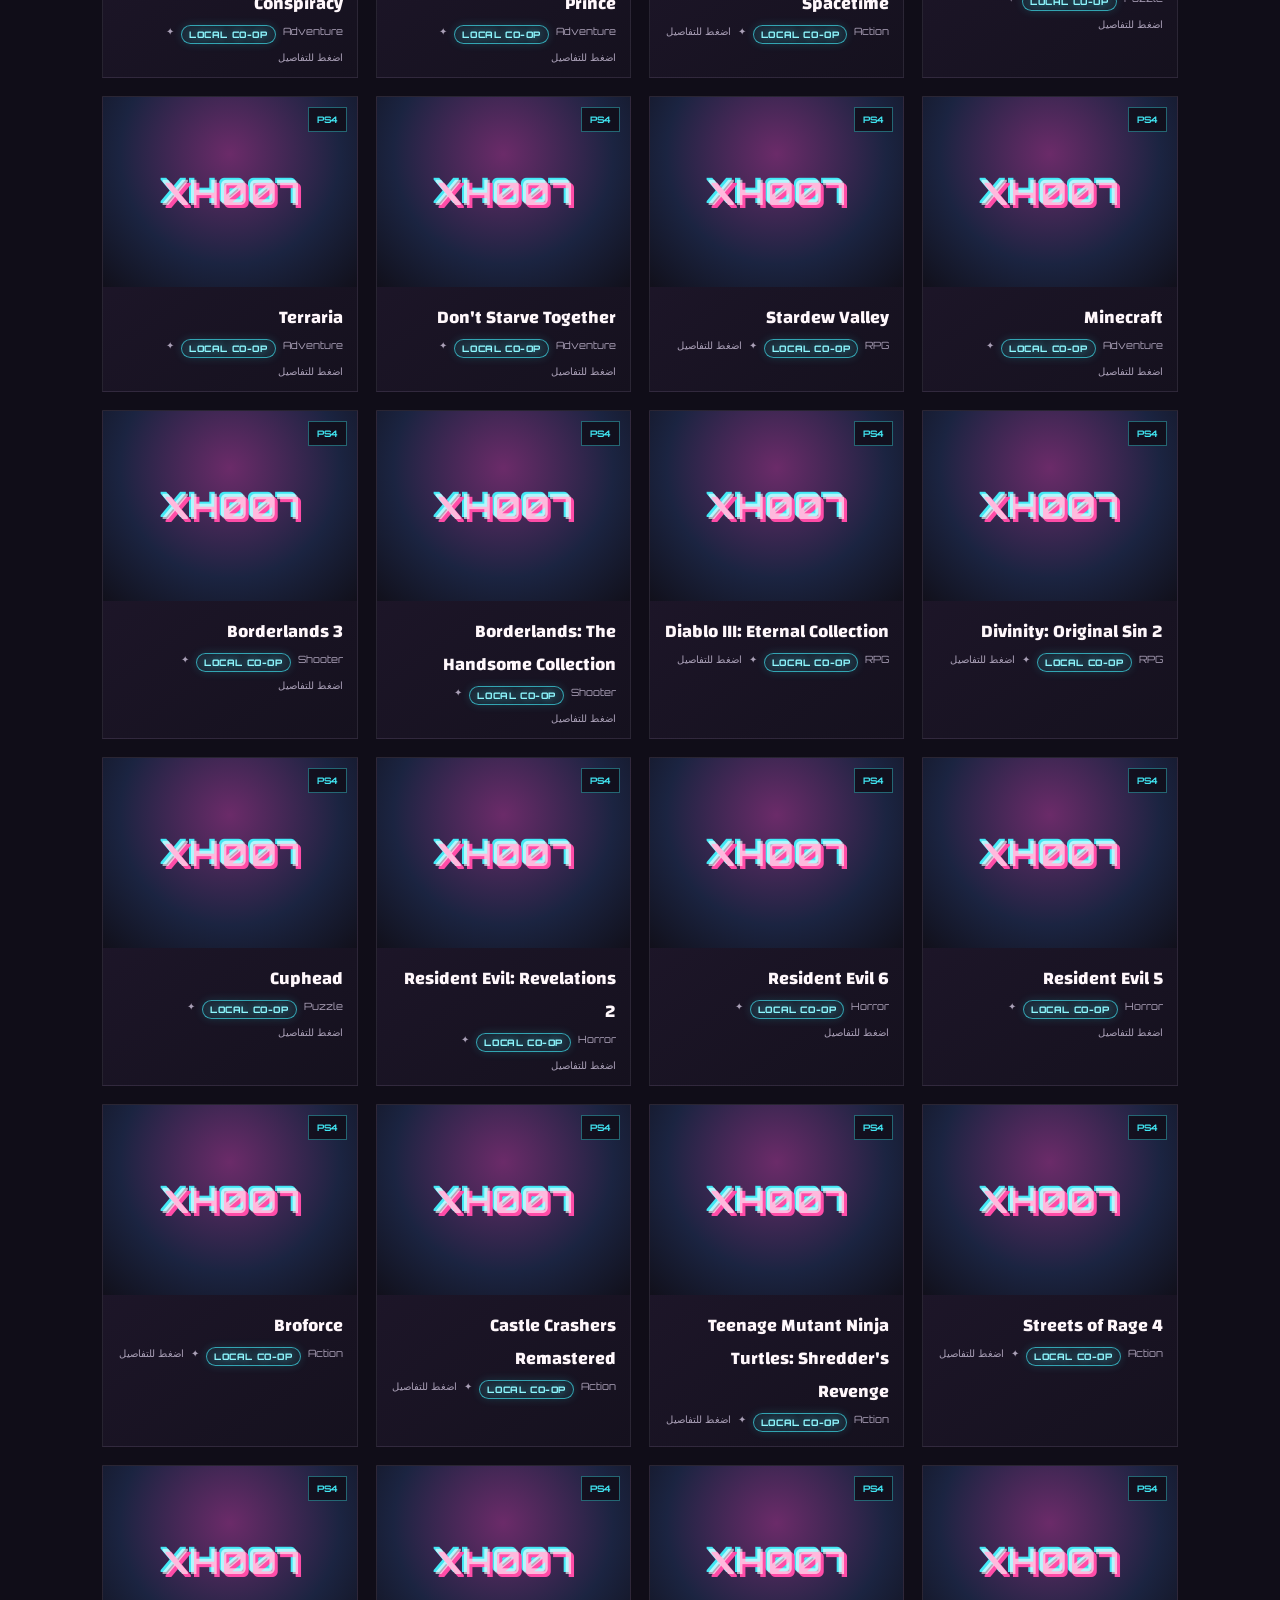
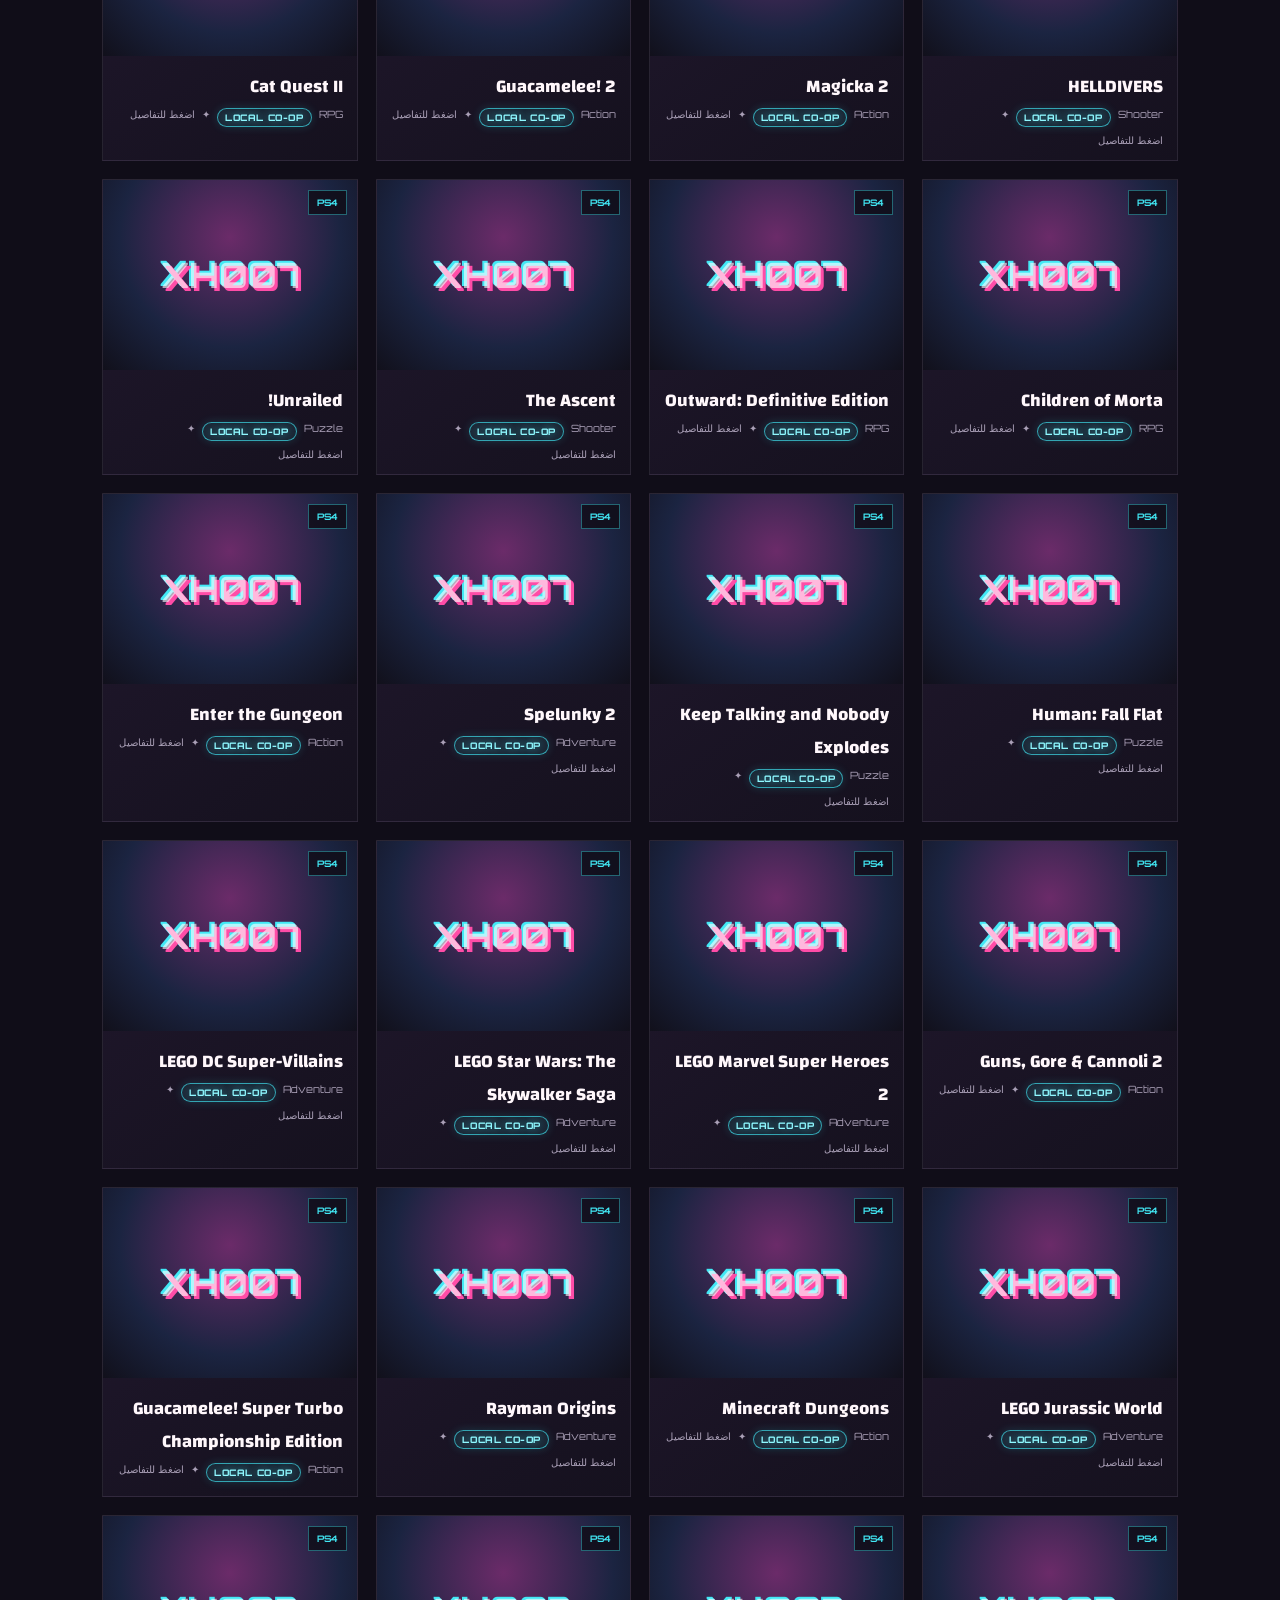
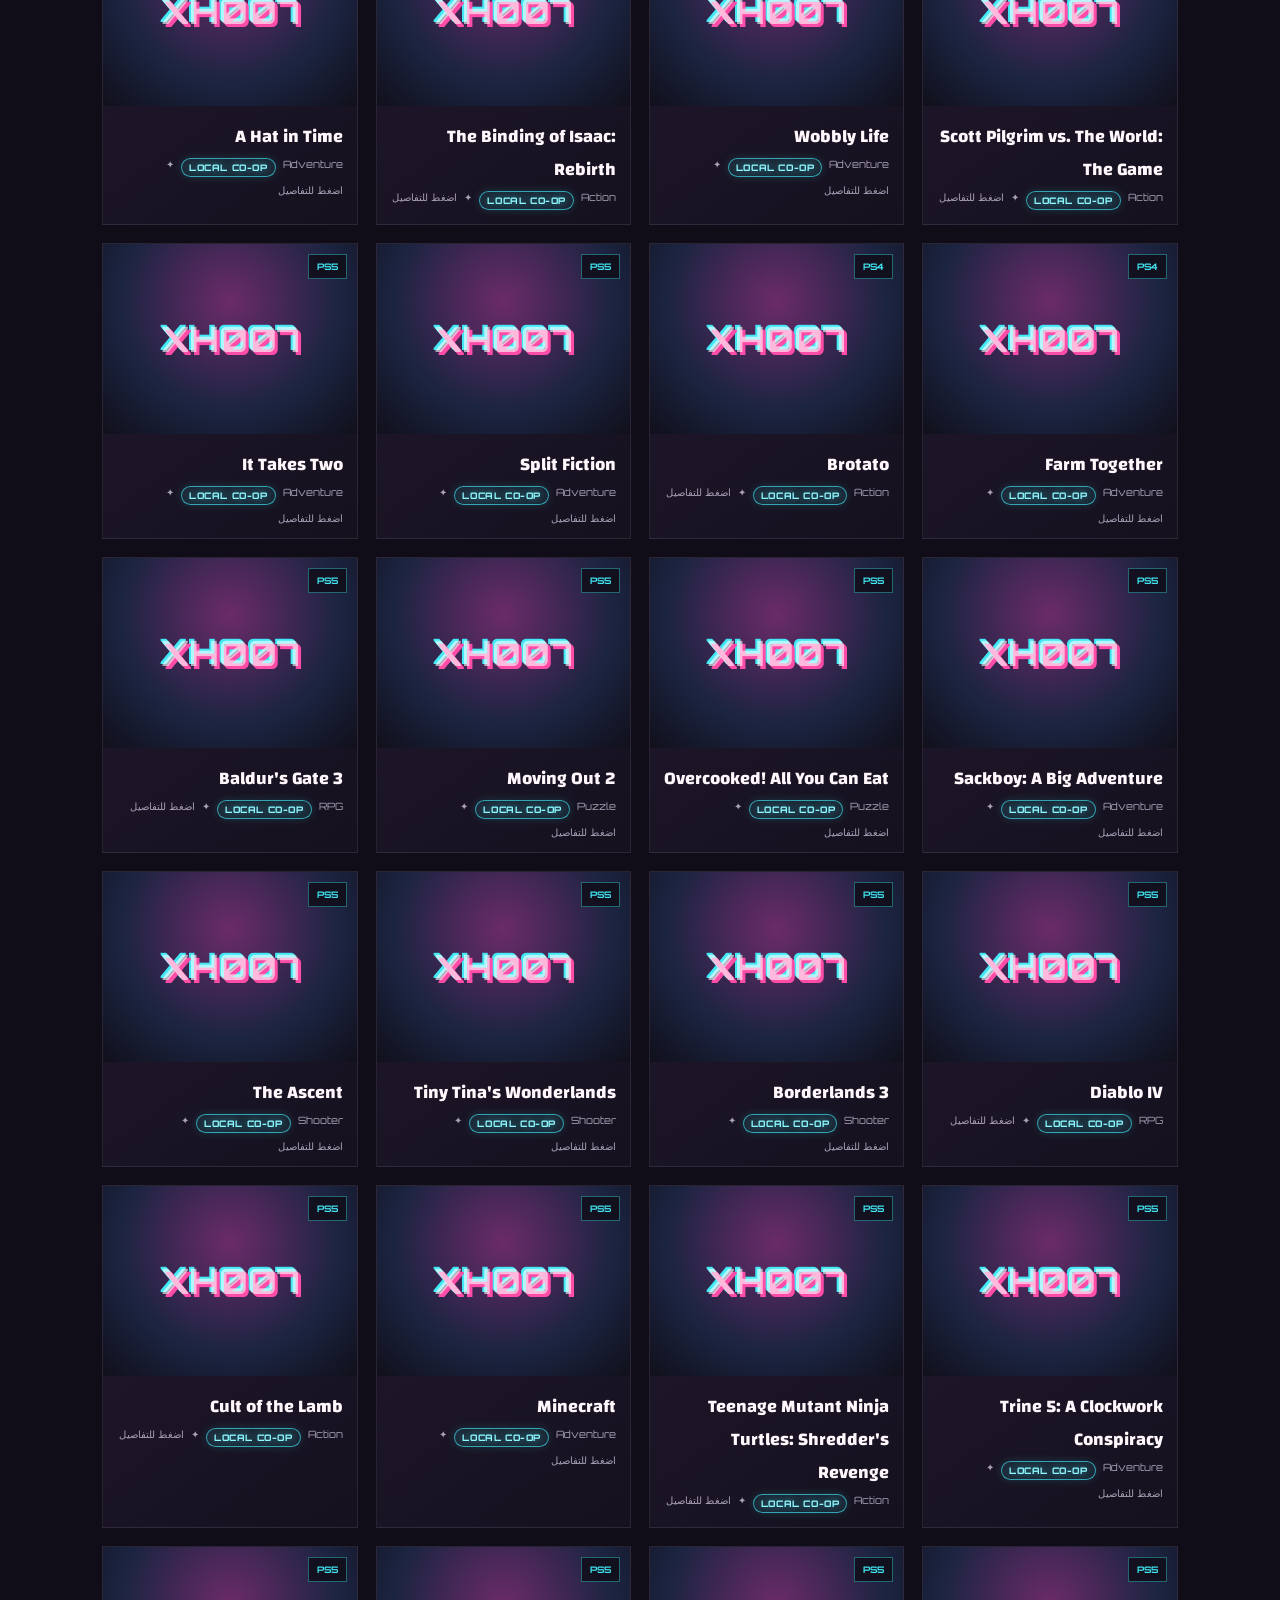
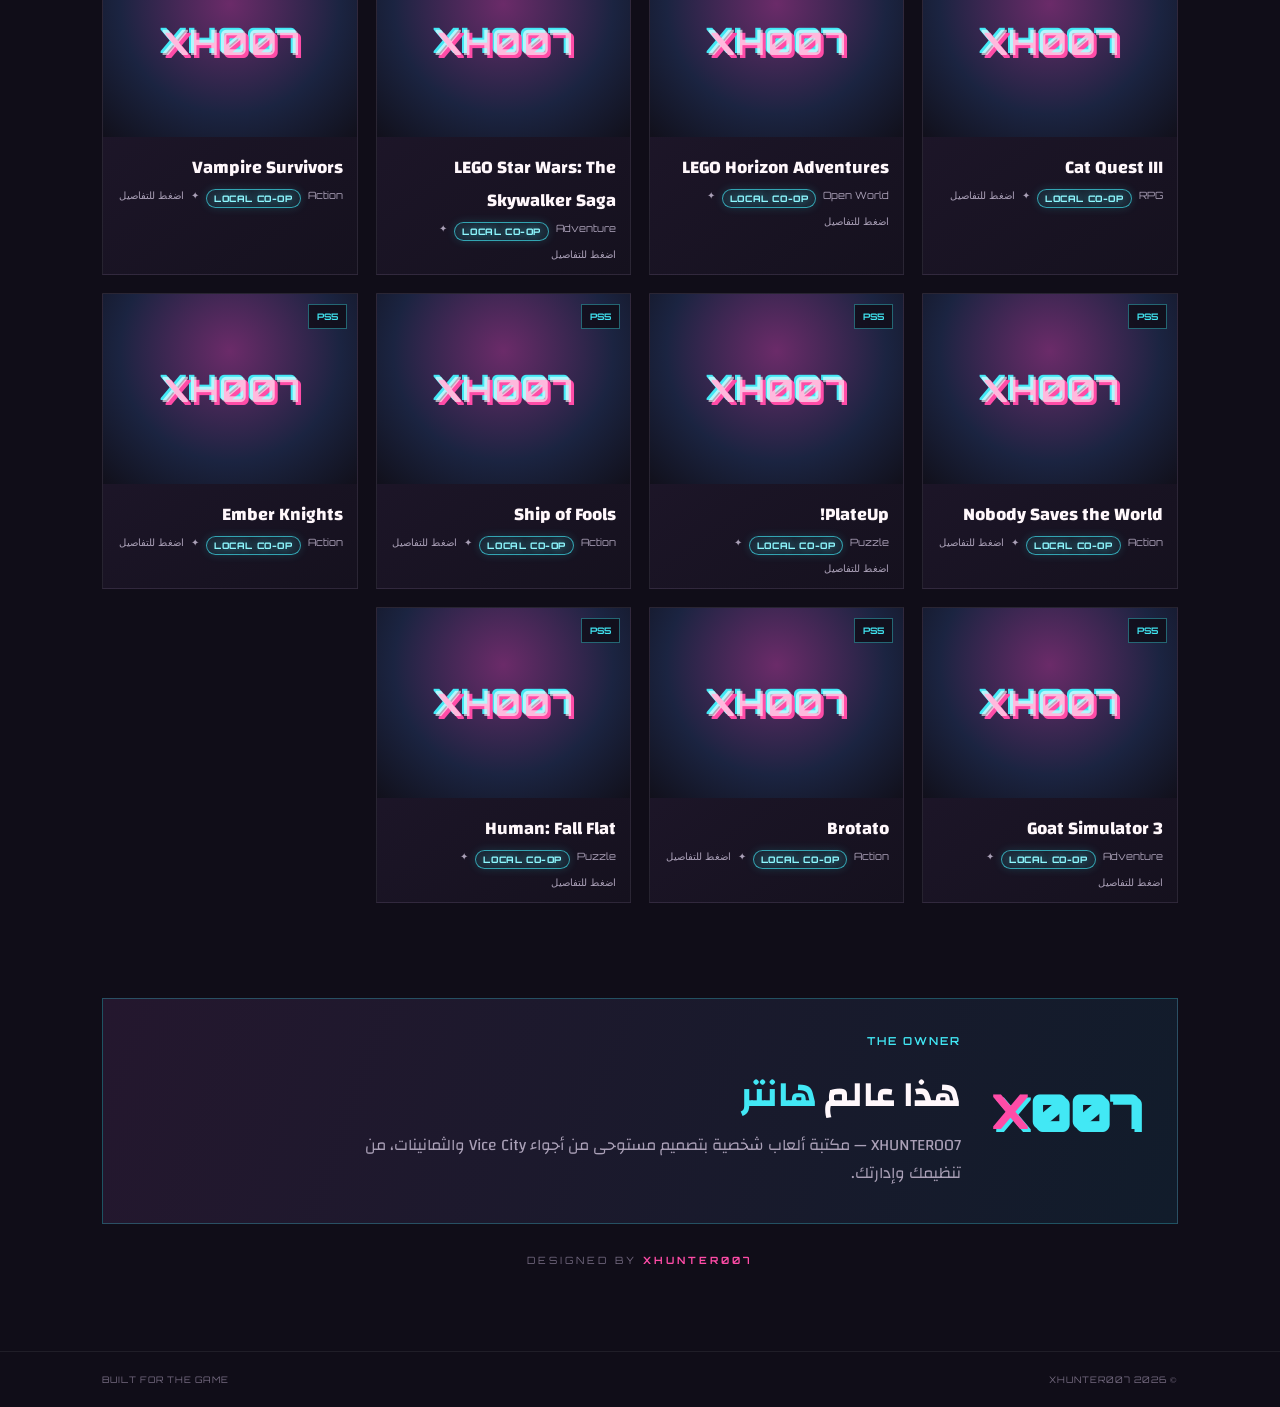
==== commit a1964890: "Refresh co-op catalog script cache" ====
--- a/index.html
+++ b/index.html
@@ -92,6 +92,6 @@
   </dialog>
   <dialog id="detailsDialog" class="modal details-modal"><div class="modal-head"><div><p class="eyebrow">XHUNTER007 GAME INFO</p><h2 id="detailsTitle">تفاصيل اللعبة</h2></div><button class="close-btn" id="closeDetails" aria-label="إغلاق">×</button></div><div class="details-content"><img id="detailsCover" class="details-cover" alt="غلاف اللعبة" hidden><div class="details-platform" id="detailsPlatform"></div><p id="detailsGenre" class="game-meta"></p><p id="detailsDescription" class="details-description"></p><a id="detailsLink" class="btn btn-primary" href="#" target="_blank" rel="noopener noreferrer" hidden>فتح رابط اللعبة ↗</a><p id="detailsNoLink" class="muted">لم تتم إضافة رابط لهذه اللعبة بعد.</p></div></dialog>
   <div id="toast" class="toast" role="status"></div>
-  <script src="app.js?v=20261127-14"></script>
+  <script src="app.js?v=20261127-15"></script>
 </body>
 </html>
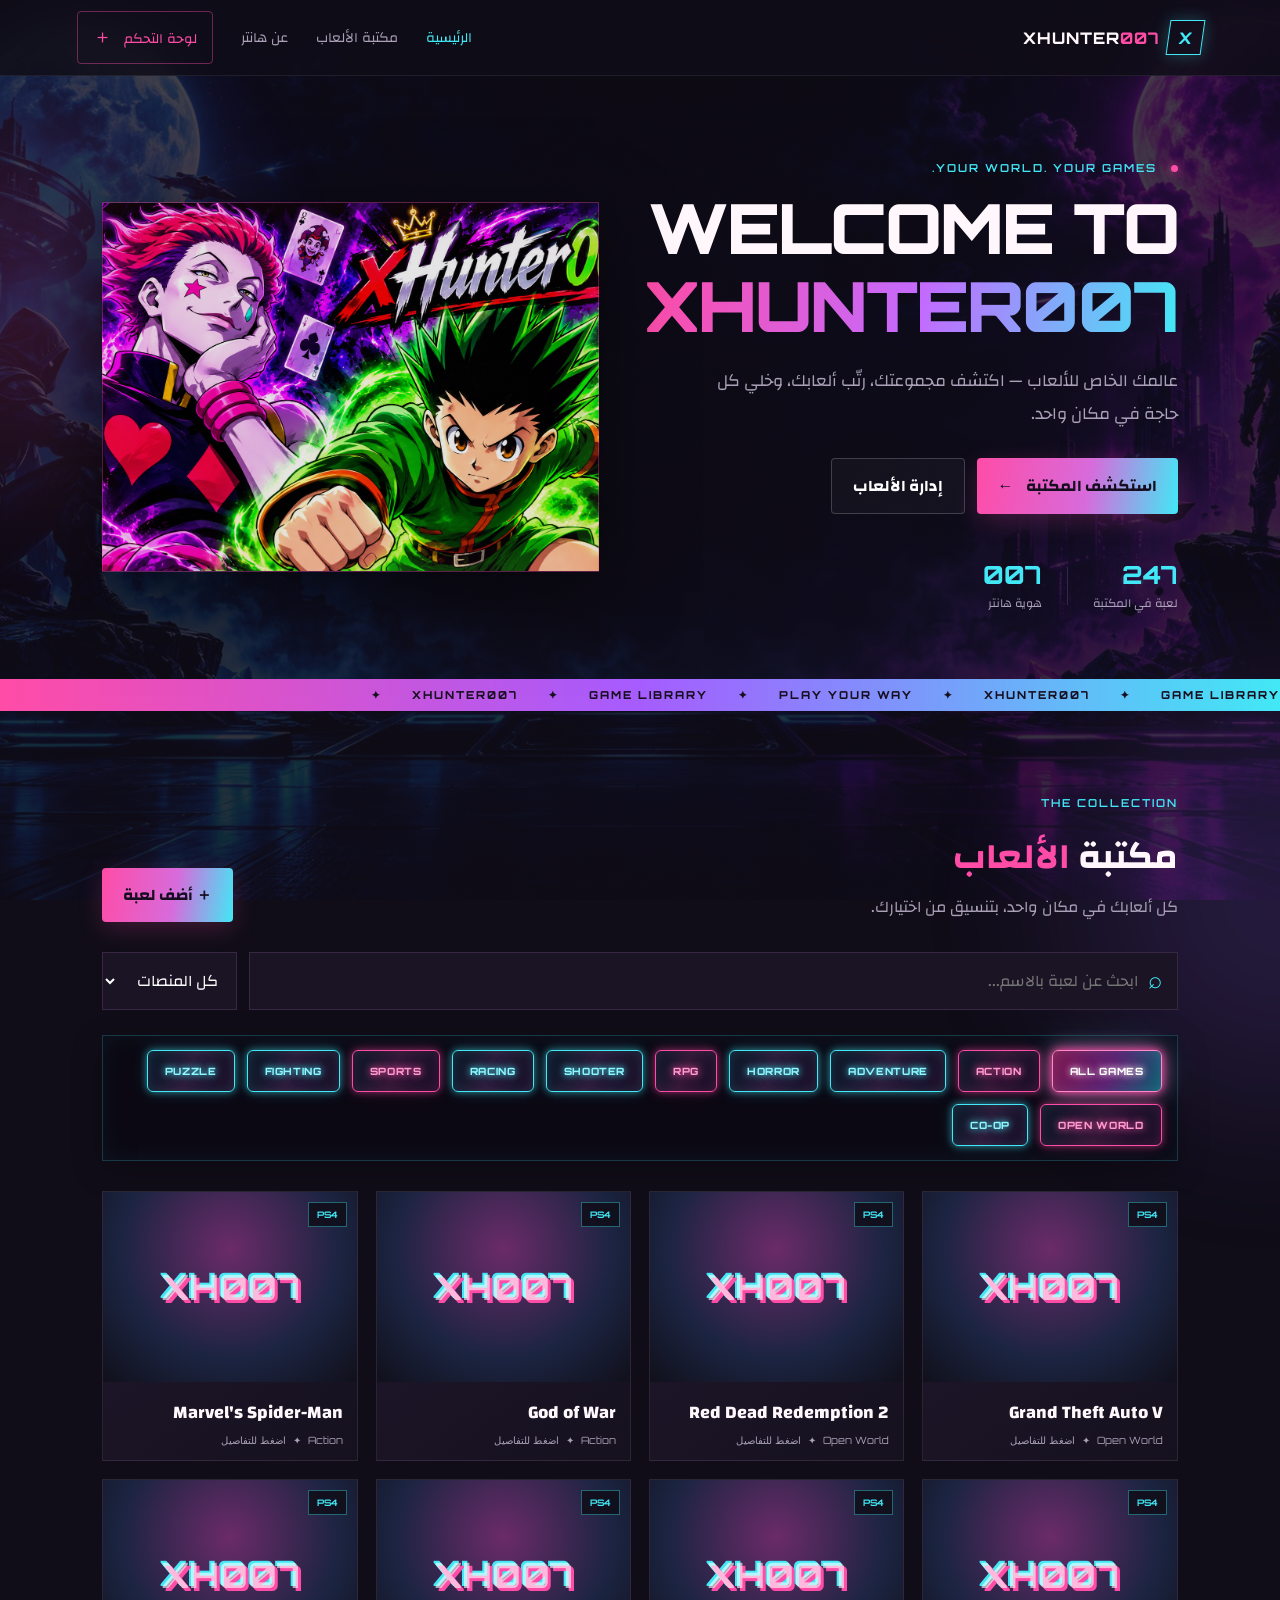
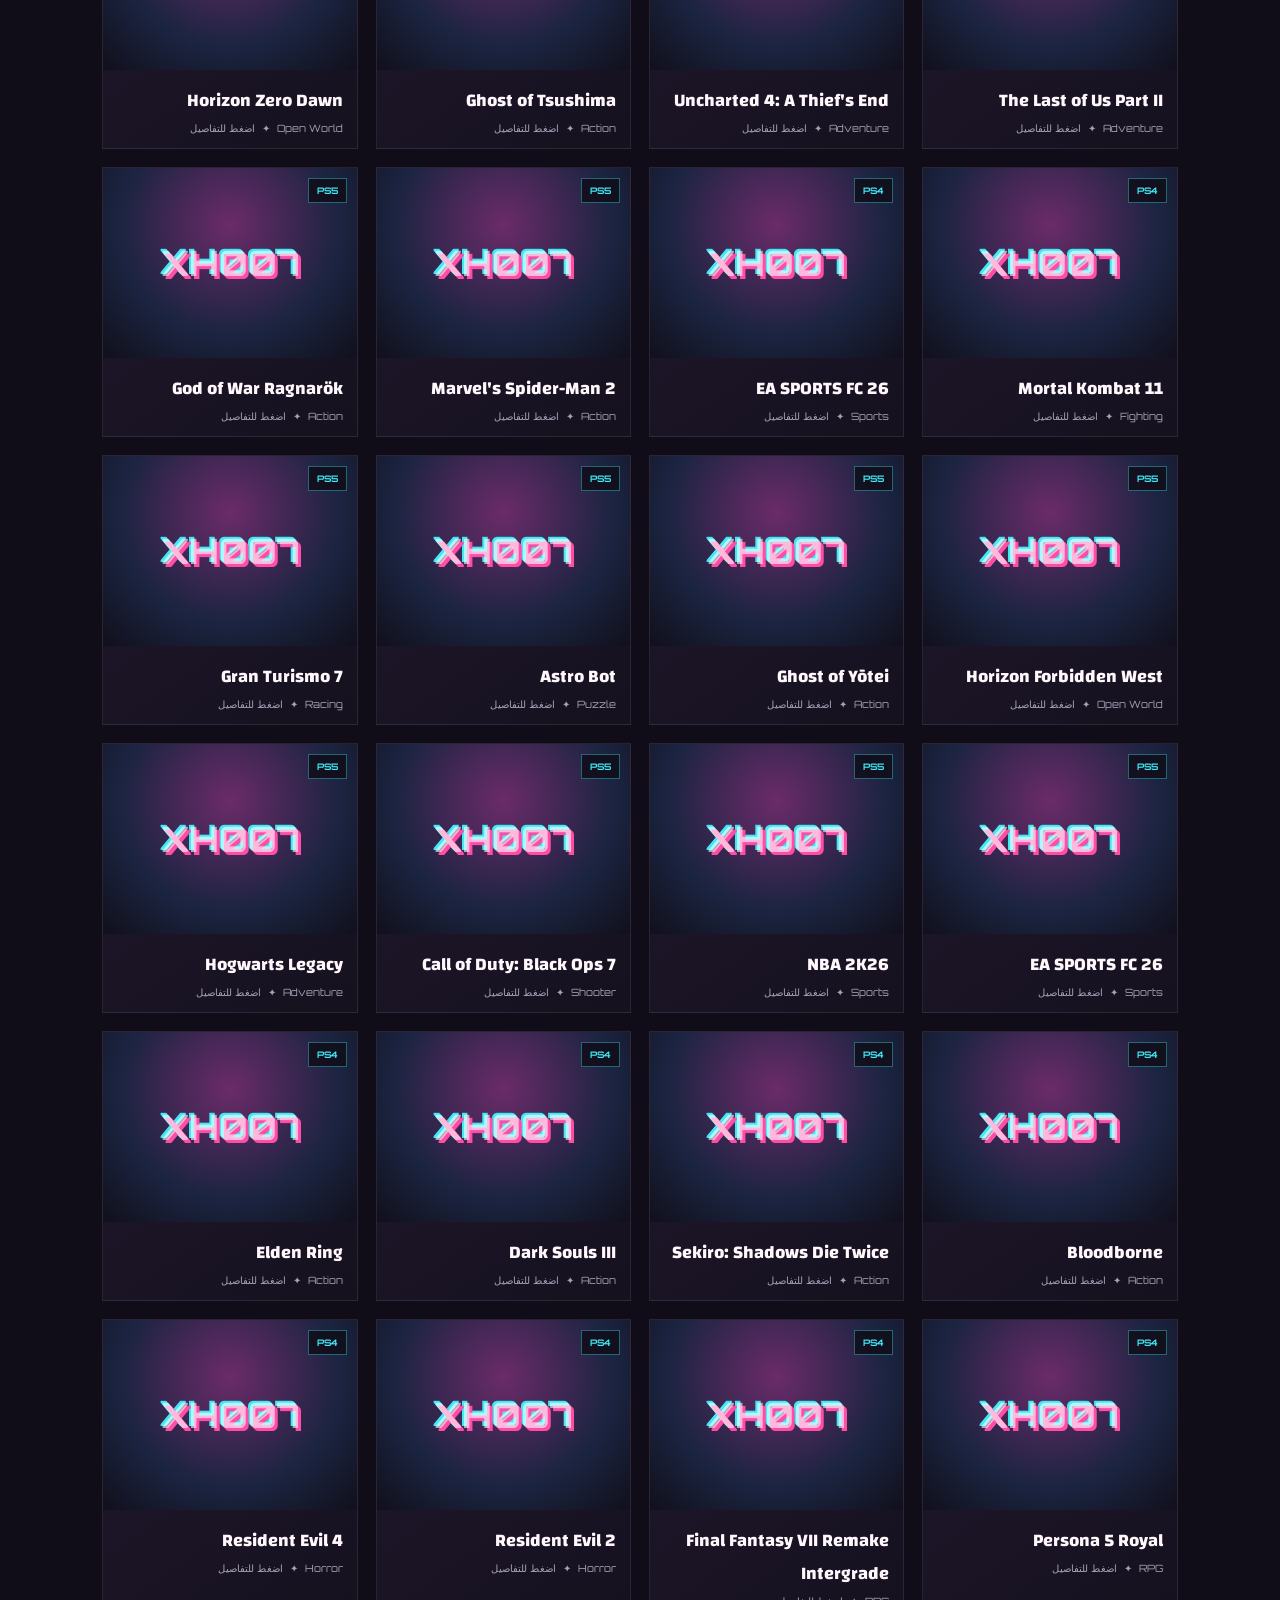
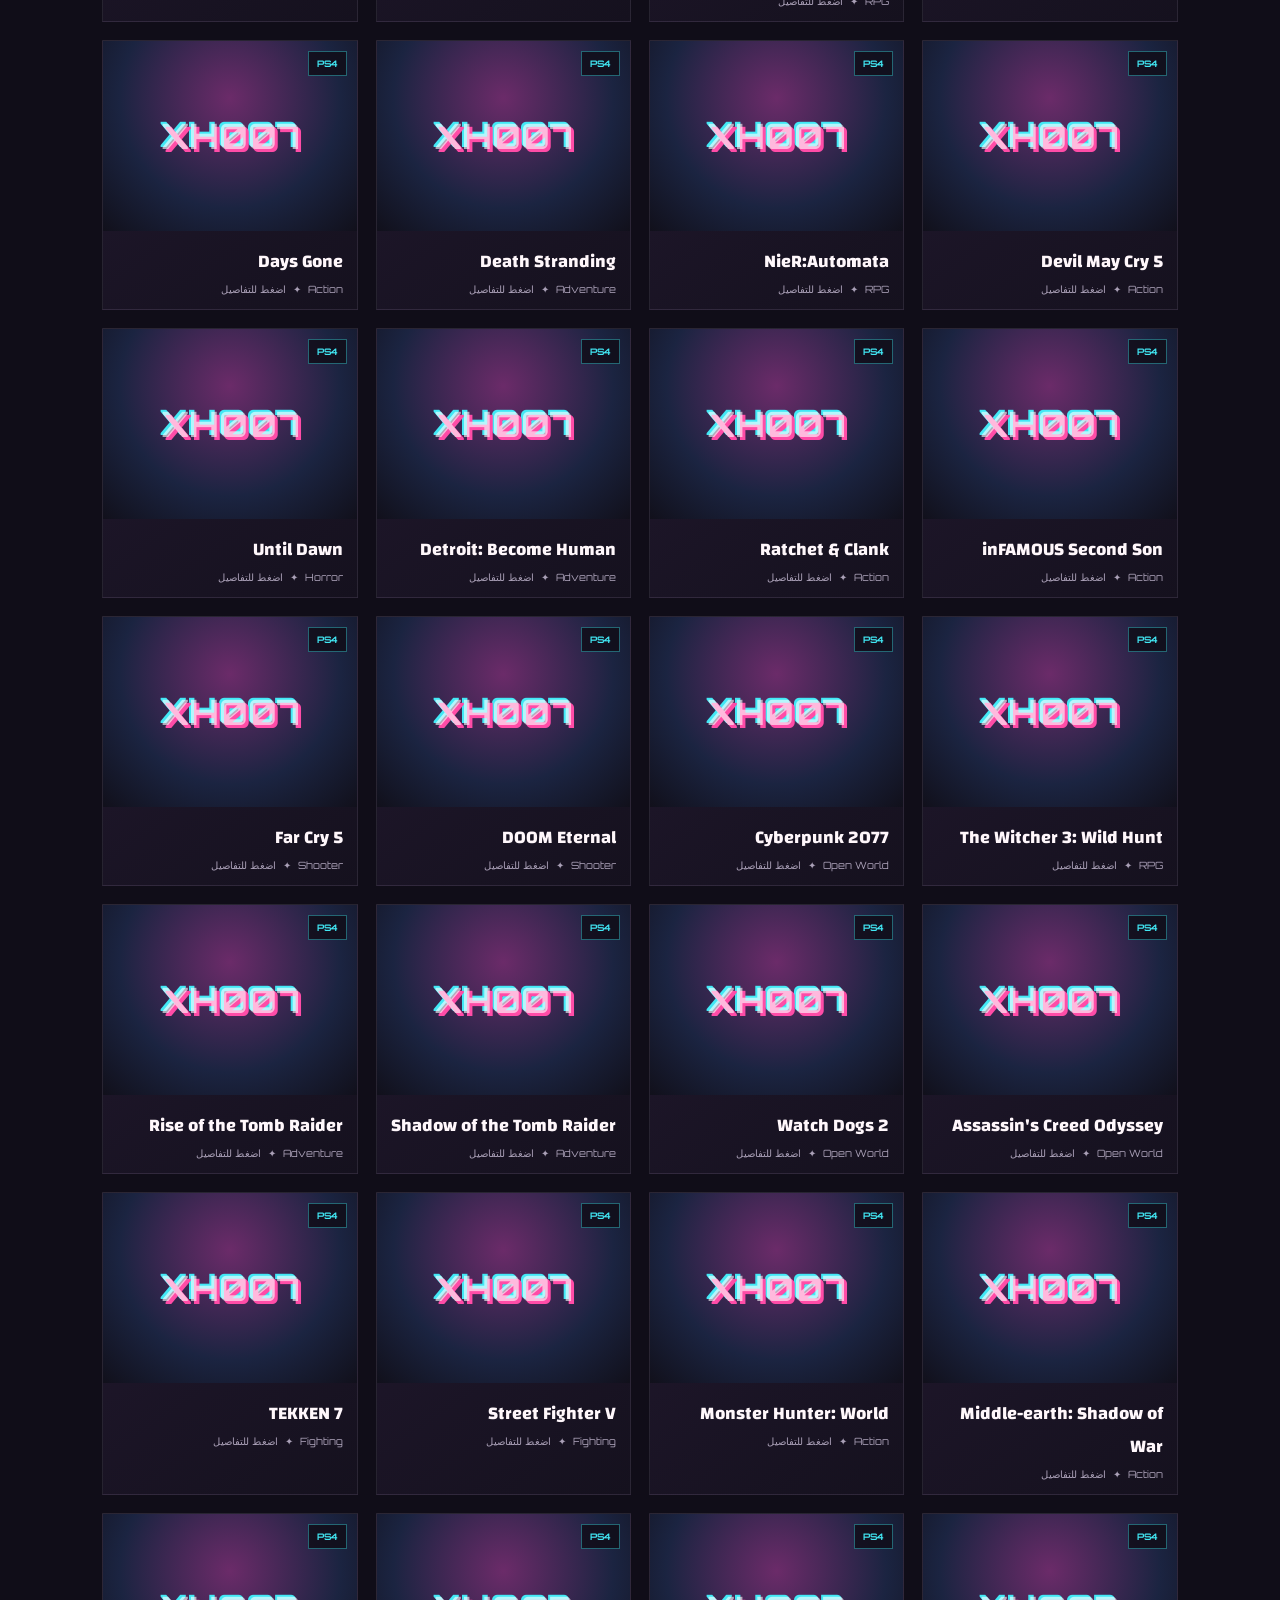
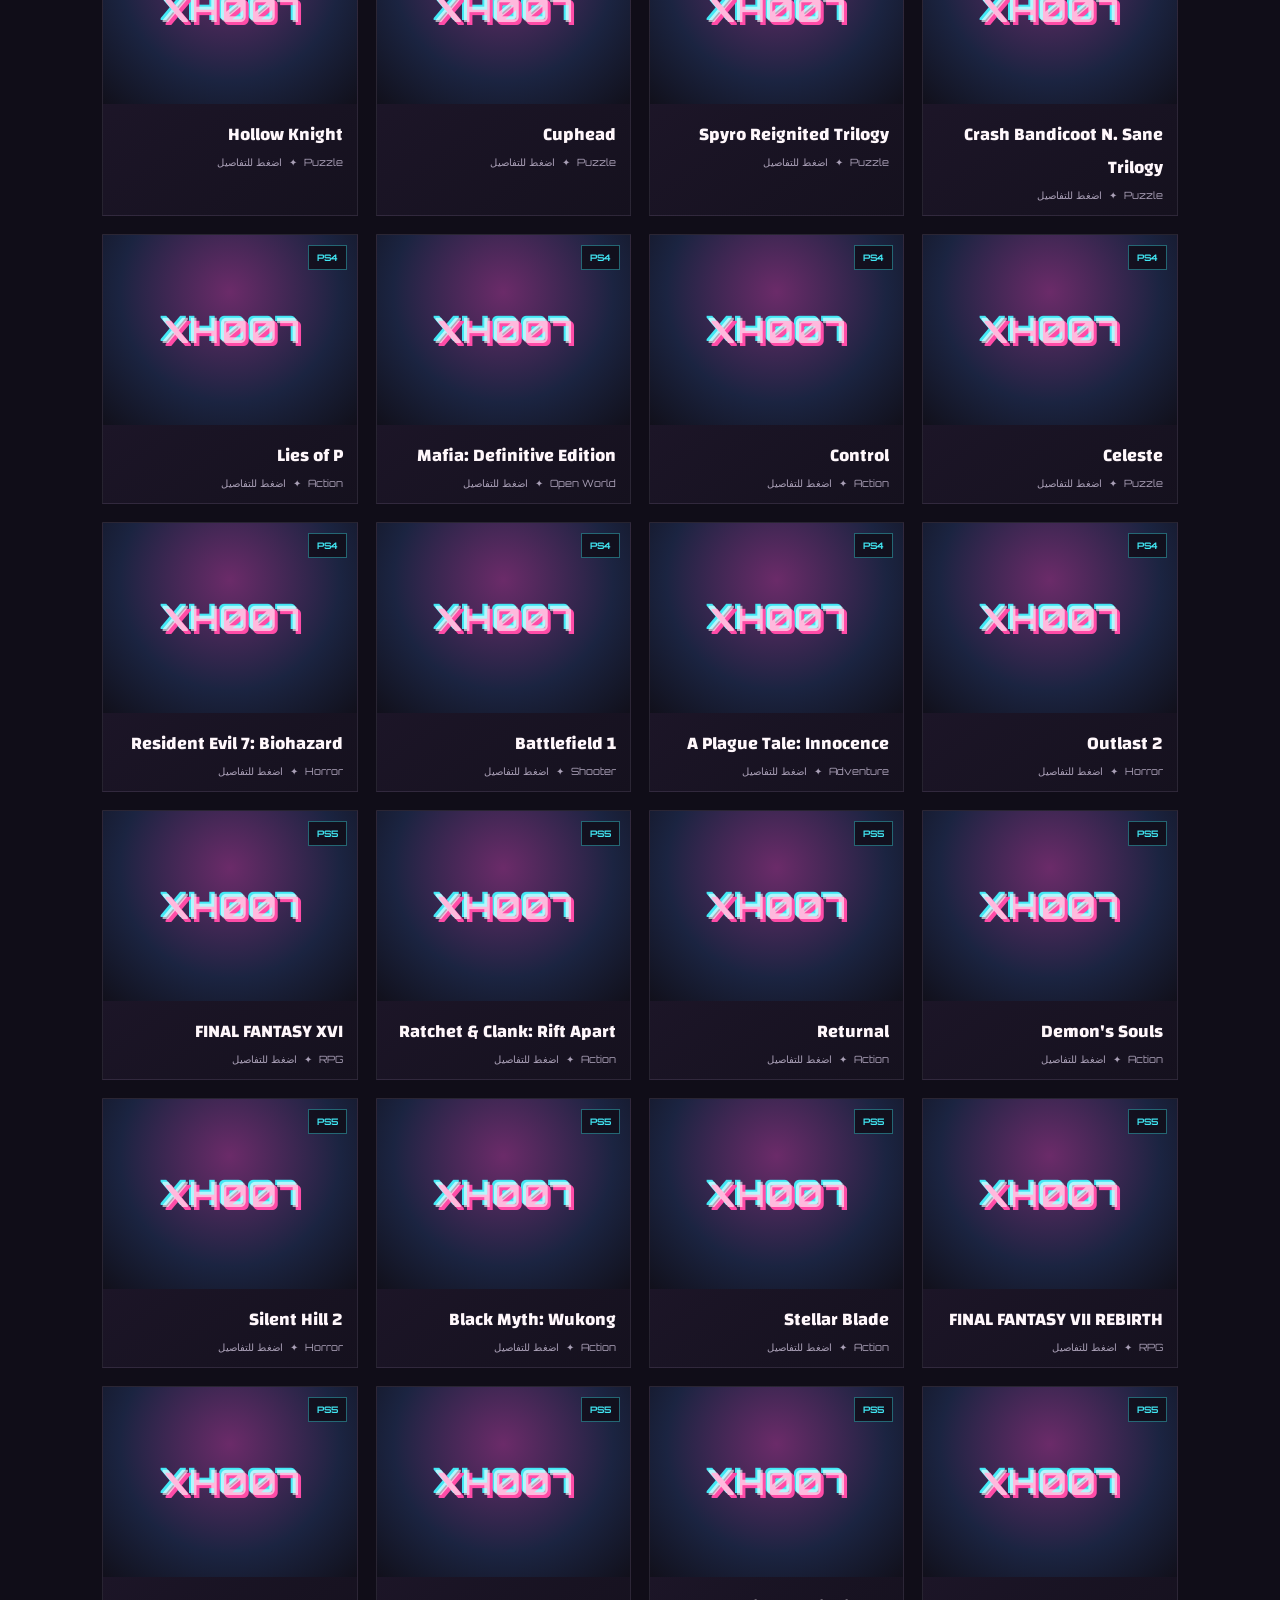
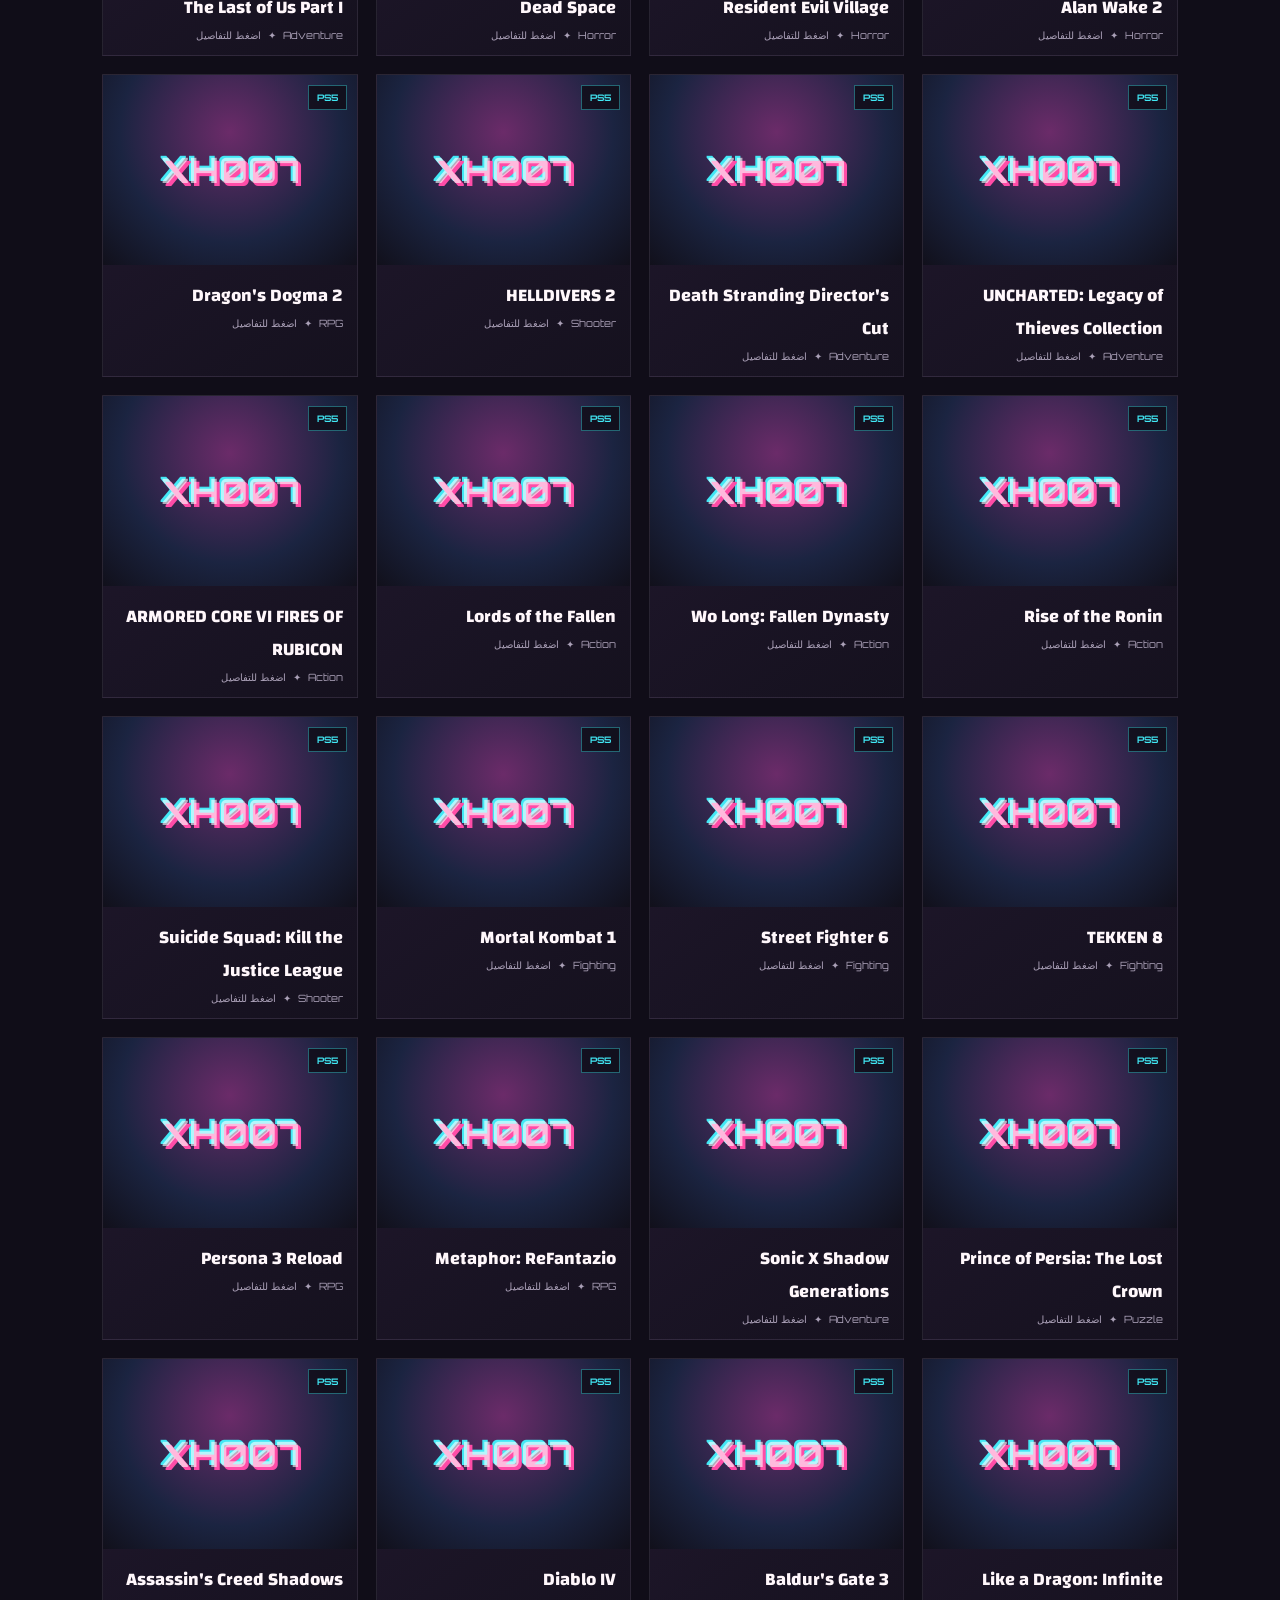
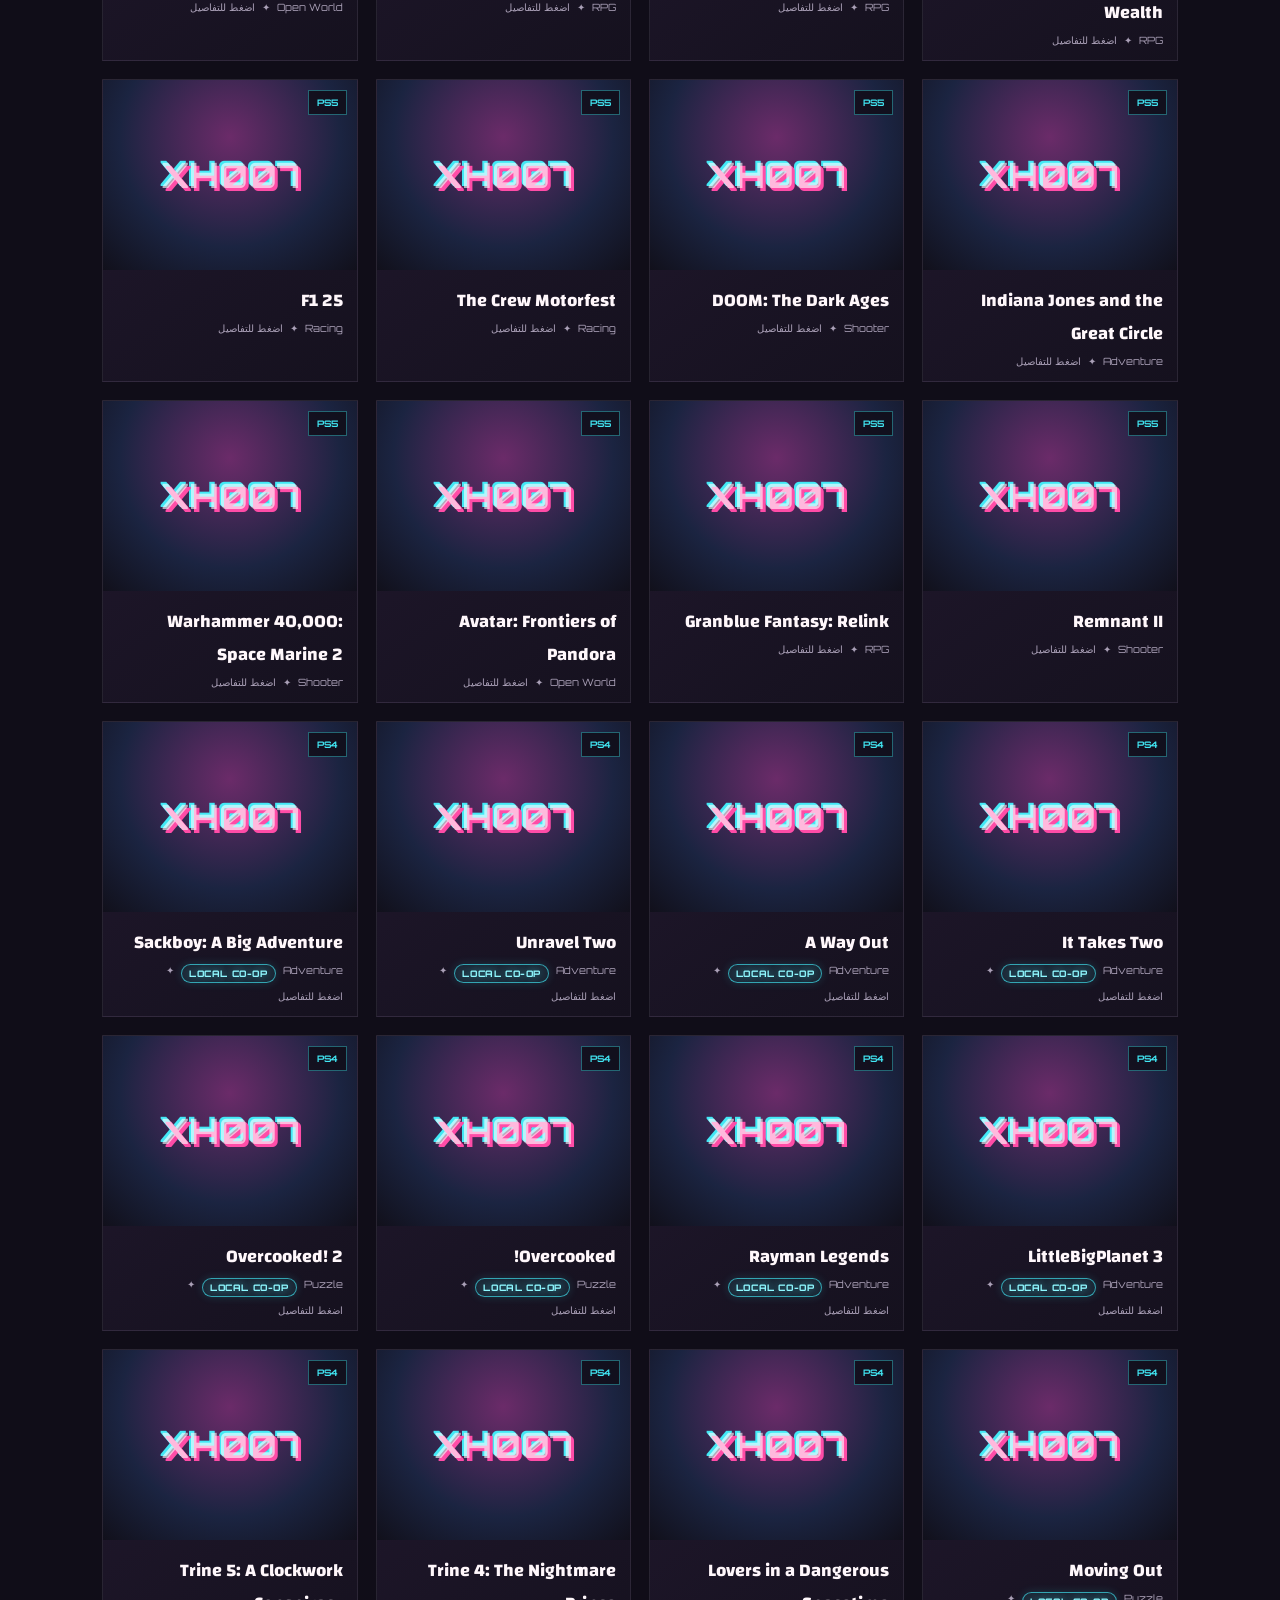
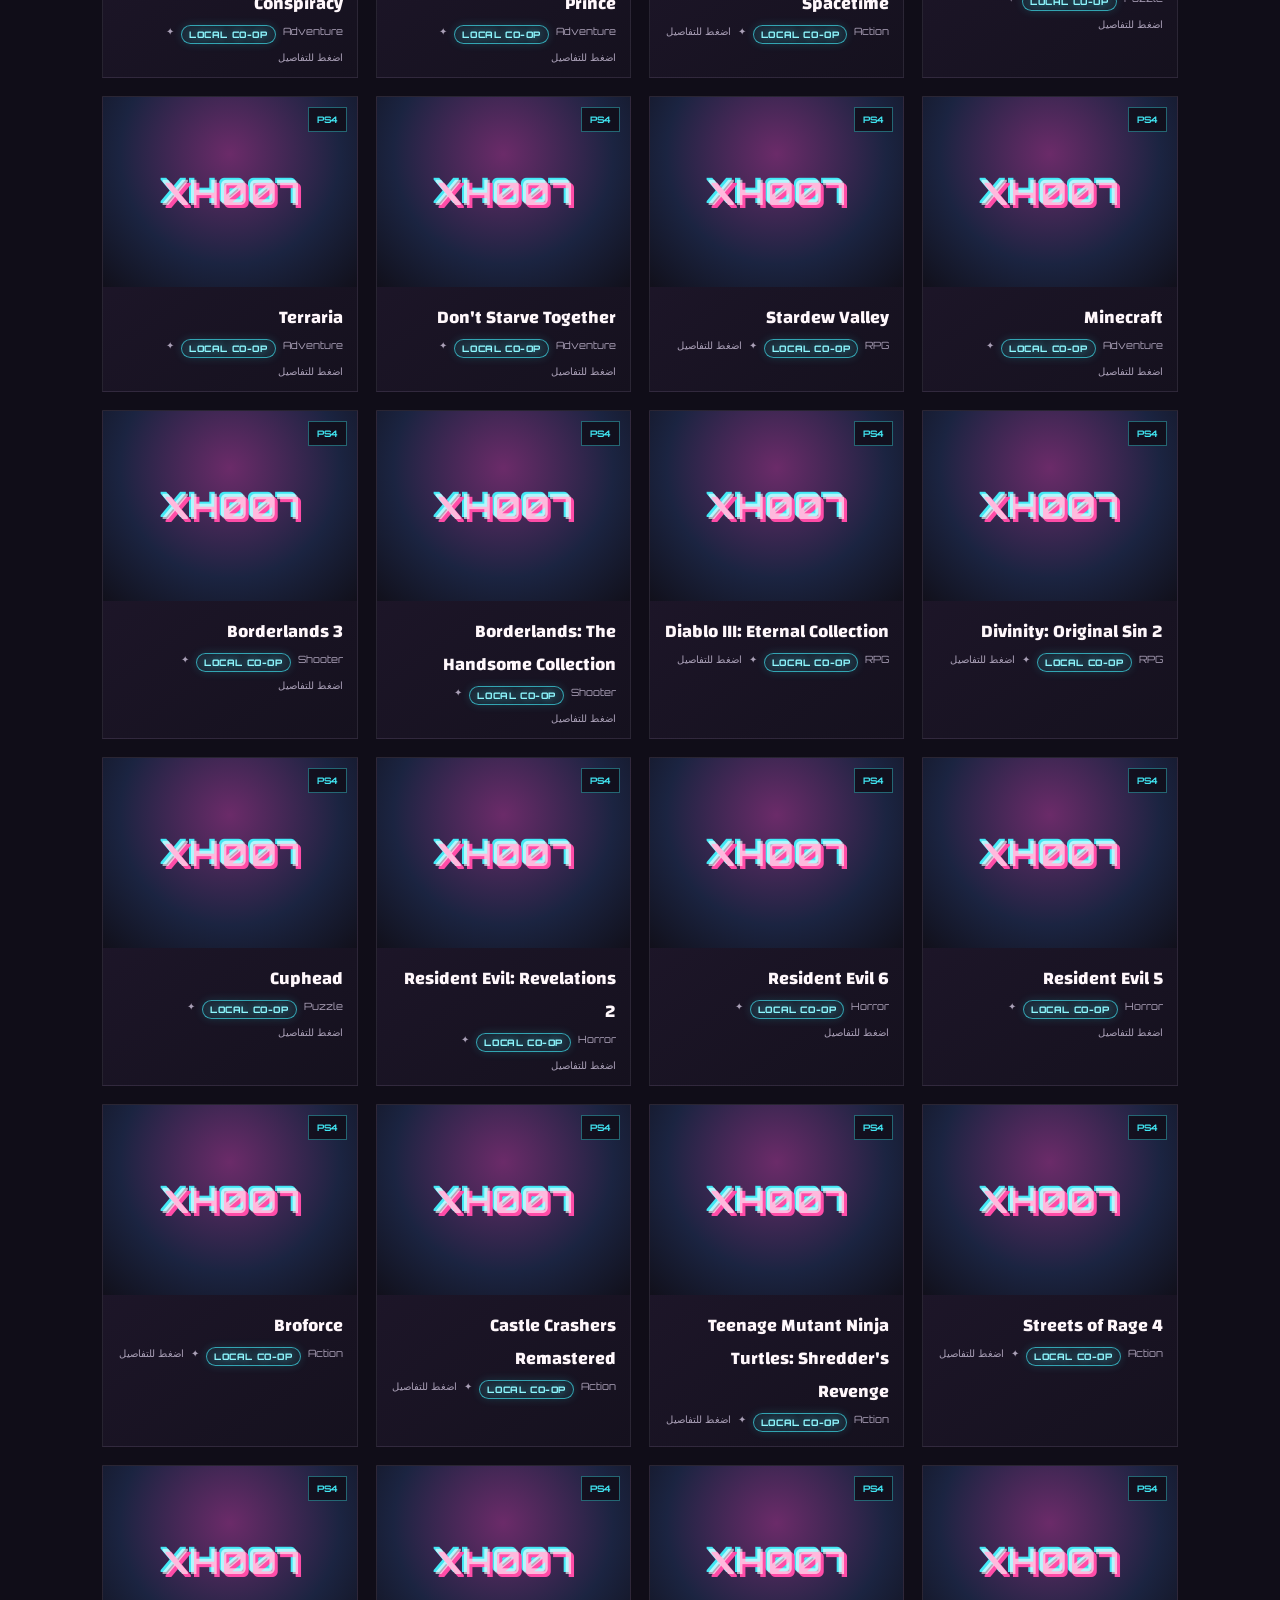
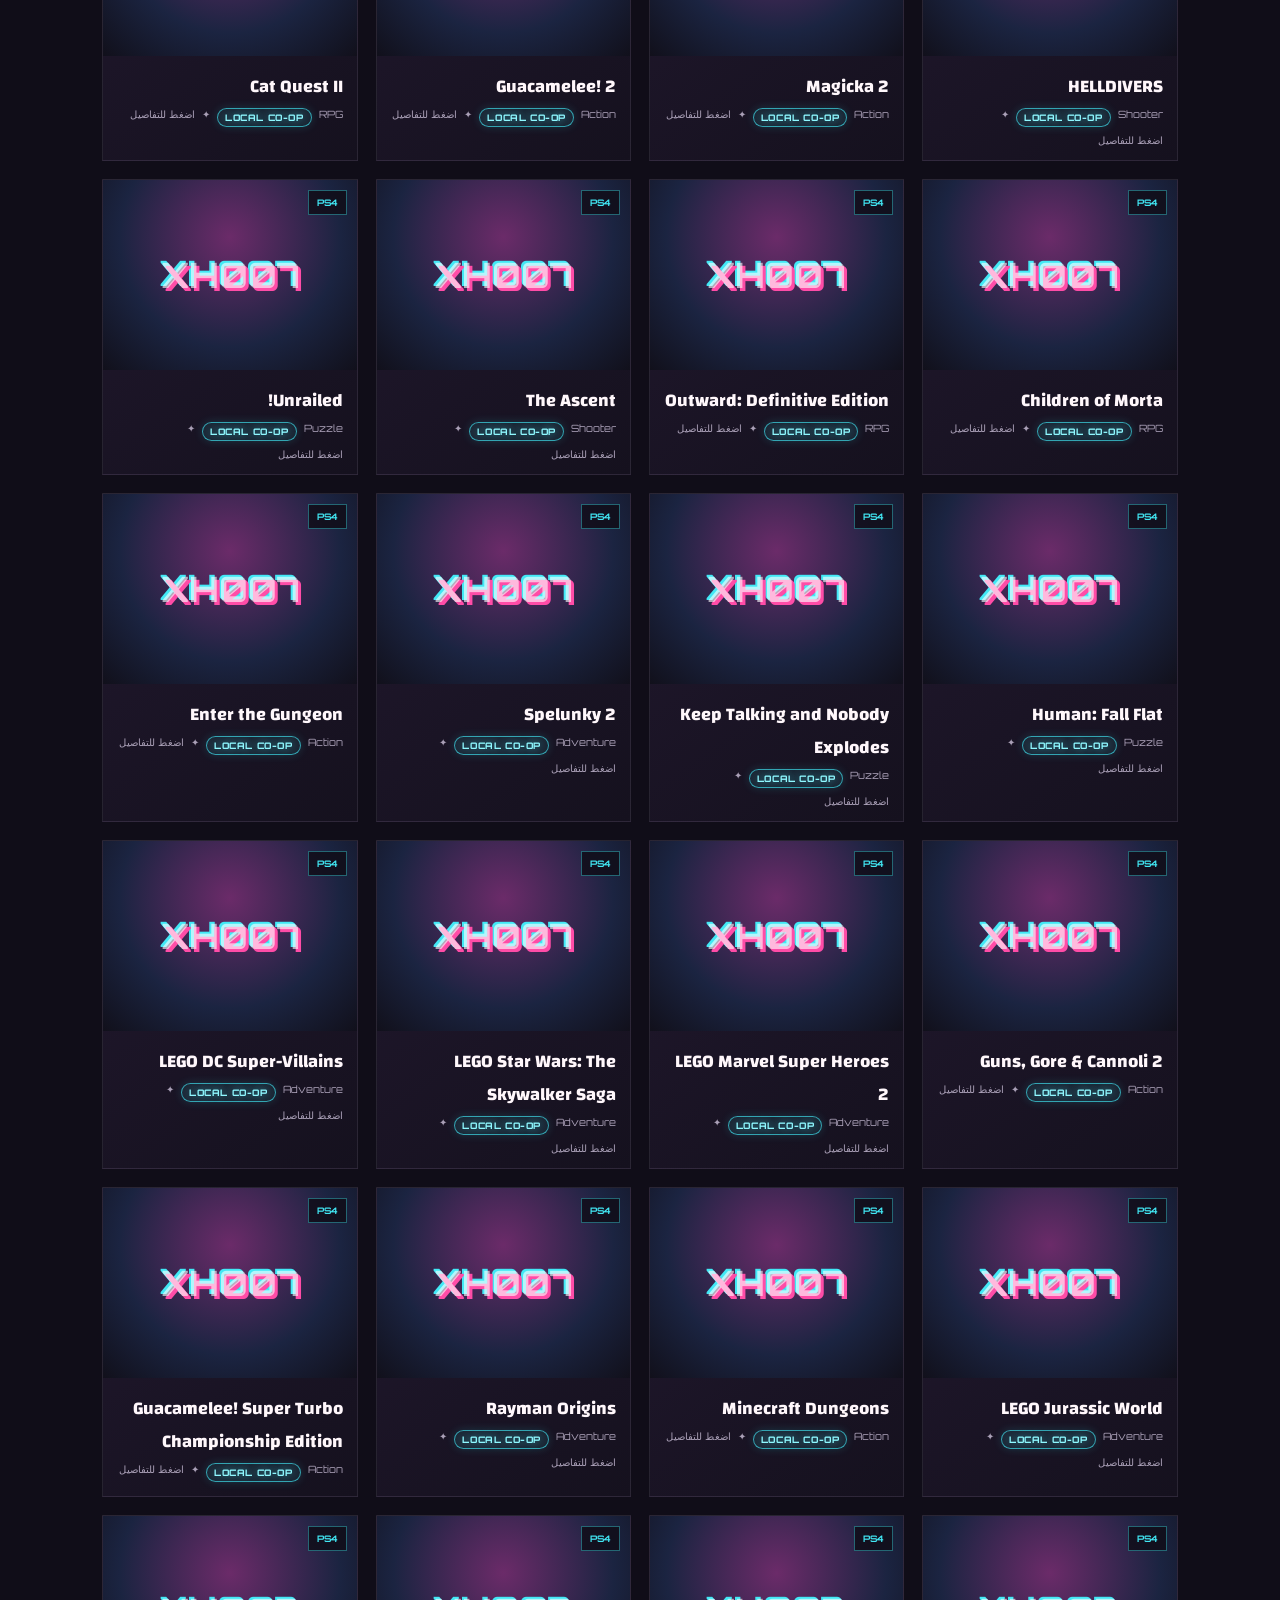
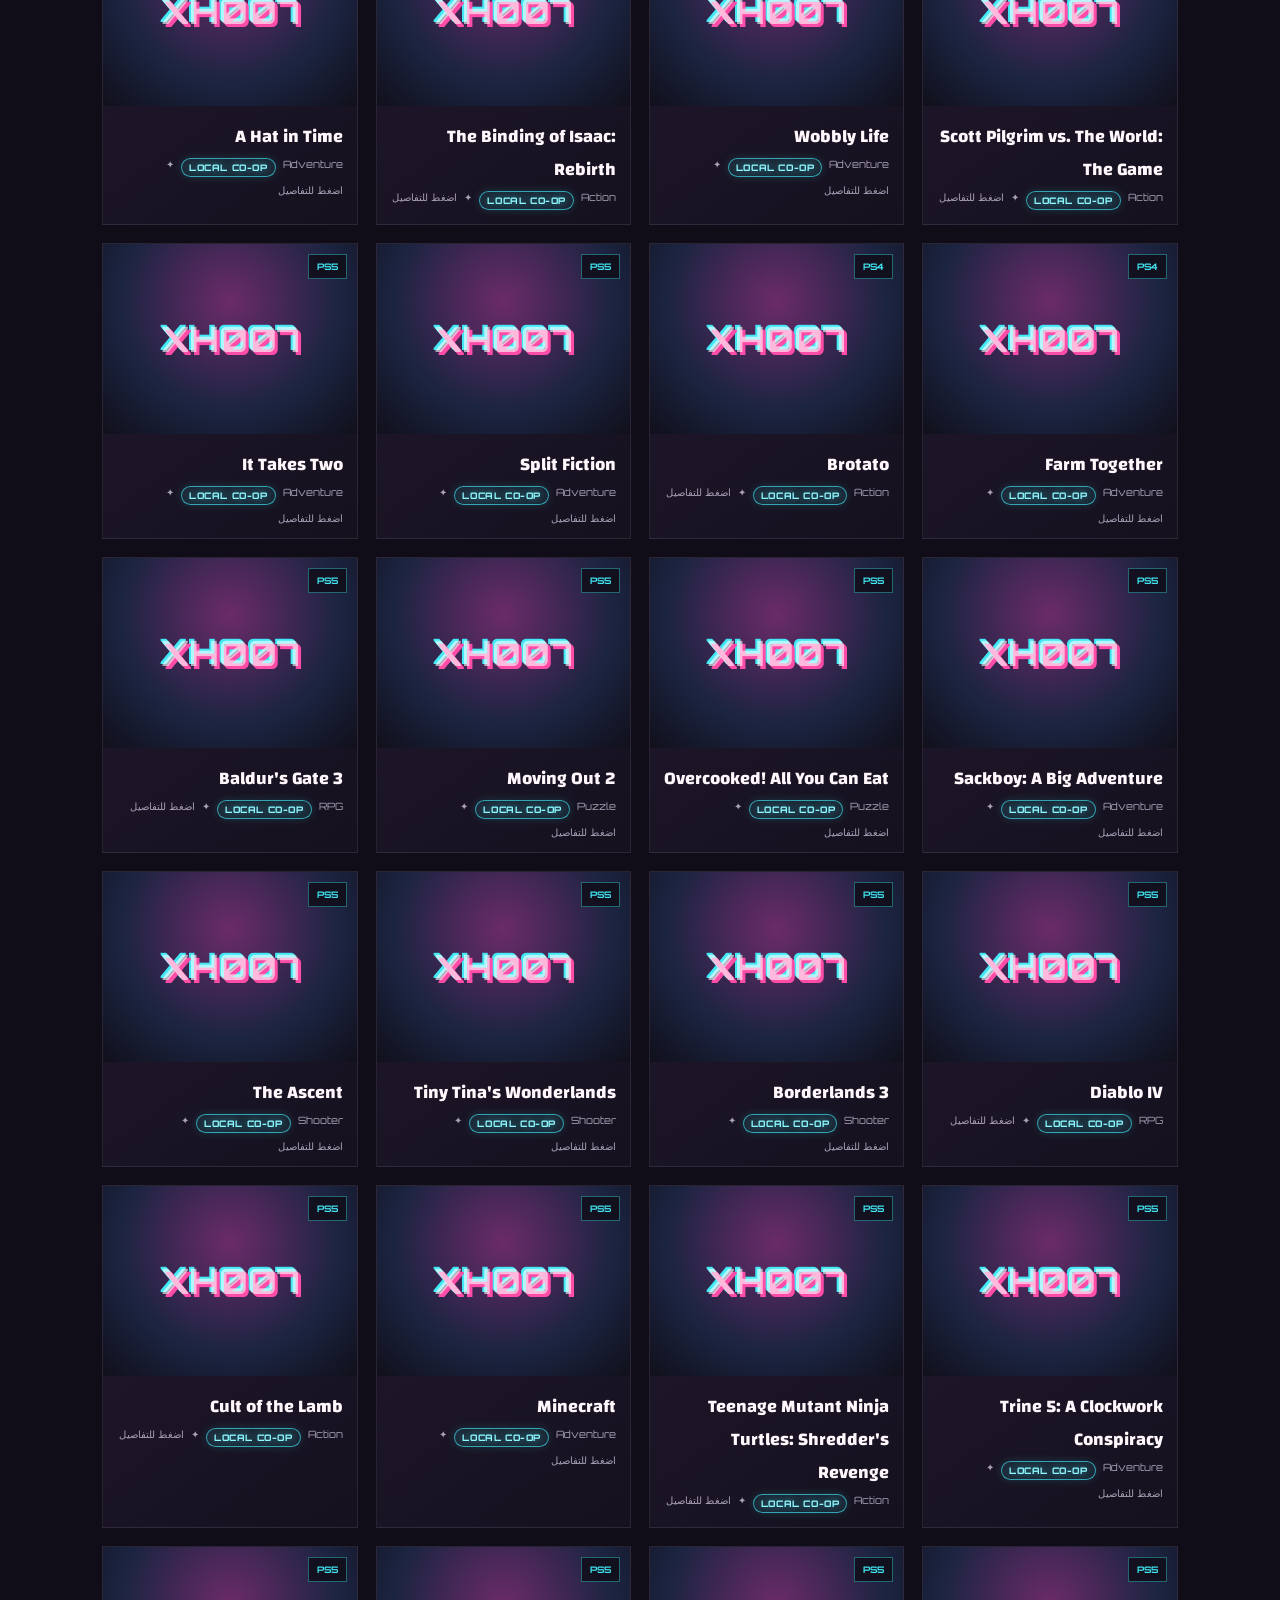
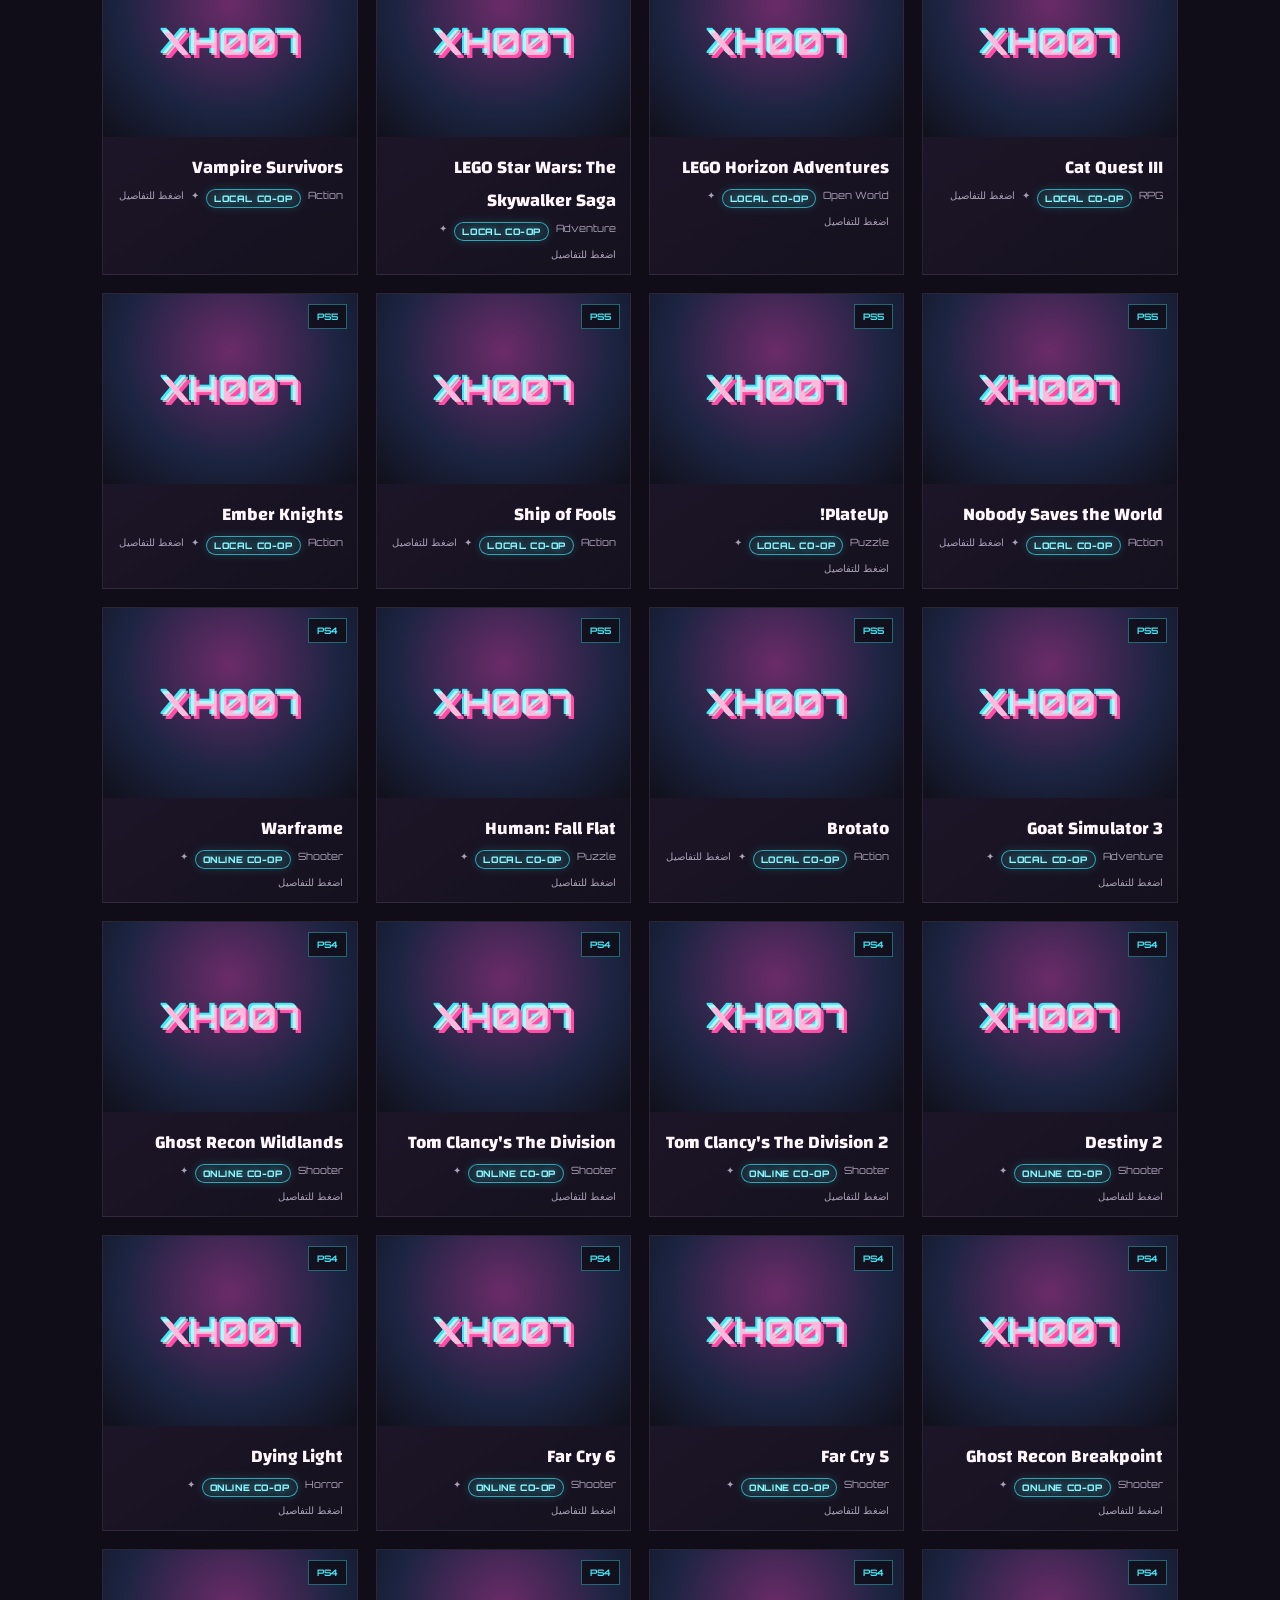
==== commit ba9af994: "Refresh online co-op catalog cache" ====
--- a/index.html
+++ b/index.html
@@ -92,6 +92,6 @@
   </dialog>
   <dialog id="detailsDialog" class="modal details-modal"><div class="modal-head"><div><p class="eyebrow">XHUNTER007 GAME INFO</p><h2 id="detailsTitle">تفاصيل اللعبة</h2></div><button class="close-btn" id="closeDetails" aria-label="إغلاق">×</button></div><div class="details-content"><img id="detailsCover" class="details-cover" alt="غلاف اللعبة" hidden><div class="details-platform" id="detailsPlatform"></div><p id="detailsGenre" class="game-meta"></p><p id="detailsDescription" class="details-description"></p><a id="detailsLink" class="btn btn-primary" href="#" target="_blank" rel="noopener noreferrer" hidden>فتح رابط اللعبة ↗</a><p id="detailsNoLink" class="muted">لم تتم إضافة رابط لهذه اللعبة بعد.</p></div></dialog>
   <div id="toast" class="toast" role="status"></div>
-  <script src="app.js?v=20261127-15"></script>
+  <script src="app.js?v=20261127-17"></script>
 </body>
 </html>
